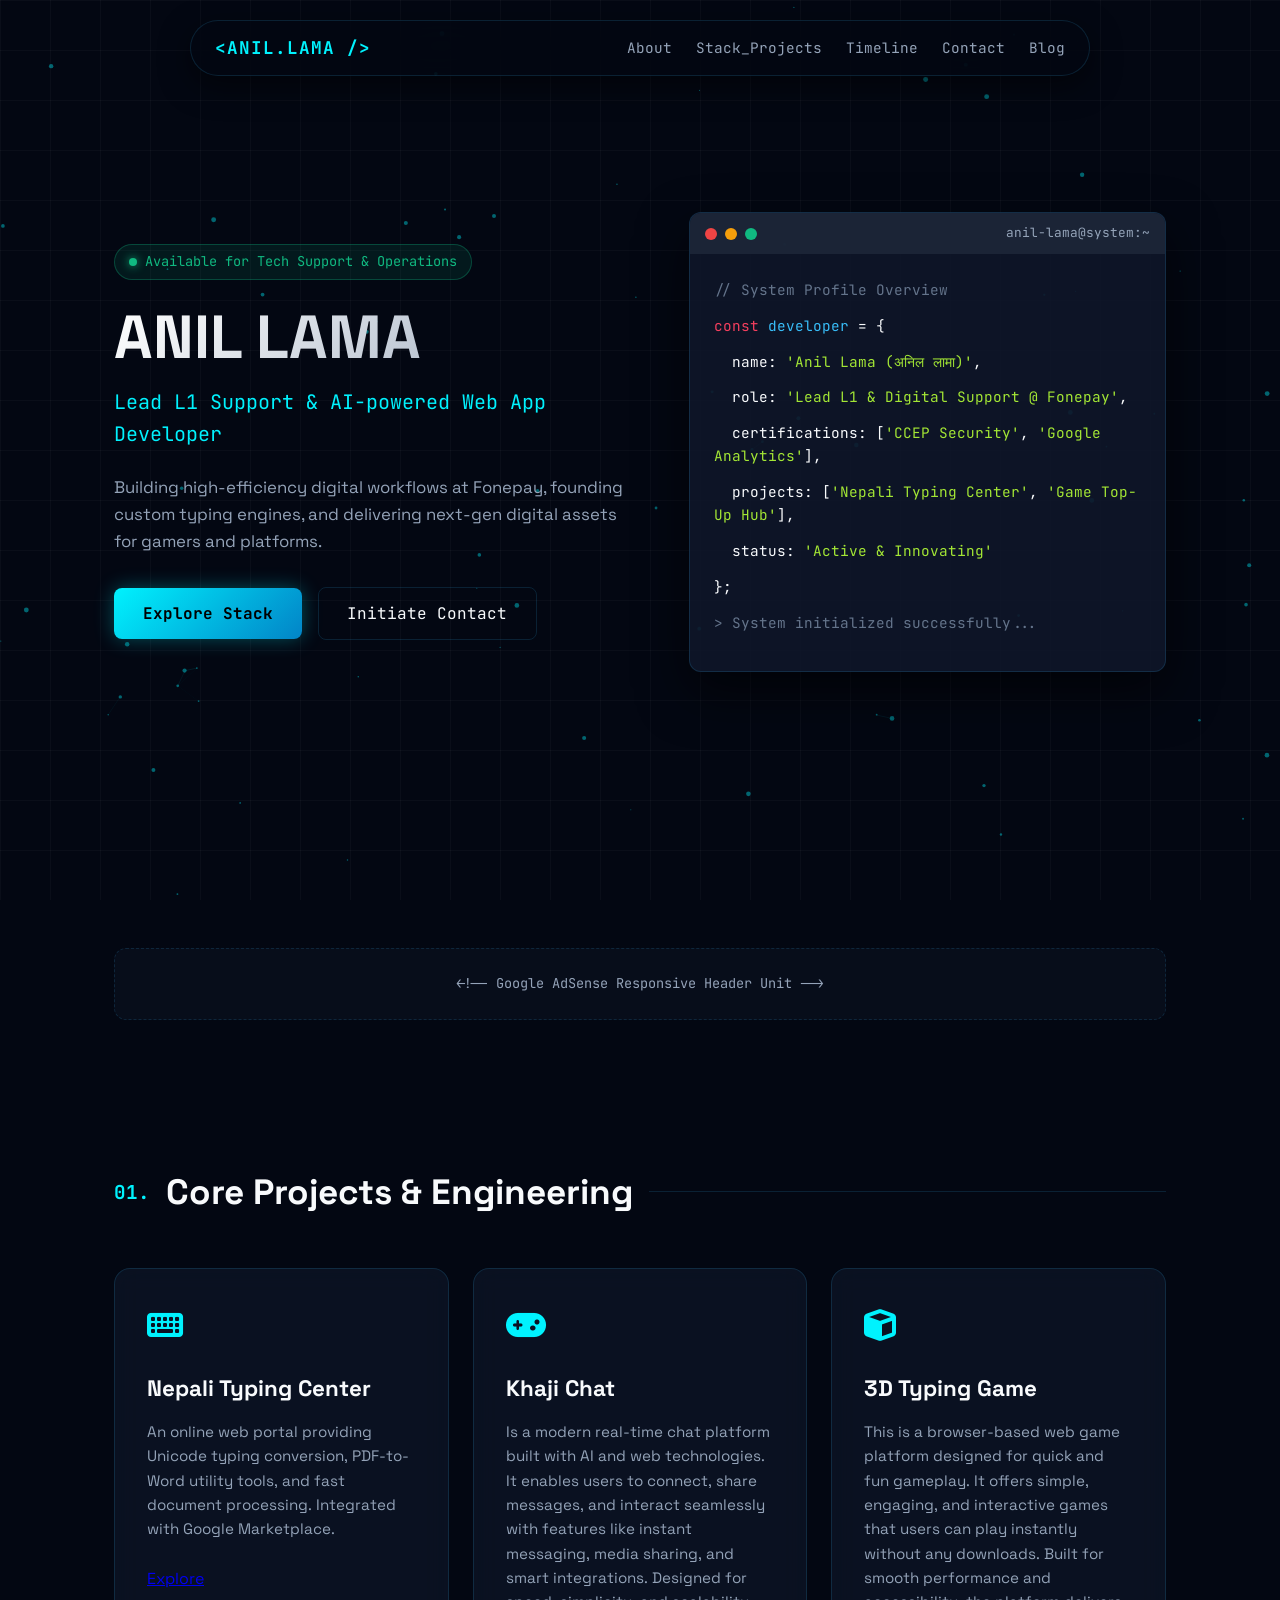
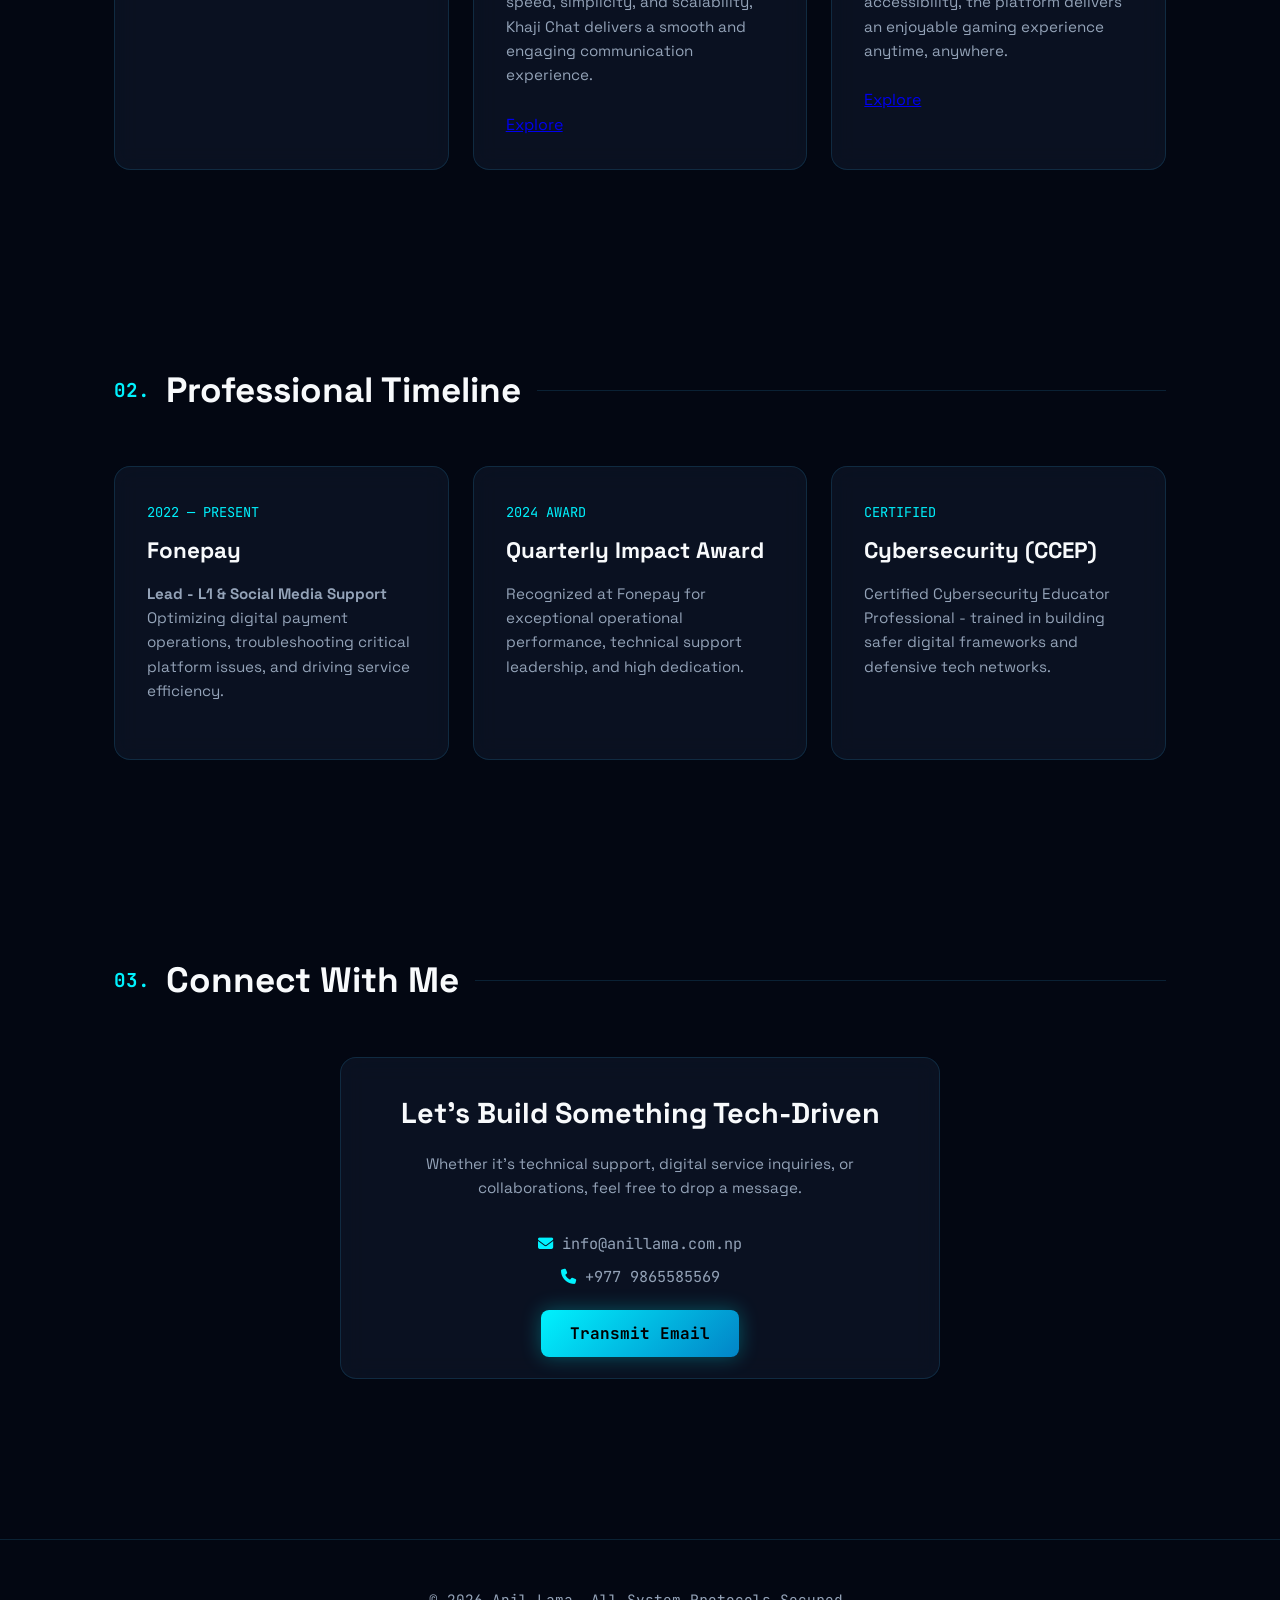
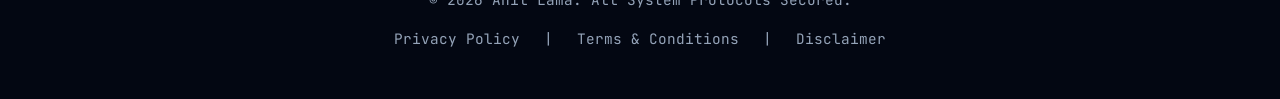
==== index.html @ 51dacae0 "Update index.html" ====
<!DOCTYPE html>
<html lang="en">
<head>
  <meta charset="UTF-8" />
  <meta name="viewport" content="width=device-width, initial-scale=1.0"/>
  <meta name="author" content="Anil Lama" />
  <meta name="google-adsense-account" content="ca-pub-7335396742183776">
  <meta name="description" content="Anil Lama (अनिल लामा) - Tech Portfolio | Lead Digital Support, Web Developer & Tech Creator from Nepal.">
  <title>Anil Lama // Tech & Digital Specialist</title>
  
  <!-- SEO & Canonical -->
  <link rel="canonical" href="https://anillama.com.np/">
  <meta name="robots" content="index, follow">

  <!-- Google Tag Manager -->
  <script async src="https://www.googletagmanager.com/gtag/js?id=G-N50CL3ZTT5"></script>
  <script>
    window.dataLayer = window.dataLayer || [];
    function gtag(){dataLayer.push(arguments);}
    gtag('js', new Date());
    gtag('config', 'G-N50CL3ZTT5');
  </script>

  <!-- Google Fonts & Font Awesome -->
  <link rel="preconnect" href="https://fonts.googleapis.com">
  <link rel="preconnect" href="https://fonts.gstatic.com" crossorigin>
  <link href="https://fonts.googleapis.com/css2?family=JetBrains+Mono:wght@400;500;700&family=Space+Grotesk:wght@400;600;700&display=swap" rel="stylesheet">
  <link rel="stylesheet" href="https://cdnjs.cloudflare.com/ajax/libs/font-awesome/6.4.0/css/all.min.css">

  <style>
    :root {
      --bg-dark: #030712;
      --card-bg: rgba(15, 23, 42, 0.65);
      --card-border: rgba(56, 189, 248, 0.15);
      --neon-cyan: #00f2fe;
      --neon-purple: #9333ea;
      --neon-green: #10b981;
      --text-main: #f8fafc;
      --text-muted: #94a3b8;
      --font-mono: 'JetBrains Mono', monospace;
      --font-heading: 'Space Grotesk', sans-serif;
    }

    * {
      margin: 0;
      padding: 0;
      box-sizing: border-box;
      scroll-behavior: smooth;
    }

    body {
      background-color: var(--bg-dark);
      color: var(--text-main);
      font-family: var(--font-heading);
      overflow-x: hidden;
      line-height: 1.6;
    }

    /* Background Interactive Canvas */
    #particle-canvas {
      position: fixed;
      top: 0;
      left: 0;
      width: 100vw;
      height: 100vh;
      z-index: 0;
      pointer-events: none;
    }

    /* Grid Overlay */
    .grid-overlay {
      position: fixed;
      top: 0; left: 0; width: 100vw; height: 100vh;
      background-image: linear-gradient(rgba(255, 255, 255, 0.03) 1px, transparent 1px),
                        linear-gradient(90deg, rgba(255, 255, 255, 0.03) 1px, transparent 1px);
      background-size: 50px 50px;
      z-index: 1;
      pointer-events: none;
    }

    /* Top Floating Cyber Nav */
    .navbar {
      position: fixed;
      top: 20px;
      left: 50%;
      transform: translateX(-50%);
      width: 90%;
      max-width: 900px;
      background: rgba(3, 7, 18, 0.75);
      backdrop-filter: blur(16px);
      border: 1px solid var(--card-border);
      border-radius: 99px;
      padding: 0.8rem 1.5rem;
      display: flex;
      justify-content: space-between;
      align-items: center;
      z-index: 1000;
      box-shadow: 0 10px 30px rgba(0, 0, 0, 0.5);
    }

    .nav-logo {
      font-family: var(--font-mono);
      font-weight: 700;
      color: var(--neon-cyan);
      text-decoration: none;
      font-size: 1.1rem;
      letter-spacing: 1px;
    }

    .nav-links {
      display: flex;
      gap: 1.5rem;
      list-style: none;
    }

    .nav-links a {
      color: var(--text-muted);
      text-decoration: none;
      font-size: 0.9rem;
      font-family: var(--font-mono);
      transition: all 0.3s ease;
    }

    .nav-links a:hover {
      color: var(--neon-cyan);
      text-shadow: 0 0 8px var(--neon-cyan);
    }

    /* Main Container */
    .container {
      position: relative;
      z-index: 2;
      max-width: 1100px;
      margin: 0 auto;
      padding: 0 1.5rem;
    }

    /* Hero Section */
    .hero {
      min-height: 100vh;
      display: flex;
      align-items: center;
      justify-content: space-between;
      padding-top: 80px;
      gap: 3rem;
    }

    .hero-content {
      flex: 1;
    }

    .status-badge {
      display: inline-flex;
      align-items: center;
      gap: 8px;
      padding: 6px 14px;
      background: rgba(16, 185, 129, 0.1);
      border: 1px solid rgba(16, 185, 129, 0.3);
      border-radius: 20px;
      color: var(--neon-green);
      font-family: var(--font-mono);
      font-size: 0.85rem;
      margin-bottom: 1.5rem;
    }

    .pulse-dot {
      width: 8px;
      height: 8px;
      background-color: var(--neon-green);
      border-radius: 50%;
      box-shadow: 0 0 10px var(--neon-green);
      animation: pulse 1.5s infinite;
    }

    @keyframes pulse {
      0% { opacity: 1; transform: scale(1); }
      50% { opacity: 0.4; transform: scale(1.2); }
      100% { opacity: 1; transform: scale(1); }
    }

    .hero-title {
      font-size: 3.8rem;
      font-weight: 700;
      line-height: 1.1;
      margin-bottom: 1rem;
      background: linear-gradient(135deg, #ffffff 0%, var(--text-muted) 100%);
      -webkit-background-clip: text;
      -webkit-text-fill-color: transparent;
    }

    .hero-subtitle {
      font-size: 1.25rem;
      color: var(--neon-cyan);
      font-family: var(--font-mono);
      margin-bottom: 1.5rem;
    }

    .hero-desc {
      color: var(--text-muted);
      font-size: 1.05rem;
      max-width: 550px;
      margin-bottom: 2rem;
    }

    .cta-group {
      display: flex;
      gap: 1rem;
      align-items: center;
    }

    .btn-cyber {
      position: relative;
      padding: 0.8rem 1.8rem;
      background: linear-gradient(135deg, var(--neon-cyan), #0284c7);
      color: #000;
      font-weight: 700;
      font-family: var(--font-mono);
      text-decoration: none;
      border-radius: 8px;
      transition: all 0.3s ease;
      box-shadow: 0 0 20px rgba(0, 242, 254, 0.3);
    }

    .btn-cyber:hover {
      transform: translateY(-3px);
      box-shadow: 0 0 30px rgba(0, 242, 254, 0.6);
    }

    .btn-outline {
      padding: 0.8rem 1.8rem;
      background: transparent;
      border: 1px solid var(--card-border);
      color: var(--text-main);
      font-family: var(--font-mono);
      text-decoration: none;
      border-radius: 8px;
      transition: all 0.3s ease;
    }

    .btn-outline:hover {
      border-color: var(--neon-cyan);
      color: var(--neon-cyan);
      background: rgba(0, 242, 254, 0.05);
    }

    /* Terminal Window Widget */
    .hero-terminal {
      flex: 0.9;
      background: rgba(15, 23, 42, 0.9);
      border: 1px solid var(--card-border);
      border-radius: 12px;
      overflow: hidden;
      box-shadow: 0 20px 50px rgba(0, 0, 0, 0.6);
      font-family: var(--font-mono);
    }

    .terminal-header {
      background: rgba(30, 41, 59, 0.8);
      padding: 10px 15px;
      display: flex;
      align-items: center;
      gap: 8px;
    }

    .term-dot {
      width: 12px;
      height: 12px;
      border-radius: 50%;
    }
    .red { background: #ef4444; }
    .yellow { background: #f59e0b; }
    .green { background: #10b981; }

    .term-title {
      color: var(--text-muted);
      font-size: 0.8rem;
      margin-left: auto;
    }

    .terminal-body {
      padding: 1.5rem;
      color: var(--text-main);
      font-size: 0.9rem;
      min-height: 250px;
    }

    .code-line {
      margin-bottom: 0.8rem;
    }
    .code-keyword { color: #f43f5e; }
    .code-func { color: #38bdf8; }
    .code-str { color: #a3e635; }
    .code-comment { color: #64748b; }

    /* Tech Cards & Section Styling */
    section {
      padding: 6rem 0;
    }

    .section-title {
      font-size: 2.2rem;
      margin-bottom: 3rem;
      display: flex;
      align-items: center;
      gap: 1rem;
    }

    .section-title::after {
      content: '';
      flex: 1;
      height: 1px;
      background: var(--card-border);
    }

    .section-num {
      color: var(--neon-cyan);
      font-family: var(--font-mono);
      font-size: 1.2rem;
    }

    .cards-grid {
      display: grid;
      grid-template-columns: repeat(auto-fit, minmax(320px, 1fr));
      gap: 1.5rem;
    }

    .tech-card {
      background: var(--card-bg);
      backdrop-filter: blur(12px);
      border: 1px solid var(--card-border);
      border-radius: 16px;
      padding: 2rem;
      position: relative;
      overflow: hidden;
      transition: all 0.4s cubic-bezier(0.175, 0.885, 0.32, 1.275);
    }

    .tech-card::before {
      content: '';
      position: absolute;
      top: 0; left: 0; width: 100%; height: 2px;
      background: linear-gradient(90deg, transparent, var(--neon-cyan), transparent);
      opacity: 0;
      transition: opacity 0.3s;
    }

    .tech-card:hover {
      transform: translateY(-8px);
      border-color: rgba(0, 242, 254, 0.4);
      box-shadow: 0 15px 35px rgba(0, 0, 0, 0.4);
    }

    .tech-card:hover::before {
      opacity: 1;
    }

    .card-icon {
      font-size: 2rem;
      color: var(--neon-cyan);
      margin-bottom: 1.2rem;
    }

    .tech-card h3 {
      font-size: 1.4rem;
      margin-bottom: 0.8rem;
    }

    .tech-card p {
      color: var(--text-muted);
      font-size: 0.95rem;
      margin-bottom: 1.5rem;
    }

    .tech-tags {
      display: flex;
      flex-wrap: wrap;
      gap: 8px;
    }

    .tag-badge {
      font-family: var(--font-mono);
      font-size: 0.75rem;
      padding: 4px 10px;
      background: rgba(56, 189, 248, 0.08);
      border: 1px solid rgba(56, 189, 248, 0.2);
      color: #38bdf8;
      border-radius: 6px;
    }

    /* AdSense Container */
    .adsense-wrapper {
      margin: 3rem 0;
      padding: 1.5rem;
      background: rgba(15, 23, 42, 0.4);
      border: 1px dashed var(--card-border);
      border-radius: 12px;
      text-align: center;
      color: var(--text-muted);
      font-family: var(--font-mono);
      font-size: 0.85rem;
    }

    /* Footer */
    footer {
      border-top: 1px solid var(--card-border);
      padding: 3rem 0;
      margin-top: 4rem;
      text-align: center;
      color: var(--text-muted);
      font-family: var(--font-mono);
      font-size: 0.9rem;
    }

    .footer-links {
      display: flex;
      justify-content: center;
      gap: 1.5rem;
      margin-top: 1rem;
    }

    .footer-links a {
      color: var(--text-muted);
      text-decoration: none;
    }

    .footer-links a:hover {
      color: var(--neon-cyan);
    }

    /* Responsive */
    @media (max-width: 900px) {
      .hero {
        flex-direction: column;
        text-align: center;
        padding-top: 120px;
      }
      .hero-title { font-size: 2.8rem; }
      .hero-desc { margin: 0 auto 2rem; }
      .cta-group { justify-content: center; }
      .hero-terminal { width: 100%; }
      .nav-links { display: none; }
    }
  </style>
</head>
<body>

  <!-- Background Particle Animation Canvas -->
  <canvas id="particle-canvas"></canvas>
  <div class="grid-overlay"></div>

  <!-- Top Cyber Floating Navbar -->
  <nav class="navbar">
    <a href="#" class="nav-logo">&lt;ANIL.LAMA /&gt;</a>
    <ul class="nav-links">
      <li><a href="#about">About</a></li>
      <li><a href="#projects">Stack_Projects</a></li>
      <li><a href="#experience">Timeline</a></li>
      <li><a href="#contact">Contact</a></li>
      <li><a href="#blog">Blog</a></li>
    </ul>
  </nav>

  <div class="container">
    
    <!-- Hero Section -->
    <section class="hero" id="about">
      <div class="hero-content">
        <div class="status-badge">
          <span class="pulse-dot"></span> Available for Tech Support & Operations
        </div>
        <h1 class="hero-title">ANIL LAMA</h1>
        <div class="hero-subtitle">Lead L1 Support & AI-powered Web App Developer</div>
        <p class="hero-desc">
          Building high-efficiency digital workflows at Fonepay, founding custom typing engines, and delivering next-gen digital assets for gamers and platforms.
        </p>
        <div class="cta-group">
          <a href="#projects" class="btn-cyber">Explore Stack</a>
          <a href="#contact" class="btn-outline">Initiate Contact</a>
        </div>
      </div>

      <!-- Live Interactive Terminal -->
      <div class="hero-terminal">
        <div class="terminal-header">
          <span class="term-dot red"></span>
          <span class="term-dot yellow"></span>
          <span class="term-dot green"></span>
          <span class="term-title">anil-lama@system:~</span>
        </div>
        <div class="terminal-body">
          <div class="code-line"><span class="code-comment">// System Profile Overview</span></div>
          <div class="code-line"><span class="code-keyword">const</span> <span class="code-func">developer</span> = {</div>
          <div class="code-line">&nbsp;&nbsp;name: <span class="code-str">'Anil Lama (अनिल लामा)'</span>,</div>
          <div class="code-line">&nbsp;&nbsp;role: <span class="code-str">'Lead L1 & Digital Support @ Fonepay'</span>,</div>
          <div class="code-line">&nbsp;&nbsp;certifications: [<span class="code-str">'CCEP Security'</span>, <span class="code-str">'Google Analytics'</span>],</div>
          <div class="code-line">&nbsp;&nbsp;projects: [<span class="code-str">'Nepali Typing Center'</span>, <span class="code-str">'Game Top-Up Hub'</span>],</div>
          <div class="code-line">&nbsp;&nbsp;status: <span class="code-str">'Active & Innovating'</span></div>
          <div class="code-line">};</div>
          <div class="code-line"><span class="code-comment">&gt; System initialized successfully...</span></div>
        </div>
      </div>
    </section>

    <!-- AdSense Slot 1 -->
    <div class="adsense-wrapper">
      &lt;!-- Google AdSense Responsive Header Unit --&gt;
      <ins class="adsbygoogle"
           style="display:block"
           data-ad-client="ca-pub-7335396742183776"
           data-ad-slot="1234567890"
           data-ad-format="auto"
           data-full-width-responsive="true"></ins>
      <script>(adsbygoogle = window.adsbygoogle || []).push({});</script>
    </div>

    <!-- Dynamic Projects Section -->
    <section id="projects">
      <h2 class="section-title"><span class="section-num">01.</span> Core Projects & Engineering</h2>
      <div class="cards-grid">
        
        <div class="tech-card">
          <div class="card-icon"><i class="fas fa-keyboard"></i></div>
          <h3>Nepali Typing Center</h3>
          <p>An online web portal providing Unicode typing conversion, PDF-to-Word utility tools, and fast document processing. Integrated with Google Marketplace.</p>
          <div class="tech-tags">
          <a href="https://anillama.com.np/nepali-typing/" target="_blank" class="btn">Explore</a>
          </div>
        </div>

        <div class="tech-card">
          <div class="card-icon"><i class="fas fa-gamepad"></i></div>
          <h3>Khaji Chat</h3>
          <p>Is a modern real-time chat platform built with AI and web technologies. It enables users to connect, share messages, and interact seamlessly with features like instant messaging, media sharing, and smart integrations. Designed for speed, simplicity, and scalability, Khaji Chat delivers a smooth and engaging communication experience.</p>
          <div class="tech-tags">
          <a href="https://khaji.anillama.com.np" target="_blank" class="btn">Explore</a>
          </div>
        </div>

        <div class="tech-card">
          <div class="card-icon"><i class="fas fa-cube"></i></div>
          <h3>3D Typing Game</h3>
          <p>This is a browser-based web game platform designed for quick and fun gameplay. It offers simple, engaging, and interactive games that users can play instantly without any downloads. Built for smooth performance and accessibility, the platform delivers an enjoyable gaming experience anytime, anywhere.</p>
          <div class="tech-tags">
          <a href="https://game.anillama.com.np" target="_blank" class="btn">Explore</a>
          </div>
        </div>

      </div>
    </section>

    <!-- Experience & Timeline -->
    <section id="experience">
      <h2 class="section-title"><span class="section-num">02.</span> Professional Timeline</h2>
      <div class="cards-grid">
        
        <div class="tech-card">
          <span style="color: var(--neon-cyan); font-family: var(--font-mono); font-size: 0.85rem;">2022 — PRESENT</span>
          <h3 style="margin-top: 0.5rem;">Fonepay</h3>
          <p><strong>Lead - L1 & Social Media Support</strong><br>Optimizing digital payment operations, troubleshooting critical platform issues, and driving service efficiency.</p>
        </div>

        <div class="tech-card">
          <span style="color: var(--neon-cyan); font-family: var(--font-mono); font-size: 0.85rem;">2024 AWARD</span>
          <h3 style="margin-top: 0.5rem;">Quarterly Impact Award</h3>
          <p>Recognized at Fonepay for exceptional operational performance, technical support leadership, and high dedication.</p>
        </div>

        <div class="tech-card">
          <span style="color: var(--neon-cyan); font-family: var(--font-mono); font-size: 0.85rem;">CERTIFIED</span>
          <h3 style="margin-top: 0.5rem;">Cybersecurity (CCEP)</h3>
          <p>Certified Cybersecurity Educator Professional - trained in building safer digital frameworks and defensive tech networks.</p>
        </div>

      </div>
    </section>

    <!-- Contact Section -->
    <section id="contact" style="text-align: center;">
      <h2 class="section-title" style="justify-content: center;"><span class="section-num">03.</span> Connect With Me</h2>
      <div class="tech-card" style="max-width: 600px; margin: 0 auto;">
        <h3 style="font-size: 1.8rem; margin-bottom: 1rem;">Let's Build Something Tech-Driven</h3>
        <p>Whether it's technical support, digital service inquiries, or collaborations, feel free to drop a message.</p>
        <div style="margin: 2rem 0; font-family: var(--font-mono);">
          <p style="margin-bottom: 0.5rem;"><i class="fas fa-envelope" style="color: var(--neon-cyan);"></i> info@anillama.com.np</p>
          <p><i class="fas fa-phone" style="color: var(--neon-cyan);"></i> +977 9865585569</p>
        </div>
        <a href="mailto:info@anillama.com.np" class="btn-cyber">Transmit Email</a>
      </div>
    </section>

  </div>

  <!-- Footer -->
  <footer>
    <p>&copy; 2026 Anil Lama. All System Protocols Secured.</p>
    <div class="footer-links">
      <a href="Pages/privacy-policy" target="_blank">Privacy Policy</a> | 
      <a href="Pages/terms-and-conditions" target="_blank">Terms & Conditions</a> | 
      <a href="Pages/disclaimer" target="_blank">Disclaimer</a>
    </div>
  </footer>

  <!-- Interactive Particles Canvas JS Script -->
  <script>
    const canvas = document.getElementById('particle-canvas');
    const ctx = canvas.getContext('2d');
    let particlesArray = [];

    function resizeCanvas() {
      canvas.width = window.innerWidth;
      canvas.height = window.innerHeight;
    }
    resizeCanvas();
    window.addEventListener('resize', resizeCanvas);

    class Particle {
      constructor() {
        this.x = Math.random() * canvas.width;
        this.y = Math.random() * canvas.height;
        this.size = Math.random() * 2 + 0.5;
        this.speedX = Math.random() * 1 - 0.5;
        this.speedY = Math.random() * 1 - 0.5;
      }
      update() {
        this.x += this.speedX;
        this.y += this.speedY;
        if (this.x > canvas.width) this.x = 0;
        if (this.x < 0) this.x = canvas.width;
        if (this.y > canvas.height) this.y = 0;
        if (this.y < 0) this.y = canvas.height;
      }
      draw() {
        ctx.fillStyle = 'rgba(0, 242, 254, 0.4)';
        ctx.beginPath();
        ctx.arc(this.x, this.y, this.size, 0, Math.PI * 2);
        ctx.fill();
      }
    }

    function initParticles() {
      particlesArray = [];
      const numberOfParticles = Math.floor((canvas.width * canvas.height) / 15000);
      for (let i = 0; i < numberOfParticles; i++) {
        particlesArray.push(new Particle());
      }
    }
    initParticles();

    function animateParticles() {
      ctx.clearRect(0, 0, canvas.width, canvas.height);
      for (let i = 0; i < particlesArray.length; i++) {
        particlesArray[i].update();
        particlesArray[i].draw();
        
        // Connect nearby particles with glowing lines
        for (let j = i; j < particlesArray.length; j++) {
          const dx = particlesArray[i].x - particlesArray[j].x;
          const dy = particlesArray[i].y - particlesArray[j].y;
          const distance = Math.sqrt(dx * dx + dy * dy);
          if (distance < 100) {
            ctx.beginPath();
            ctx.strokeStyle = `rgba(0, 242, 254, ${1 - distance / 100 - 0.7})`;
            ctx.lineWidth = 0.5;
            ctx.moveTo(particlesArray[i].x, particlesArray[i].y);
            ctx.lineTo(particlesArray[j].x, particlesArray[j].y);
            ctx.stroke();
          }
        }
      }
      requestAnimationFrame(animateParticles);
    }
    animateParticles();
  </script>
</body>
</html>
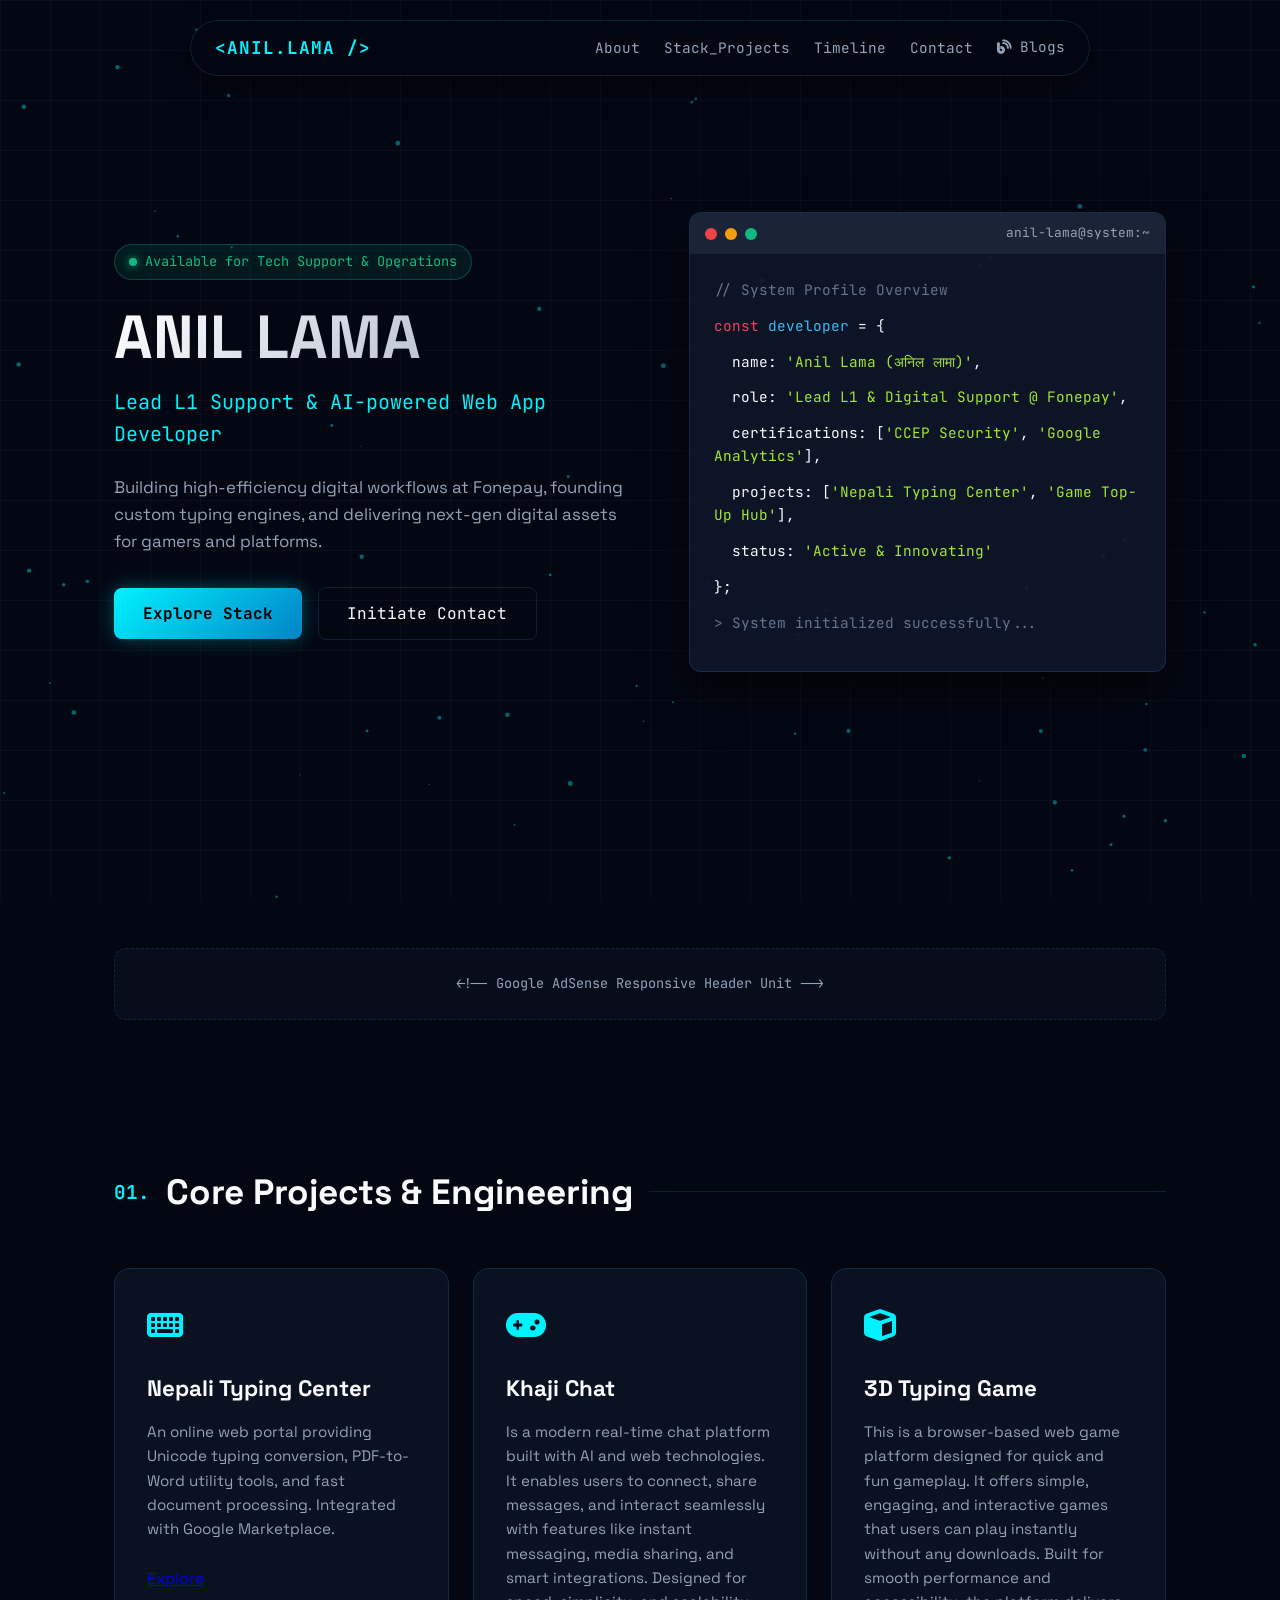
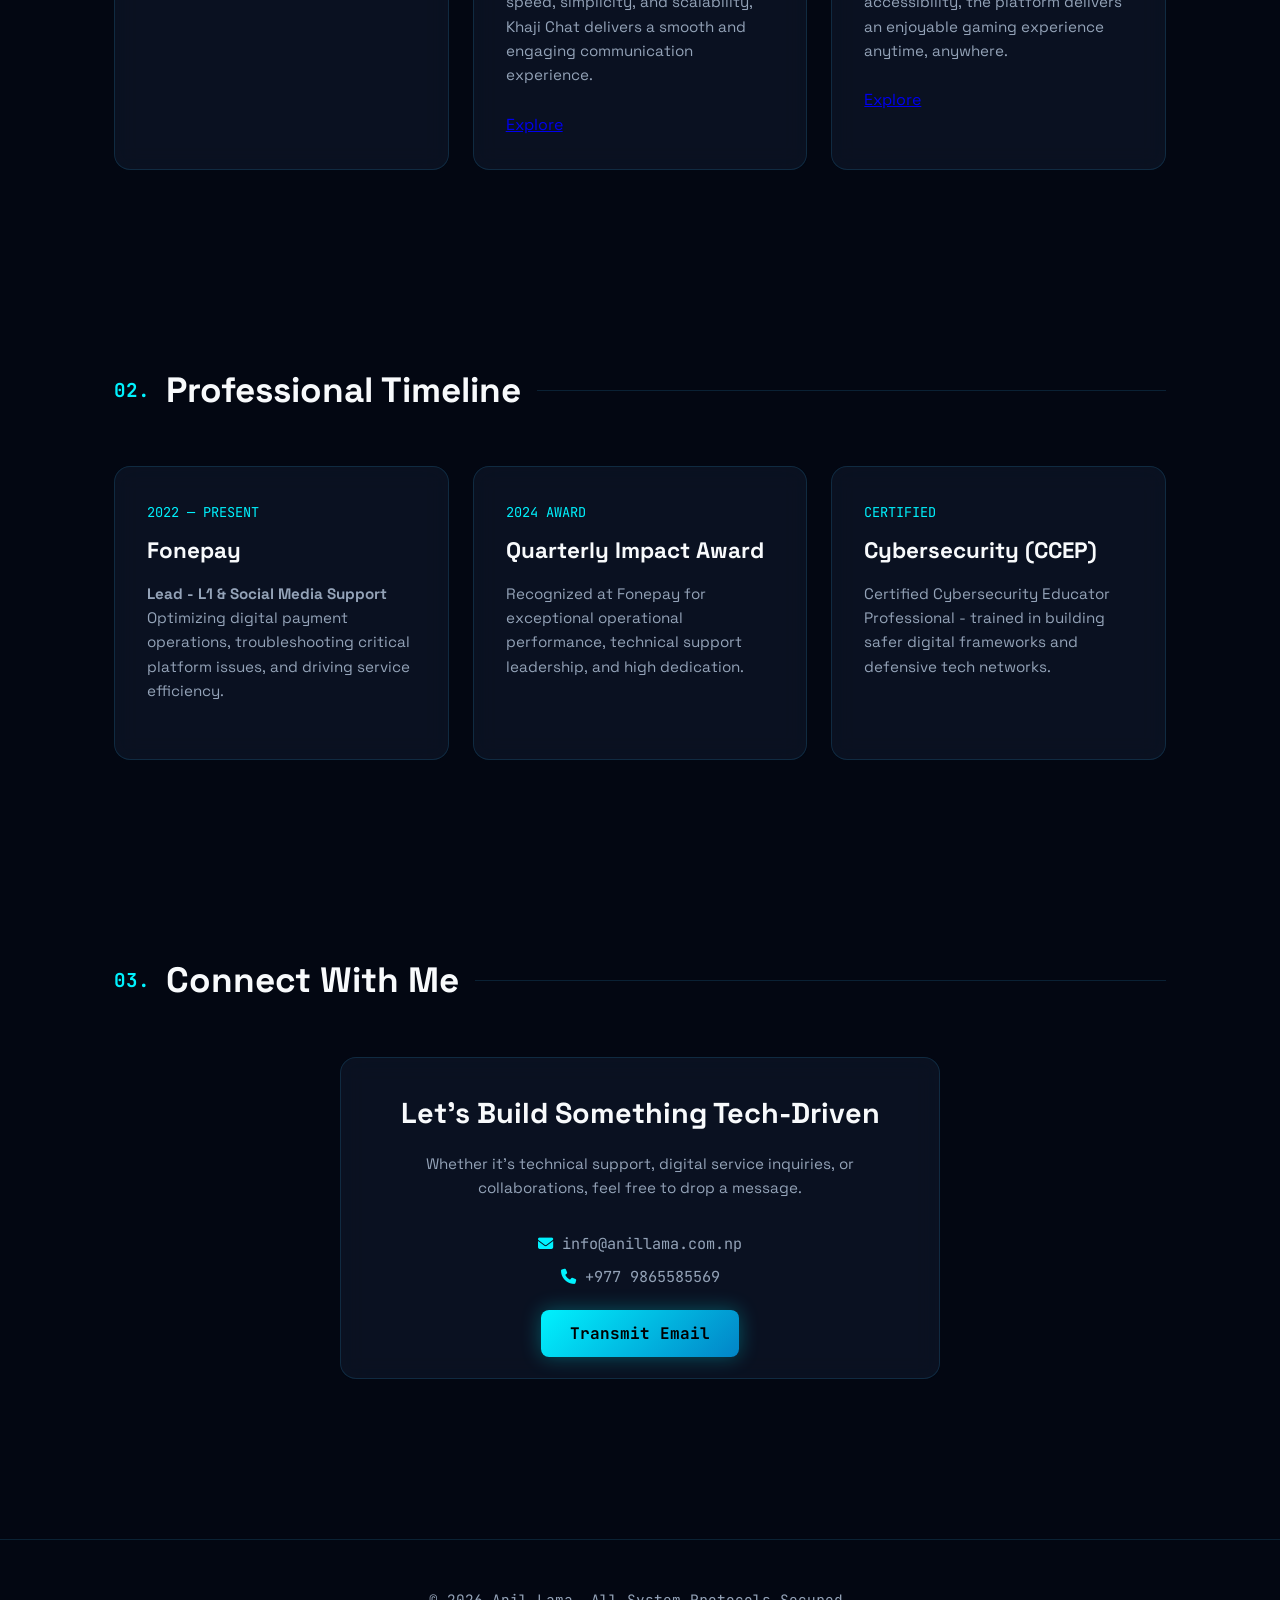
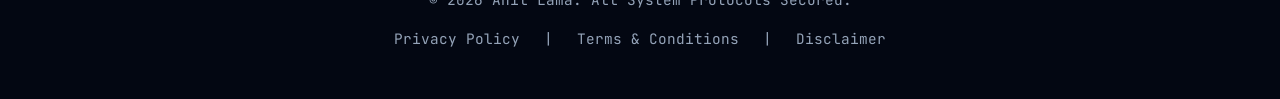
==== commit 0406807c: "Update index.html" ====
--- a/index.html
+++ b/index.html
@@ -456,7 +456,7 @@
       <li><a href="#projects">Stack_Projects</a></li>
       <li><a href="#experience">Timeline</a></li>
       <li><a href="#contact">Contact</a></li>
-      <li><a href="#blog">Blog</a></li>
+      <a href="Blogs/blogs" target="_blank" class="nav-link"><i class="fas fa-blog"></i> <span>Blogs</span></a>
     </ul>
   </nav>
 
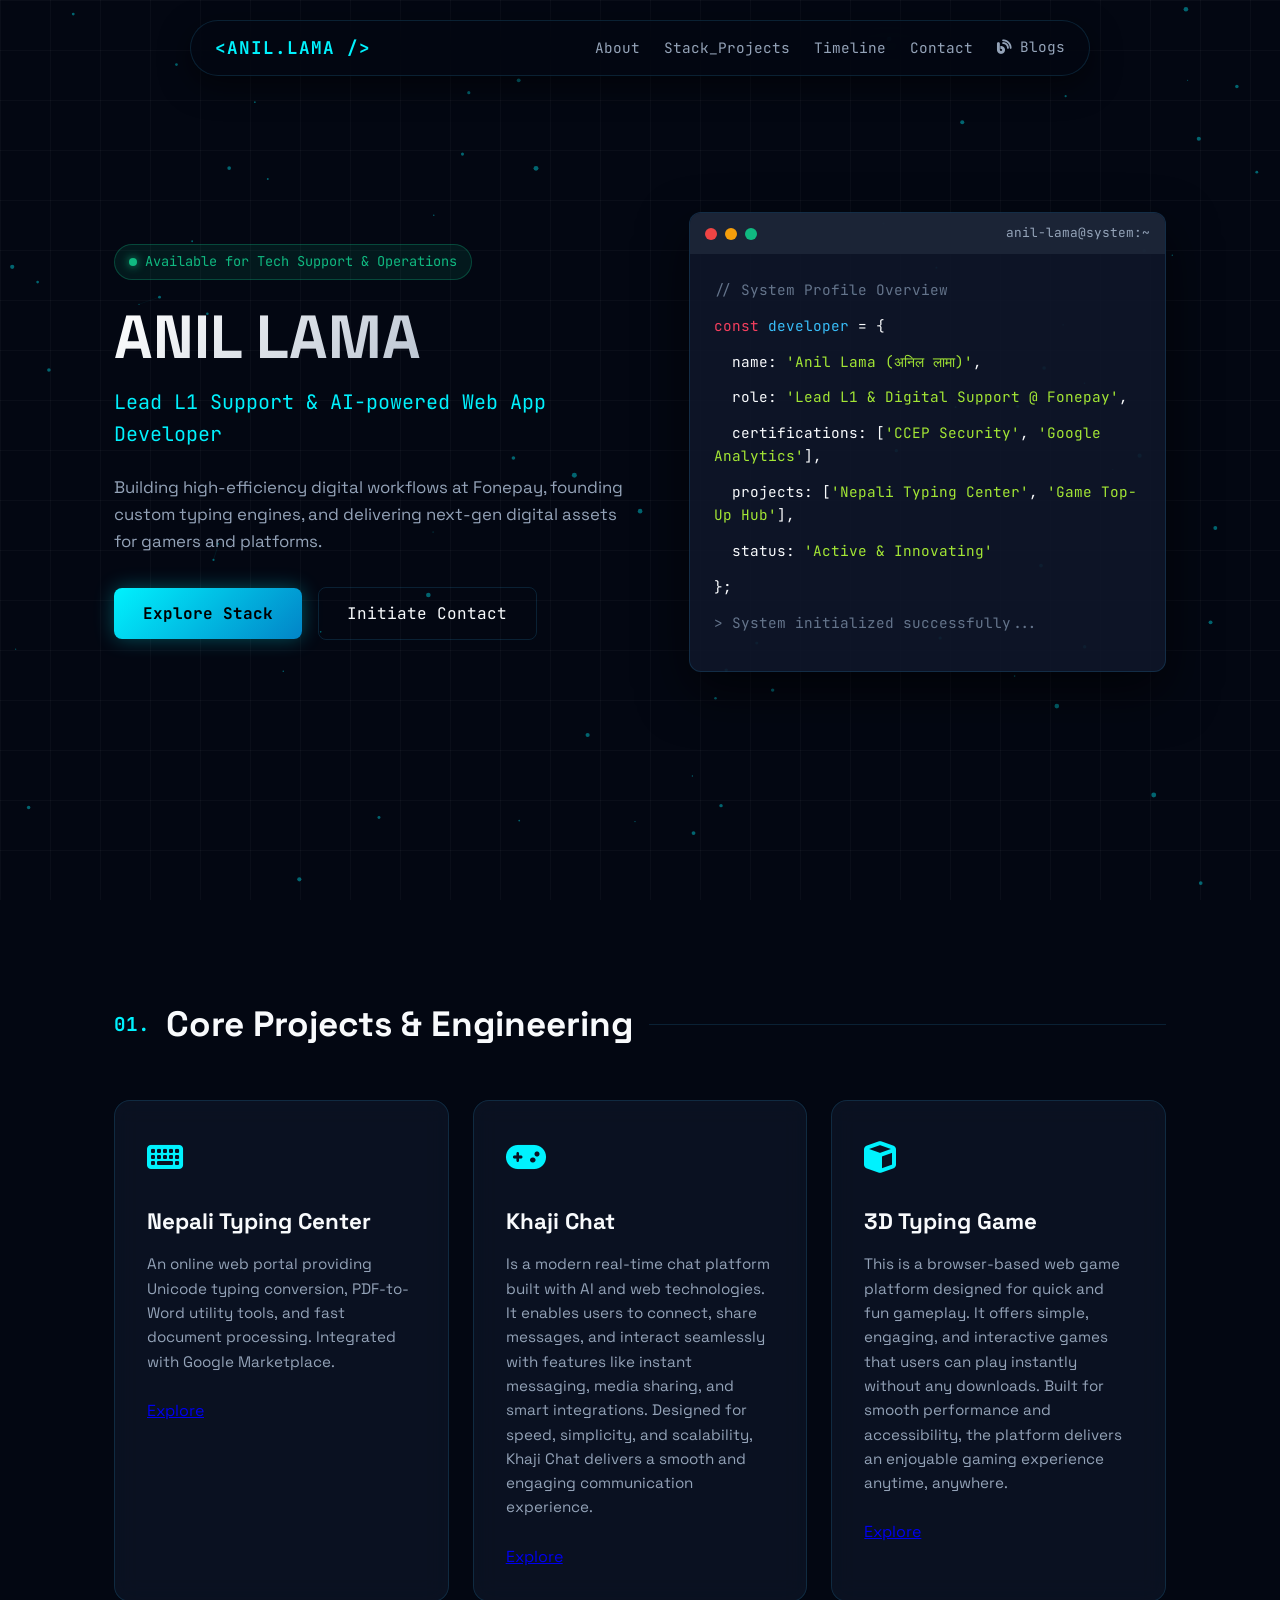
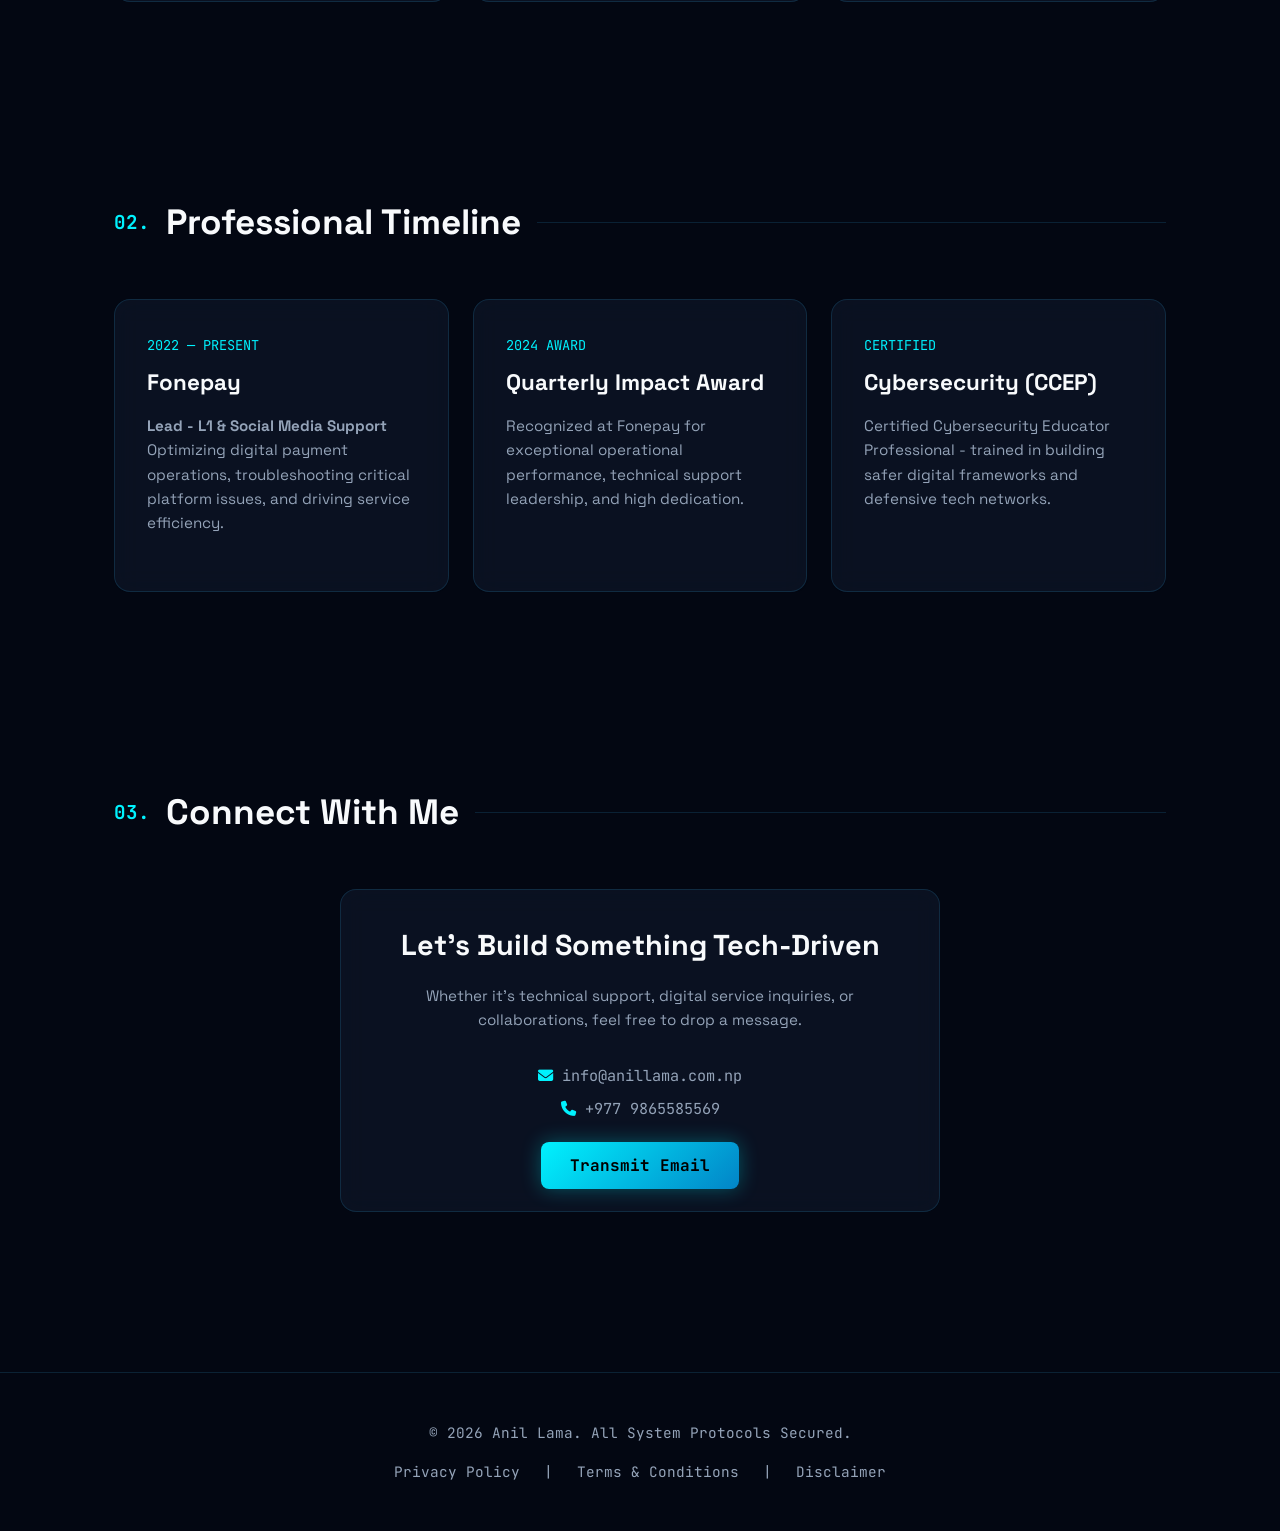
==== commit caef2c02: "Update index.html" ====
--- a/index.html
+++ b/index.html
@@ -500,19 +500,7 @@
         </div>
       </div>
     </section>
-
-    <!-- AdSense Slot 1 -->
-    <div class="adsense-wrapper">
-      &lt;!-- Google AdSense Responsive Header Unit --&gt;
-      <ins class="adsbygoogle"
-           style="display:block"
-           data-ad-client="ca-pub-7335396742183776"
-           data-ad-slot="1234567890"
-           data-ad-format="auto"
-           data-full-width-responsive="true"></ins>
-      <script>(adsbygoogle = window.adsbygoogle || []).push({});</script>
-    </div>
-
+    
     <!-- Dynamic Projects Section -->
     <section id="projects">
       <h2 class="section-title"><span class="section-num">01.</span> Core Projects & Engineering</h2>
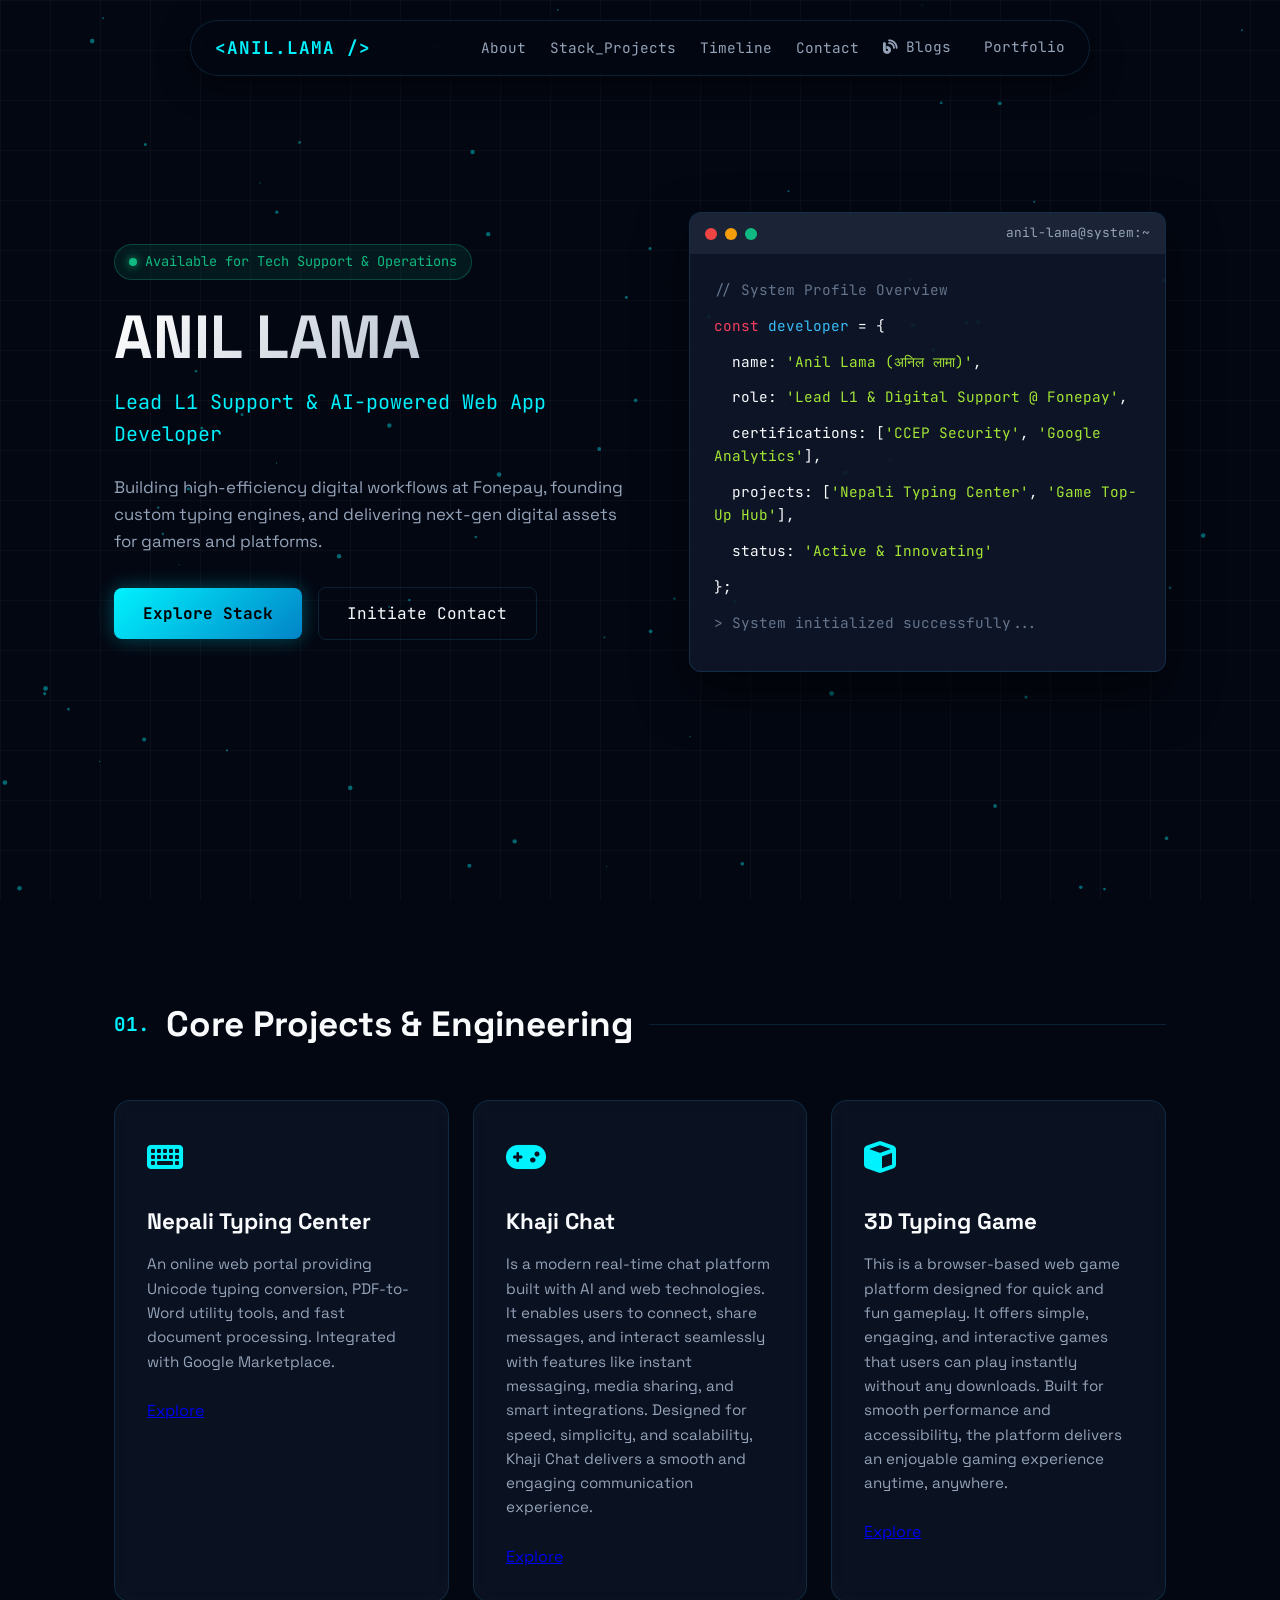
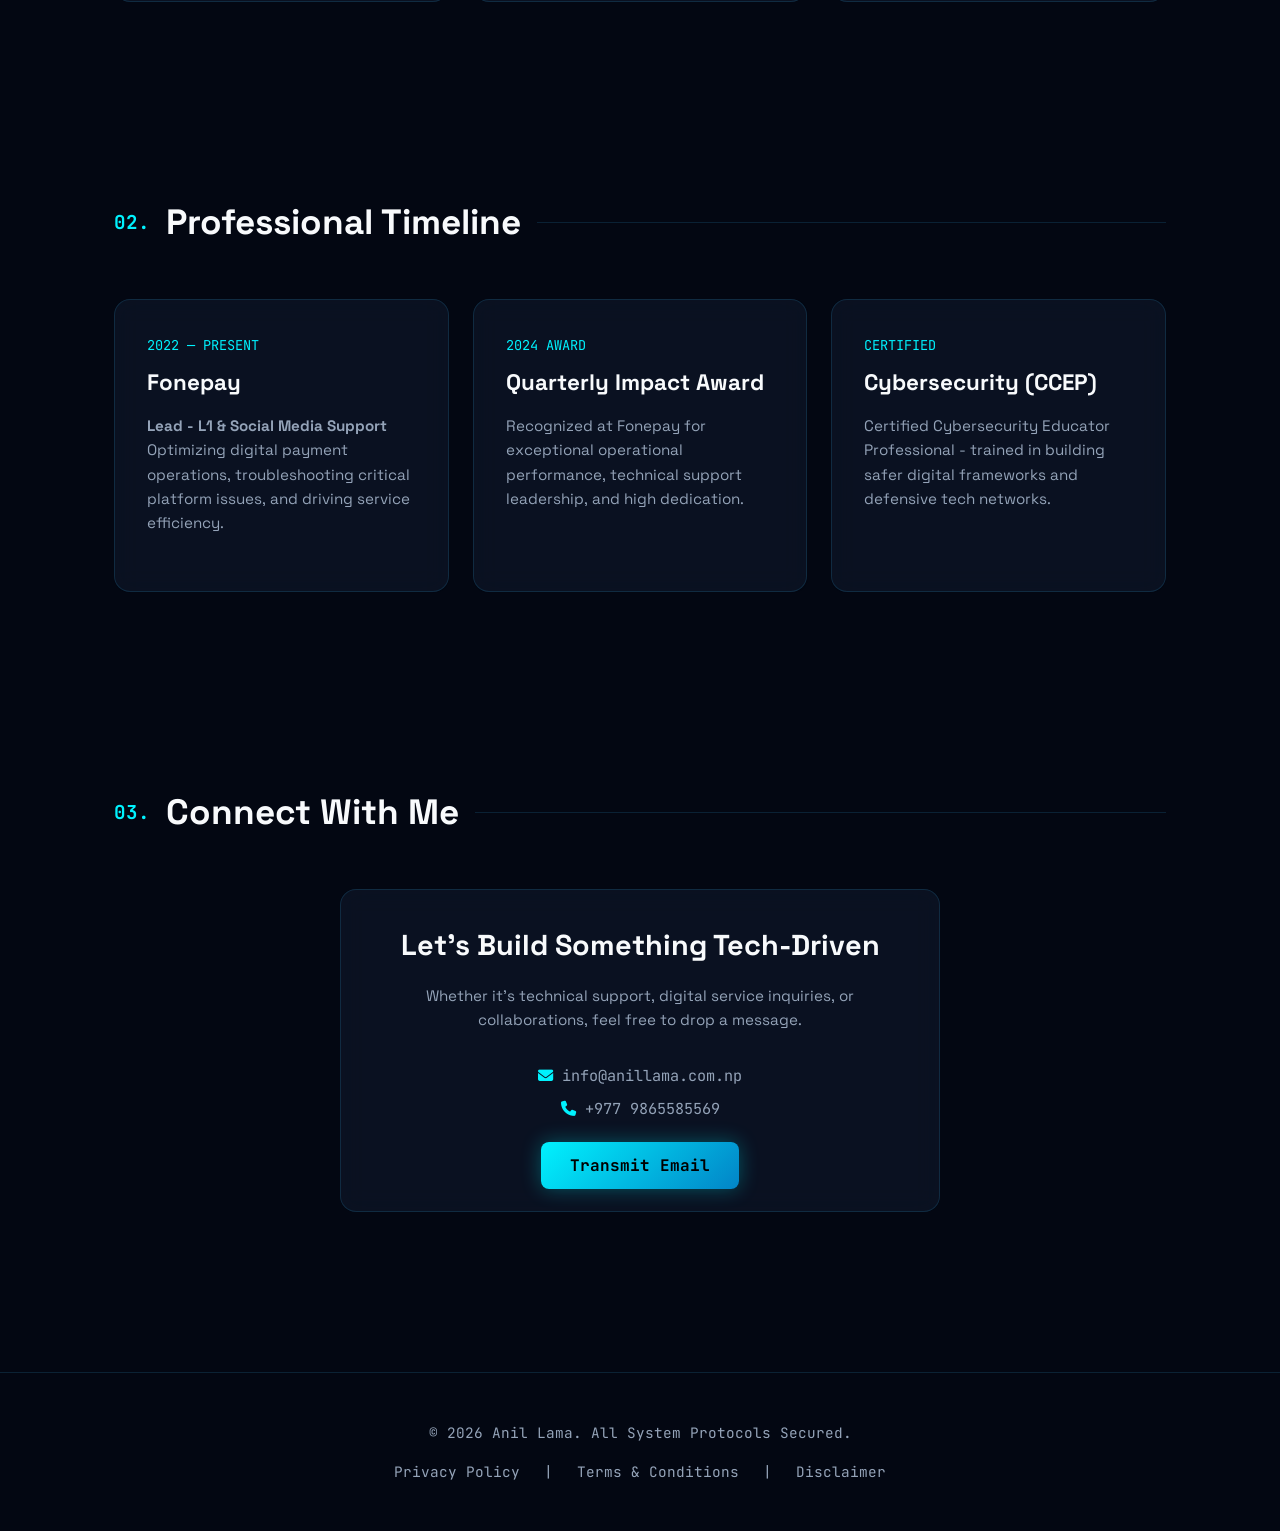
==== commit fa9924ef: "Update index.html" ====
--- a/index.html
+++ b/index.html
@@ -457,6 +457,7 @@
       <li><a href="#experience">Timeline</a></li>
       <li><a href="#contact">Contact</a></li>
       <a href="Blogs/blogs" target="_blank" class="nav-link"><i class="fas fa-blog"></i> <span>Blogs</span></a>
+      <a href="portfolio/index" target="_blank" class="nav-link"><i class="fas fa-portfolio"></i> <span>Portfolio</span></a>
     </ul>
   </nav>
 
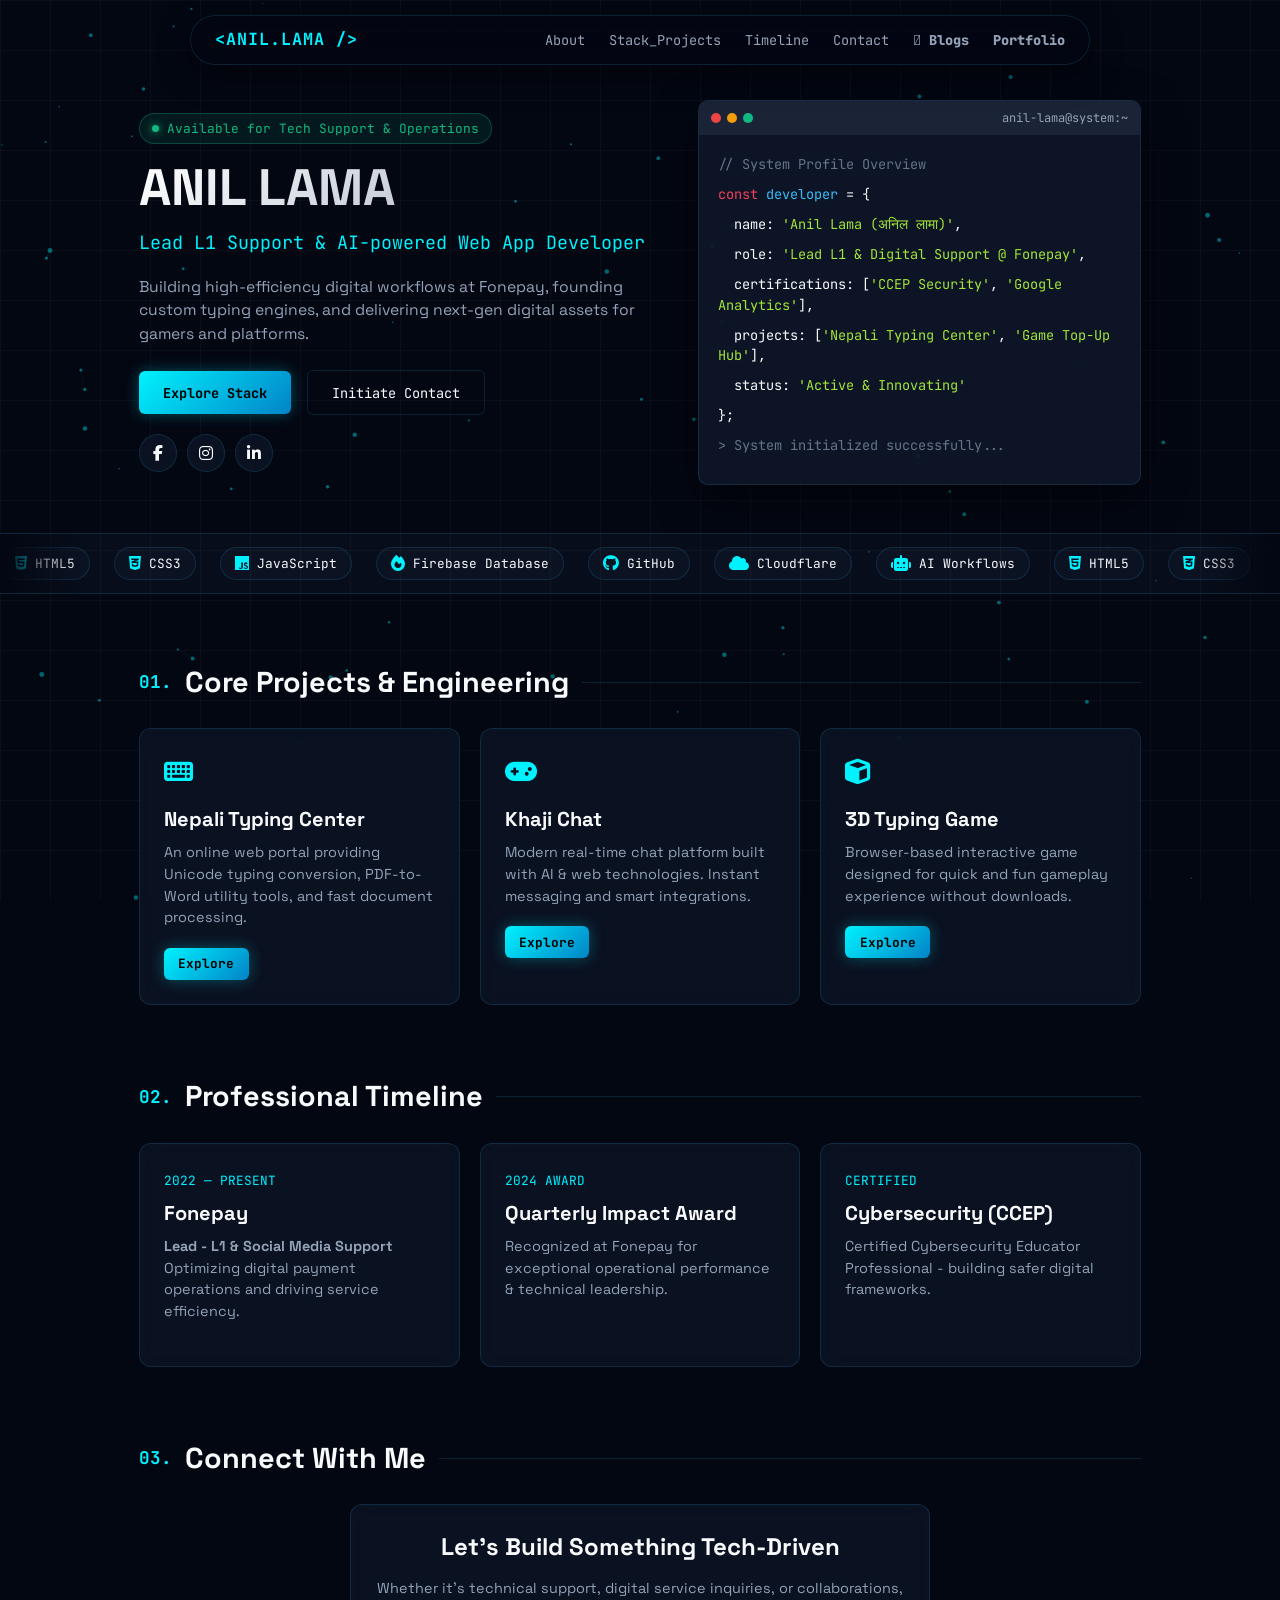
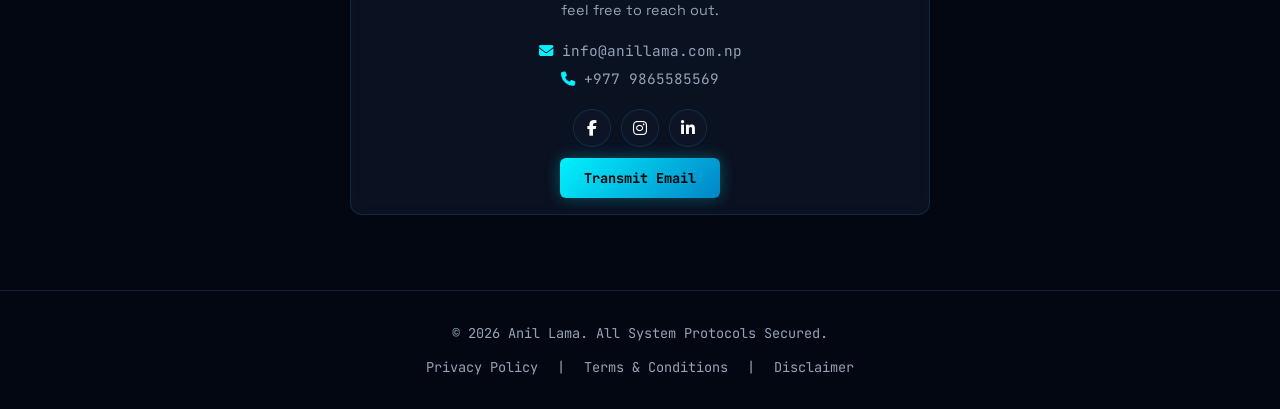
==== commit 1ee1aa95: "Update index.html" ====
--- a/index.html
+++ b/index.html
@@ -53,7 +53,7 @@
       color: var(--text-main);
       font-family: var(--font-heading);
       overflow-x: hidden;
-      line-height: 1.6;
+      line-height: 1.5;
     }
 
     /* Background Interactive Canvas */
@@ -81,16 +81,16 @@
     /* Top Floating Cyber Nav */
     .navbar {
       position: fixed;
-      top: 20px;
+      top: 15px;
       left: 50%;
       transform: translateX(-50%);
       width: 90%;
       max-width: 900px;
-      background: rgba(3, 7, 18, 0.75);
+      background: rgba(3, 7, 18, 0.85);
       backdrop-filter: blur(16px);
       border: 1px solid var(--card-border);
       border-radius: 99px;
-      padding: 0.8rem 1.5rem;
+      padding: 0.7rem 1.5rem;
       display: flex;
       justify-content: space-between;
       align-items: center;
@@ -103,7 +103,7 @@
       font-weight: 700;
       color: var(--neon-cyan);
       text-decoration: none;
-      font-size: 1.1rem;
+      font-size: 1.05rem;
       letter-spacing: 1px;
     }
 
@@ -111,12 +111,13 @@
       display: flex;
       gap: 1.5rem;
       list-style: none;
+      align-items: center;
     }
 
     .nav-links a {
       color: var(--text-muted);
       text-decoration: none;
-      font-size: 0.9rem;
+      font-size: 0.85rem;
       font-family: var(--font-mono);
       transition: all 0.3s ease;
     }
@@ -130,19 +131,19 @@
     .container {
       position: relative;
       z-index: 2;
-      max-width: 1100px;
+      max-width: 1050px;
       margin: 0 auto;
       padding: 0 1.5rem;
     }
 
-    /* Hero Section */
+    /* Hero Section - Tightened */
     .hero {
-      min-height: 100vh;
+      padding-top: 100px;
+      padding-bottom: 1.5rem;
       display: flex;
       align-items: center;
       justify-content: space-between;
-      padding-top: 80px;
-      gap: 3rem;
+      gap: 2.5rem;
     }
 
     .hero-content {
@@ -153,19 +154,19 @@
       display: inline-flex;
       align-items: center;
       gap: 8px;
-      padding: 6px 14px;
+      padding: 5px 12px;
       background: rgba(16, 185, 129, 0.1);
       border: 1px solid rgba(16, 185, 129, 0.3);
       border-radius: 20px;
       color: var(--neon-green);
       font-family: var(--font-mono);
-      font-size: 0.85rem;
-      margin-bottom: 1.5rem;
+      font-size: 0.8rem;
+      margin-bottom: 1rem;
     }
 
     .pulse-dot {
-      width: 8px;
-      height: 8px;
+      width: 7px;
+      height: 7px;
       background-color: var(--neon-green);
       border-radius: 50%;
       box-shadow: 0 0 10px var(--neon-green);
@@ -179,61 +180,64 @@
     }
 
     .hero-title {
-      font-size: 3.8rem;
+      font-size: 3.2rem;
       font-weight: 700;
       line-height: 1.1;
-      margin-bottom: 1rem;
+      margin-bottom: 0.8rem;
       background: linear-gradient(135deg, #ffffff 0%, var(--text-muted) 100%);
       -webkit-background-clip: text;
       -webkit-text-fill-color: transparent;
     }
 
     .hero-subtitle {
-      font-size: 1.25rem;
-      color: var(--neon-cyan);
-      font-family: var(--font-mono);
-      margin-bottom: 1.5rem;
+      font-size: 1.15rem;
+      color: var(--neon-cyan);
+      font-family: var(--font-mono);
+      margin-bottom: 1.2rem;
     }
 
     .hero-desc {
       color: var(--text-muted);
-      font-size: 1.05rem;
-      max-width: 550px;
-      margin-bottom: 2rem;
+      font-size: 0.98rem;
+      max-width: 520px;
+      margin-bottom: 1.5rem;
     }
 
     .cta-group {
       display: flex;
       gap: 1rem;
       align-items: center;
+      flex-wrap: wrap;
     }
 
     .btn-cyber {
       position: relative;
-      padding: 0.8rem 1.8rem;
+      padding: 0.7rem 1.5rem;
       background: linear-gradient(135deg, var(--neon-cyan), #0284c7);
       color: #000;
       font-weight: 700;
       font-family: var(--font-mono);
+      font-size: 0.85rem;
       text-decoration: none;
-      border-radius: 8px;
+      border-radius: 6px;
       transition: all 0.3s ease;
-      box-shadow: 0 0 20px rgba(0, 242, 254, 0.3);
+      box-shadow: 0 0 15px rgba(0, 242, 254, 0.3);
     }
 
     .btn-cyber:hover {
-      transform: translateY(-3px);
-      box-shadow: 0 0 30px rgba(0, 242, 254, 0.6);
+      transform: translateY(-2px);
+      box-shadow: 0 0 25px rgba(0, 242, 254, 0.6);
     }
 
     .btn-outline {
-      padding: 0.8rem 1.8rem;
+      padding: 0.7rem 1.5rem;
       background: transparent;
       border: 1px solid var(--card-border);
       color: var(--text-main);
       font-family: var(--font-mono);
+      font-size: 0.85rem;
       text-decoration: none;
-      border-radius: 8px;
+      border-radius: 6px;
       transition: all 0.3s ease;
     }
 
@@ -243,28 +247,57 @@
       background: rgba(0, 242, 254, 0.05);
     }
 
+    /* Social Media Icons Styling */
+    .social-links {
+      display: flex;
+      gap: 10px;
+      margin-top: 1.2rem;
+    }
+
+    .social-btn {
+      width: 38px;
+      height: 38px;
+      border-radius: 50%;
+      background: var(--card-bg);
+      border: 1px solid var(--card-border);
+      color: var(--text-main);
+      display: flex;
+      align-items: center;
+      justify-content: center;
+      text-decoration: none;
+      font-size: 1rem;
+      transition: all 0.3s ease;
+    }
+
+    .social-btn:hover {
+      color: var(--neon-cyan);
+      border-color: var(--neon-cyan);
+      box-shadow: 0 0 12px rgba(0, 242, 254, 0.4);
+      transform: translateY(-2px);
+    }
+
     /* Terminal Window Widget */
     .hero-terminal {
-      flex: 0.9;
+      flex: 0.85;
       background: rgba(15, 23, 42, 0.9);
       border: 1px solid var(--card-border);
-      border-radius: 12px;
+      border-radius: 10px;
       overflow: hidden;
-      box-shadow: 0 20px 50px rgba(0, 0, 0, 0.6);
+      box-shadow: 0 15px 40px rgba(0, 0, 0, 0.6);
       font-family: var(--font-mono);
     }
 
     .terminal-header {
       background: rgba(30, 41, 59, 0.8);
-      padding: 10px 15px;
-      display: flex;
-      align-items: center;
-      gap: 8px;
+      padding: 8px 12px;
+      display: flex;
+      align-items: center;
+      gap: 6px;
     }
 
     .term-dot {
-      width: 12px;
-      height: 12px;
+      width: 10px;
+      height: 10px;
       border-radius: 50%;
     }
     .red { background: #ef4444; }
@@ -273,36 +306,107 @@
 
     .term-title {
       color: var(--text-muted);
-      font-size: 0.8rem;
+      font-size: 0.75rem;
       margin-left: auto;
     }
 
     .terminal-body {
-      padding: 1.5rem;
+      padding: 1.2rem;
       color: var(--text-main);
-      font-size: 0.9rem;
-      min-height: 250px;
+      font-size: 0.85rem;
     }
 
     .code-line {
-      margin-bottom: 0.8rem;
+      margin-bottom: 0.6rem;
     }
     .code-keyword { color: #f43f5e; }
     .code-func { color: #38bdf8; }
     .code-str { color: #a3e635; }
     .code-comment { color: #64748b; }
 
-    /* Tech Cards & Section Styling */
+    /* Infinite Rotating Tools Slider - Compact */
+    .ticker-section {
+      width: 100%;
+      overflow: hidden;
+      padding: 0.8rem 0;
+      margin: 1.5rem 0 2rem;
+      background: rgba(15, 23, 42, 0.4);
+      border-top: 1px solid var(--card-border);
+      border-bottom: 1px solid var(--card-border);
+      position: relative;
+    }
+
+    .ticker-section::before,
+    .ticker-section::after {
+      content: '';
+      position: absolute;
+      top: 0; width: 80px; height: 100%;
+      z-index: 2;
+      pointer-events: none;
+    }
+
+    .ticker-section::before {
+      left: 0;
+      background: linear-gradient(to right, var(--bg-dark), transparent);
+    }
+
+    .ticker-section::after {
+      right: 0;
+      background: linear-gradient(to left, var(--bg-dark), transparent);
+    }
+
+    .ticker-track {
+      display: flex;
+      gap: 1.5rem;
+      width: max-content;
+      animation: scrollTrack 25s linear infinite;
+    }
+
+    .ticker-track:hover {
+      animation-play-state: paused;
+    }
+
+    @keyframes scrollTrack {
+      0% { transform: translateX(0); }
+      100% { transform: translateX(-50%); }
+    }
+
+    .tool-badge {
+      display: flex;
+      align-items: center;
+      gap: 8px;
+      padding: 6px 14px;
+      background: var(--card-bg);
+      border: 1px solid var(--card-border);
+      border-radius: 30px;
+      font-family: var(--font-mono);
+      font-size: 0.8rem;
+      color: var(--text-main);
+      white-space: nowrap;
+      transition: all 0.3s ease;
+    }
+
+    .tool-badge i {
+      font-size: 1rem;
+      color: var(--neon-cyan);
+    }
+
+    .tool-badge:hover {
+      border-color: var(--neon-cyan);
+      box-shadow: 0 0 10px rgba(0, 242, 254, 0.3);
+    }
+
+    /* Optimized Sections Spacing */
     section {
-      padding: 6rem 0;
+      padding: 2.2rem 0; /* Reduced vertical padding */
     }
 
     .section-title {
-      font-size: 2.2rem;
-      margin-bottom: 3rem;
-      display: flex;
-      align-items: center;
-      gap: 1rem;
+      font-size: 1.8rem;
+      margin-bottom: 1.5rem; /* Reduced space below header */
+      display: flex;
+      align-items: center;
+      gap: 0.8rem;
     }
 
     .section-title::after {
@@ -315,24 +419,24 @@
     .section-num {
       color: var(--neon-cyan);
       font-family: var(--font-mono);
-      font-size: 1.2rem;
+      font-size: 1.1rem;
     }
 
     .cards-grid {
       display: grid;
-      grid-template-columns: repeat(auto-fit, minmax(320px, 1fr));
-      gap: 1.5rem;
+      grid-template-columns: repeat(auto-fit, minmax(290px, 1fr));
+      gap: 1.25rem;
     }
 
     .tech-card {
       background: var(--card-bg);
       backdrop-filter: blur(12px);
       border: 1px solid var(--card-border);
-      border-radius: 16px;
-      padding: 2rem;
+      border-radius: 12px;
+      padding: 1.5rem;
       position: relative;
       overflow: hidden;
-      transition: all 0.4s cubic-bezier(0.175, 0.885, 0.32, 1.275);
+      transition: all 0.3s cubic-bezier(0.175, 0.885, 0.32, 1.275);
     }
 
     .tech-card::before {
@@ -345,9 +449,9 @@
     }
 
     .tech-card:hover {
-      transform: translateY(-8px);
+      transform: translateY(-5px);
       border-color: rgba(0, 242, 254, 0.4);
-      box-shadow: 0 15px 35px rgba(0, 0, 0, 0.4);
+      box-shadow: 0 10px 25px rgba(0, 0, 0, 0.4);
     }
 
     .tech-card:hover::before {
@@ -355,20 +459,20 @@
     }
 
     .card-icon {
-      font-size: 2rem;
-      color: var(--neon-cyan);
-      margin-bottom: 1.2rem;
+      font-size: 1.6rem;
+      color: var(--neon-cyan);
+      margin-bottom: 0.8rem;
     }
 
     .tech-card h3 {
-      font-size: 1.4rem;
-      margin-bottom: 0.8rem;
+      font-size: 1.25rem;
+      margin-bottom: 0.5rem;
     }
 
     .tech-card p {
       color: var(--text-muted);
-      font-size: 0.95rem;
-      margin-bottom: 1.5rem;
+      font-size: 0.9rem;
+      margin-bottom: 1.2rem;
     }
 
     .tech-tags {
@@ -377,45 +481,22 @@
       gap: 8px;
     }
 
-    .tag-badge {
-      font-family: var(--font-mono);
-      font-size: 0.75rem;
-      padding: 4px 10px;
-      background: rgba(56, 189, 248, 0.08);
-      border: 1px solid rgba(56, 189, 248, 0.2);
-      color: #38bdf8;
-      border-radius: 6px;
-    }
-
-    /* AdSense Container */
-    .adsense-wrapper {
-      margin: 3rem 0;
-      padding: 1.5rem;
-      background: rgba(15, 23, 42, 0.4);
-      border: 1px dashed var(--card-border);
-      border-radius: 12px;
+    /* Footer - Tightened */
+    footer {
+      border-top: 1px solid var(--card-border);
+      padding: 2rem 0;
+      margin-top: 2.5rem;
       text-align: center;
       color: var(--text-muted);
       font-family: var(--font-mono);
       font-size: 0.85rem;
     }
 
-    /* Footer */
-    footer {
-      border-top: 1px solid var(--card-border);
-      padding: 3rem 0;
-      margin-top: 4rem;
-      text-align: center;
-      color: var(--text-muted);
-      font-family: var(--font-mono);
-      font-size: 0.9rem;
-    }
-
     .footer-links {
       display: flex;
       justify-content: center;
-      gap: 1.5rem;
-      margin-top: 1rem;
+      gap: 1.2rem;
+      margin-top: 0.8rem;
     }
 
     .footer-links a {
@@ -432,11 +513,12 @@
       .hero {
         flex-direction: column;
         text-align: center;
-        padding-top: 120px;
+        padding-top: 100px;
       }
-      .hero-title { font-size: 2.8rem; }
-      .hero-desc { margin: 0 auto 2rem; }
+      .hero-title { font-size: 2.5rem; }
+      .hero-desc { margin: 0 auto 1.5rem; }
       .cta-group { justify-content: center; }
+      .social-links { justify-content: center; }
       .hero-terminal { width: 100%; }
       .nav-links { display: none; }
     }
@@ -456,8 +538,8 @@
       <li><a href="#projects">Stack_Projects</a></li>
       <li><a href="#experience">Timeline</a></li>
       <li><a href="#contact">Contact</a></li>
-      <a href="Blogs/blogs" target="_blank" class="nav-link"><i class="fas fa-blog"></i> <span>Blogs</span></a>
-      <a href="portfolio/index" target="_blank" class="nav-link"><i class="fas fa-portfolio"></i> <span>Portfolio</span></a>
+      <li><a href="Blogs/blogs" target="_blank"<i class="fas fa-blog"></i> <span>Blogs</span></a></li>
+      <li><a href="portfolio/a-n-i-l" target="_blank"<i class="fas fa-portfolio"></i> <span>Portfolio</span></a></li>
     </ul>
   </nav>
 
@@ -477,6 +559,13 @@
         <div class="cta-group">
           <a href="#projects" class="btn-cyber">Explore Stack</a>
           <a href="#contact" class="btn-outline">Initiate Contact</a>
+        </div>
+
+        <!-- Social Media Buttons -->
+        <div class="social-links">
+          <a href="https://facebook.com/your-profile" target="_blank" class="social-btn" aria-label="Facebook"><i class="fab fa-facebook-f"></i></a>
+          <a href="https://instagram.com/your-profile" target="_blank" class="social-btn" aria-label="Instagram"><i class="fab fa-instagram"></i></a>
+          <a href="https://linkedin.com/in/your-profile" target="_blank" class="social-btn" aria-label="LinkedIn"><i class="fab fa-linkedin-in"></i></a>
         </div>
       </div>
 
@@ -501,8 +590,35 @@
         </div>
       </div>
     </section>
-    
-    <!-- Dynamic Projects Section -->
+
+  </div>
+
+  <!-- Continuous Infinite Rotating Tech Stack Slider -->
+  <div class="ticker-section">
+    <div class="ticker-track">
+      <!-- Set 1 -->
+      <div class="tool-badge"><i class="fab fa-html5"></i> HTML5</div>
+      <div class="tool-badge"><i class="fab fa-css3-alt"></i> CSS3</div>
+      <div class="tool-badge"><i class="fab fa-js"></i> JavaScript</div>
+      <div class="tool-badge"><i class="fas fa-fire"></i> Firebase Database</div>
+      <div class="tool-badge"><i class="fab fa-github"></i> GitHub</div>
+      <div class="tool-badge"><i class="fas fa-cloud"></i> Cloudflare</div>
+      <div class="tool-badge"><i class="fas fa-robot"></i> AI Workflows</div>
+
+      <!-- Set 2 (Duplicated) -->
+      <div class="tool-badge"><i class="fab fa-html5"></i> HTML5</div>
+      <div class="tool-badge"><i class="fab fa-css3-alt"></i> CSS3</div>
+      <div class="tool-badge"><i class="fab fa-js"></i> JavaScript</div>
+      <div class="tool-badge"><i class="fas fa-fire"></i> Firebase Database</div>
+      <div class="tool-badge"><i class="fab fa-github"></i> GitHub</div>
+      <div class="tool-badge"><i class="fas fa-cloud"></i> Cloudflare</div>
+      <div class="tool-badge"><i class="fas fa-robot"></i> AI Workflows</div>
+    </div>
+  </div>
+
+  <div class="container">
+
+    <!-- Projects Section -->
     <section id="projects">
       <h2 class="section-title"><span class="section-num">01.</span> Core Projects & Engineering</h2>
       <div class="cards-grid">
@@ -510,27 +626,27 @@
         <div class="tech-card">
           <div class="card-icon"><i class="fas fa-keyboard"></i></div>
           <h3>Nepali Typing Center</h3>
-          <p>An online web portal providing Unicode typing conversion, PDF-to-Word utility tools, and fast document processing. Integrated with Google Marketplace.</p>
+          <p>An online web portal providing Unicode typing conversion, PDF-to-Word utility tools, and fast document processing.</p>
           <div class="tech-tags">
-          <a href="https://anillama.com.np/nepali-typing/" target="_blank" class="btn">Explore</a>
+            <a href="https://anillama.com.np/nepali-typing/" target="_blank" class="btn-cyber" style="padding: 0.4rem 0.9rem; font-size: 0.8rem;">Explore</a>
           </div>
         </div>
 
         <div class="tech-card">
           <div class="card-icon"><i class="fas fa-gamepad"></i></div>
           <h3>Khaji Chat</h3>
-          <p>Is a modern real-time chat platform built with AI and web technologies. It enables users to connect, share messages, and interact seamlessly with features like instant messaging, media sharing, and smart integrations. Designed for speed, simplicity, and scalability, Khaji Chat delivers a smooth and engaging communication experience.</p>
+          <p>Modern real-time chat platform built with AI & web technologies. Instant messaging and smart integrations.</p>
           <div class="tech-tags">
-          <a href="https://khaji.anillama.com.np" target="_blank" class="btn">Explore</a>
+            <a href="https://khaji.anillama.com.np" target="_blank" class="btn-cyber" style="padding: 0.4rem 0.9rem; font-size: 0.8rem;">Explore</a>
           </div>
         </div>
 
         <div class="tech-card">
           <div class="card-icon"><i class="fas fa-cube"></i></div>
           <h3>3D Typing Game</h3>
-          <p>This is a browser-based web game platform designed for quick and fun gameplay. It offers simple, engaging, and interactive games that users can play instantly without any downloads. Built for smooth performance and accessibility, the platform delivers an enjoyable gaming experience anytime, anywhere.</p>
+          <p>Browser-based interactive game designed for quick and fun gameplay experience without downloads.</p>
           <div class="tech-tags">
-          <a href="https://game.anillama.com.np" target="_blank" class="btn">Explore</a>
+            <a href="https://game.anillama.com.np" target="_blank" class="btn-cyber" style="padding: 0.4rem 0.9rem; font-size: 0.8rem;">Explore</a>
           </div>
         </div>
 
@@ -543,21 +659,21 @@
       <div class="cards-grid">
         
         <div class="tech-card">
-          <span style="color: var(--neon-cyan); font-family: var(--font-mono); font-size: 0.85rem;">2022 — PRESENT</span>
-          <h3 style="margin-top: 0.5rem;">Fonepay</h3>
-          <p><strong>Lead - L1 & Social Media Support</strong><br>Optimizing digital payment operations, troubleshooting critical platform issues, and driving service efficiency.</p>
+          <span style="color: var(--neon-cyan); font-family: var(--font-mono); font-size: 0.8rem;">2022 — PRESENT</span>
+          <h3 style="margin-top: 0.4rem;">Fonepay</h3>
+          <p><strong>Lead - L1 & Social Media Support</strong><br>Optimizing digital payment operations and driving service efficiency.</p>
         </div>
 
         <div class="tech-card">
-          <span style="color: var(--neon-cyan); font-family: var(--font-mono); font-size: 0.85rem;">2024 AWARD</span>
-          <h3 style="margin-top: 0.5rem;">Quarterly Impact Award</h3>
-          <p>Recognized at Fonepay for exceptional operational performance, technical support leadership, and high dedication.</p>
+          <span style="color: var(--neon-cyan); font-family: var(--font-mono); font-size: 0.8rem;">2024 AWARD</span>
+          <h3 style="margin-top: 0.4rem;">Quarterly Impact Award</h3>
+          <p>Recognized at Fonepay for exceptional operational performance & technical leadership.</p>
         </div>
 
         <div class="tech-card">
-          <span style="color: var(--neon-cyan); font-family: var(--font-mono); font-size: 0.85rem;">CERTIFIED</span>
-          <h3 style="margin-top: 0.5rem;">Cybersecurity (CCEP)</h3>
-          <p>Certified Cybersecurity Educator Professional - trained in building safer digital frameworks and defensive tech networks.</p>
+          <span style="color: var(--neon-cyan); font-family: var(--font-mono); font-size: 0.8rem;">CERTIFIED</span>
+          <h3 style="margin-top: 0.4rem;">Cybersecurity (CCEP)</h3>
+          <p>Certified Cybersecurity Educator Professional - building safer digital frameworks.</p>
         </div>
 
       </div>
@@ -566,13 +682,22 @@
     <!-- Contact Section -->
     <section id="contact" style="text-align: center;">
       <h2 class="section-title" style="justify-content: center;"><span class="section-num">03.</span> Connect With Me</h2>
-      <div class="tech-card" style="max-width: 600px; margin: 0 auto;">
-        <h3 style="font-size: 1.8rem; margin-bottom: 1rem;">Let's Build Something Tech-Driven</h3>
-        <p>Whether it's technical support, digital service inquiries, or collaborations, feel free to drop a message.</p>
-        <div style="margin: 2rem 0; font-family: var(--font-mono);">
-          <p style="margin-bottom: 0.5rem;"><i class="fas fa-envelope" style="color: var(--neon-cyan);"></i> info@anillama.com.np</p>
+      <div class="tech-card" style="max-width: 580px; margin: 0 auto;">
+        <h3 style="font-size: 1.5rem; margin-bottom: 0.8rem;">Let's Build Something Tech-Driven</h3>
+        <p>Whether it's technical support, digital service inquiries, or collaborations, feel free to reach out.</p>
+        
+        <div style="margin: 1.2rem 0; font-family: var(--font-mono); font-size: 0.9rem;">
+          <p style="margin-bottom: 0.4rem;"><i class="fas fa-envelope" style="color: var(--neon-cyan);"></i> info@anillama.com.np</p>
           <p><i class="fas fa-phone" style="color: var(--neon-cyan);"></i> +977 9865585569</p>
         </div>
+
+        <!-- Social Links in Contact -->
+        <div class="social-links" style="justify-content: center; margin-bottom: 1.2rem;">
+          <a href="https://facebook.com/your-profile" target="_blank" class="social-btn" aria-label="Facebook"><i class="fab fa-facebook-f"></i></a>
+          <a href="https://instagram.com/your-profile" target="_blank" class="social-btn" aria-label="Instagram"><i class="fab fa-instagram"></i></a>
+          <a href="https://linkedin.com/in/your-profile" target="_blank" class="social-btn" aria-label="LinkedIn"><i class="fab fa-linkedin-in"></i></a>
+        </div>
+
         <a href="mailto:info@anillama.com.np" class="btn-cyber">Transmit Email</a>
       </div>
     </section>
@@ -582,6 +707,7 @@
   <!-- Footer -->
   <footer>
     <p>&copy; 2026 Anil Lama. All System Protocols Secured.</p>
+    
     <div class="footer-links">
       <a href="Pages/privacy-policy" target="_blank">Privacy Policy</a> | 
       <a href="Pages/terms-and-conditions" target="_blank">Terms & Conditions</a> | 
@@ -589,7 +715,7 @@
     </div>
   </footer>
 
-  <!-- Interactive Particles Canvas JS Script -->
+  <!-- Canvas Script -->
   <script>
     const canvas = document.getElementById('particle-canvas');
     const ctx = canvas.getContext('2d');
@@ -641,7 +767,6 @@
         particlesArray[i].update();
         particlesArray[i].draw();
         
-        // Connect nearby particles with glowing lines
         for (let j = i; j < particlesArray.length; j++) {
           const dx = particlesArray[i].x - particlesArray[j].x;
           const dy = particlesArray[i].y - particlesArray[j].y;
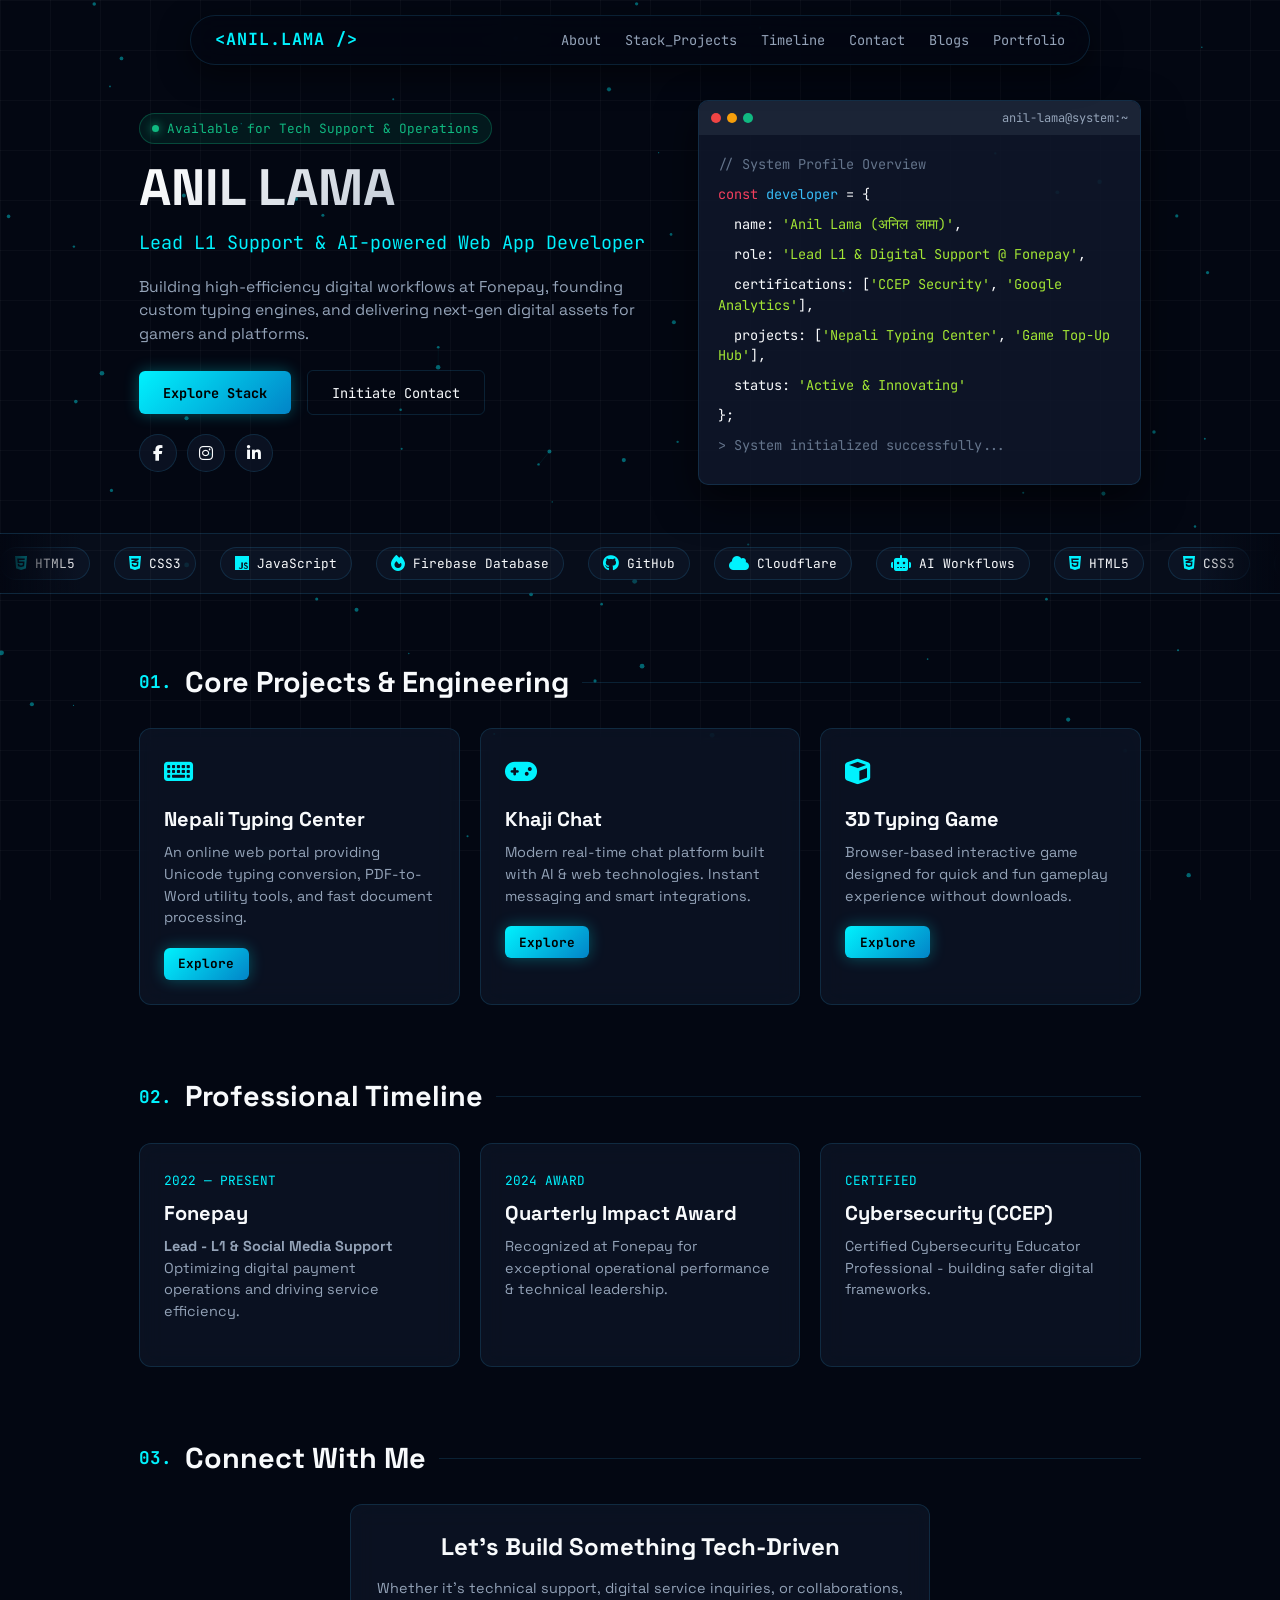
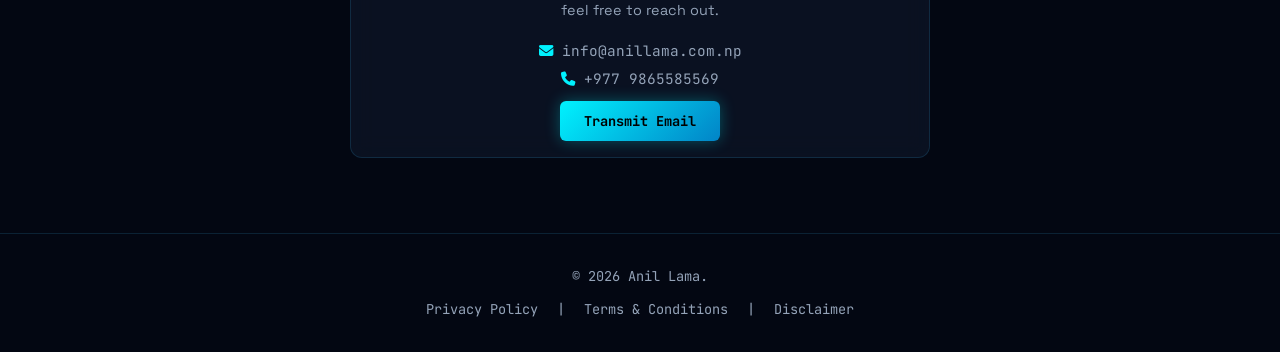
==== commit 92eeec9d: "Update index.html" ====
--- a/index.html
+++ b/index.html
@@ -538,8 +538,8 @@
       <li><a href="#projects">Stack_Projects</a></li>
       <li><a href="#experience">Timeline</a></li>
       <li><a href="#contact">Contact</a></li>
-      <li><a href="Blogs/blogs" target="_blank"<i class="fas fa-blog"></i> <span>Blogs</span></a></li>
-      <li><a href="portfolio/a-n-i-l" target="_blank"<i class="fas fa-portfolio"></i> <span>Portfolio</span></a></li>
+      <li><a href="Blogs/blogs" class="nav-link"<i class="fas fa-blog"></i> <span>Blogs</span></a></li>
+      <li><a href="portfolio/a-n-i-l" class="nav-link"<i class="fas fa-portfolio"></i> <span>Portfolio</span></a></li>
     </ul>
   </nav>
 
@@ -690,14 +690,6 @@
           <p style="margin-bottom: 0.4rem;"><i class="fas fa-envelope" style="color: var(--neon-cyan);"></i> info@anillama.com.np</p>
           <p><i class="fas fa-phone" style="color: var(--neon-cyan);"></i> +977 9865585569</p>
         </div>
-
-        <!-- Social Links in Contact -->
-        <div class="social-links" style="justify-content: center; margin-bottom: 1.2rem;">
-          <a href="https://facebook.com/your-profile" target="_blank" class="social-btn" aria-label="Facebook"><i class="fab fa-facebook-f"></i></a>
-          <a href="https://instagram.com/your-profile" target="_blank" class="social-btn" aria-label="Instagram"><i class="fab fa-instagram"></i></a>
-          <a href="https://linkedin.com/in/your-profile" target="_blank" class="social-btn" aria-label="LinkedIn"><i class="fab fa-linkedin-in"></i></a>
-        </div>
-
         <a href="mailto:info@anillama.com.np" class="btn-cyber">Transmit Email</a>
       </div>
     </section>
@@ -706,7 +698,7 @@
 
   <!-- Footer -->
   <footer>
-    <p>&copy; 2026 Anil Lama. All System Protocols Secured.</p>
+    <p>&copy; 2026 Anil Lama.</p>
     
     <div class="footer-links">
       <a href="Pages/privacy-policy" target="_blank">Privacy Policy</a> | 
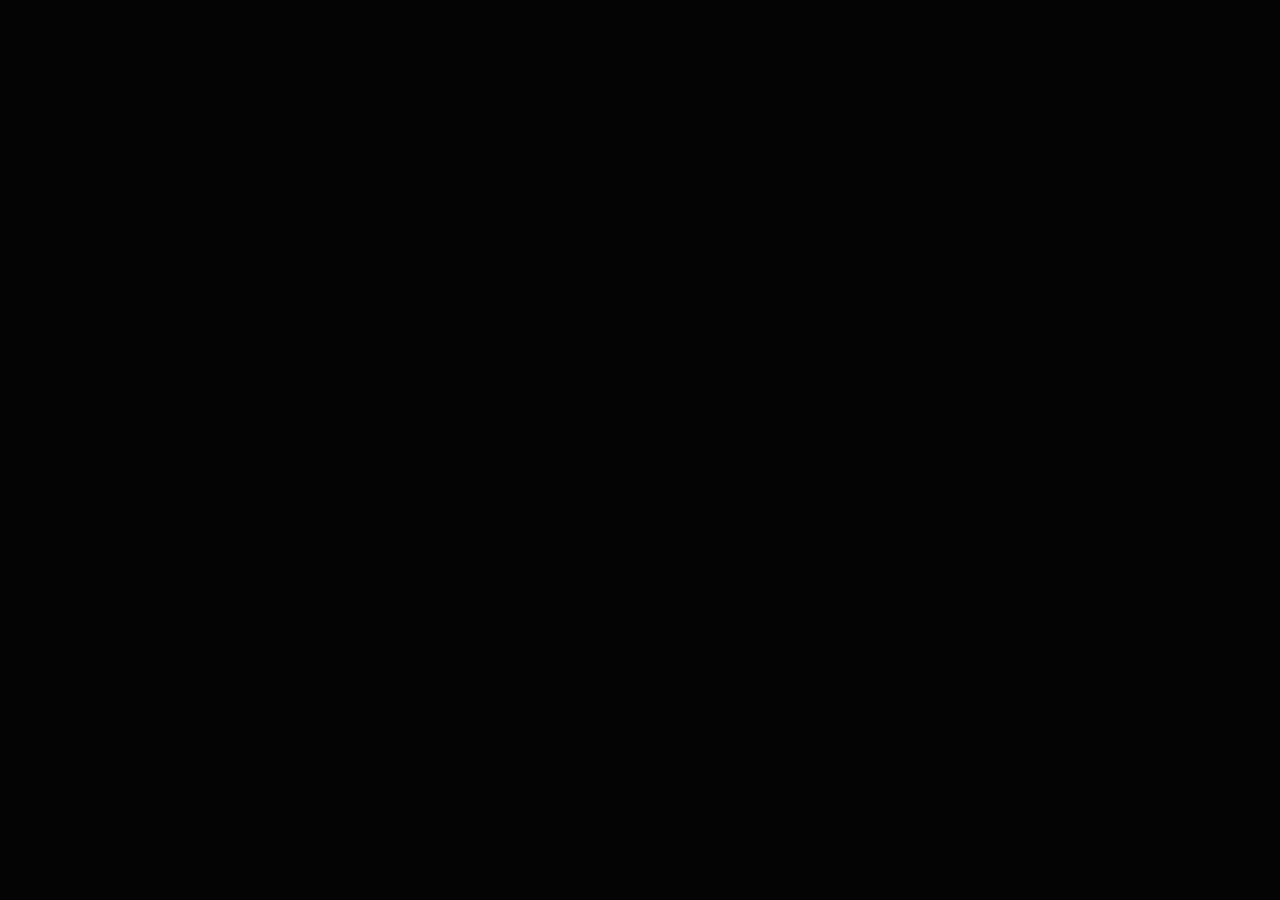
==== commit 8a55a44e: "Update index.html" ====
--- a/index.html
+++ b/index.html
@@ -12,6 +12,9 @@
   <link rel="canonical" href="https://anillama.com.np/">
   <meta name="robots" content="index, follow">
 
+  <!-- Tab Logo -->
+  <link rel="icon" type="image/png" href="favicon.png">
+
   <!-- Google Tag Manager -->
   <script async src="https://www.googletagmanager.com/gtag/js?id=G-N50CL3ZTT5"></script>
   <script>
@@ -27,502 +30,8 @@
   <link href="https://fonts.googleapis.com/css2?family=JetBrains+Mono:wght@400;500;700&family=Space+Grotesk:wght@400;600;700&display=swap" rel="stylesheet">
   <link rel="stylesheet" href="https://cdnjs.cloudflare.com/ajax/libs/font-awesome/6.4.0/css/all.min.css">
 
-  <style>
-    :root {
-      --bg-dark: #030712;
-      --card-bg: rgba(15, 23, 42, 0.65);
-      --card-border: rgba(56, 189, 248, 0.15);
-      --neon-cyan: #00f2fe;
-      --neon-purple: #9333ea;
-      --neon-green: #10b981;
-      --text-main: #f8fafc;
-      --text-muted: #94a3b8;
-      --font-mono: 'JetBrains Mono', monospace;
-      --font-heading: 'Space Grotesk', sans-serif;
-    }
-
-    * {
-      margin: 0;
-      padding: 0;
-      box-sizing: border-box;
-      scroll-behavior: smooth;
-    }
-
-    body {
-      background-color: var(--bg-dark);
-      color: var(--text-main);
-      font-family: var(--font-heading);
-      overflow-x: hidden;
-      line-height: 1.5;
-    }
-
-    /* Background Interactive Canvas */
-    #particle-canvas {
-      position: fixed;
-      top: 0;
-      left: 0;
-      width: 100vw;
-      height: 100vh;
-      z-index: 0;
-      pointer-events: none;
-    }
-
-    /* Grid Overlay */
-    .grid-overlay {
-      position: fixed;
-      top: 0; left: 0; width: 100vw; height: 100vh;
-      background-image: linear-gradient(rgba(255, 255, 255, 0.03) 1px, transparent 1px),
-                        linear-gradient(90deg, rgba(255, 255, 255, 0.03) 1px, transparent 1px);
-      background-size: 50px 50px;
-      z-index: 1;
-      pointer-events: none;
-    }
-
-    /* Top Floating Cyber Nav */
-    .navbar {
-      position: fixed;
-      top: 15px;
-      left: 50%;
-      transform: translateX(-50%);
-      width: 90%;
-      max-width: 900px;
-      background: rgba(3, 7, 18, 0.85);
-      backdrop-filter: blur(16px);
-      border: 1px solid var(--card-border);
-      border-radius: 99px;
-      padding: 0.7rem 1.5rem;
-      display: flex;
-      justify-content: space-between;
-      align-items: center;
-      z-index: 1000;
-      box-shadow: 0 10px 30px rgba(0, 0, 0, 0.5);
-    }
-
-    .nav-logo {
-      font-family: var(--font-mono);
-      font-weight: 700;
-      color: var(--neon-cyan);
-      text-decoration: none;
-      font-size: 1.05rem;
-      letter-spacing: 1px;
-    }
-
-    .nav-links {
-      display: flex;
-      gap: 1.5rem;
-      list-style: none;
-      align-items: center;
-    }
-
-    .nav-links a {
-      color: var(--text-muted);
-      text-decoration: none;
-      font-size: 0.85rem;
-      font-family: var(--font-mono);
-      transition: all 0.3s ease;
-    }
-
-    .nav-links a:hover {
-      color: var(--neon-cyan);
-      text-shadow: 0 0 8px var(--neon-cyan);
-    }
-
-    /* Main Container */
-    .container {
-      position: relative;
-      z-index: 2;
-      max-width: 1050px;
-      margin: 0 auto;
-      padding: 0 1.5rem;
-    }
-
-    /* Hero Section - Tightened */
-    .hero {
-      padding-top: 100px;
-      padding-bottom: 1.5rem;
-      display: flex;
-      align-items: center;
-      justify-content: space-between;
-      gap: 2.5rem;
-    }
-
-    .hero-content {
-      flex: 1;
-    }
-
-    .status-badge {
-      display: inline-flex;
-      align-items: center;
-      gap: 8px;
-      padding: 5px 12px;
-      background: rgba(16, 185, 129, 0.1);
-      border: 1px solid rgba(16, 185, 129, 0.3);
-      border-radius: 20px;
-      color: var(--neon-green);
-      font-family: var(--font-mono);
-      font-size: 0.8rem;
-      margin-bottom: 1rem;
-    }
-
-    .pulse-dot {
-      width: 7px;
-      height: 7px;
-      background-color: var(--neon-green);
-      border-radius: 50%;
-      box-shadow: 0 0 10px var(--neon-green);
-      animation: pulse 1.5s infinite;
-    }
-
-    @keyframes pulse {
-      0% { opacity: 1; transform: scale(1); }
-      50% { opacity: 0.4; transform: scale(1.2); }
-      100% { opacity: 1; transform: scale(1); }
-    }
-
-    .hero-title {
-      font-size: 3.2rem;
-      font-weight: 700;
-      line-height: 1.1;
-      margin-bottom: 0.8rem;
-      background: linear-gradient(135deg, #ffffff 0%, var(--text-muted) 100%);
-      -webkit-background-clip: text;
-      -webkit-text-fill-color: transparent;
-    }
-
-    .hero-subtitle {
-      font-size: 1.15rem;
-      color: var(--neon-cyan);
-      font-family: var(--font-mono);
-      margin-bottom: 1.2rem;
-    }
-
-    .hero-desc {
-      color: var(--text-muted);
-      font-size: 0.98rem;
-      max-width: 520px;
-      margin-bottom: 1.5rem;
-    }
-
-    .cta-group {
-      display: flex;
-      gap: 1rem;
-      align-items: center;
-      flex-wrap: wrap;
-    }
-
-    .btn-cyber {
-      position: relative;
-      padding: 0.7rem 1.5rem;
-      background: linear-gradient(135deg, var(--neon-cyan), #0284c7);
-      color: #000;
-      font-weight: 700;
-      font-family: var(--font-mono);
-      font-size: 0.85rem;
-      text-decoration: none;
-      border-radius: 6px;
-      transition: all 0.3s ease;
-      box-shadow: 0 0 15px rgba(0, 242, 254, 0.3);
-    }
-
-    .btn-cyber:hover {
-      transform: translateY(-2px);
-      box-shadow: 0 0 25px rgba(0, 242, 254, 0.6);
-    }
-
-    .btn-outline {
-      padding: 0.7rem 1.5rem;
-      background: transparent;
-      border: 1px solid var(--card-border);
-      color: var(--text-main);
-      font-family: var(--font-mono);
-      font-size: 0.85rem;
-      text-decoration: none;
-      border-radius: 6px;
-      transition: all 0.3s ease;
-    }
-
-    .btn-outline:hover {
-      border-color: var(--neon-cyan);
-      color: var(--neon-cyan);
-      background: rgba(0, 242, 254, 0.05);
-    }
-
-    /* Social Media Icons Styling */
-    .social-links {
-      display: flex;
-      gap: 10px;
-      margin-top: 1.2rem;
-    }
-
-    .social-btn {
-      width: 38px;
-      height: 38px;
-      border-radius: 50%;
-      background: var(--card-bg);
-      border: 1px solid var(--card-border);
-      color: var(--text-main);
-      display: flex;
-      align-items: center;
-      justify-content: center;
-      text-decoration: none;
-      font-size: 1rem;
-      transition: all 0.3s ease;
-    }
-
-    .social-btn:hover {
-      color: var(--neon-cyan);
-      border-color: var(--neon-cyan);
-      box-shadow: 0 0 12px rgba(0, 242, 254, 0.4);
-      transform: translateY(-2px);
-    }
-
-    /* Terminal Window Widget */
-    .hero-terminal {
-      flex: 0.85;
-      background: rgba(15, 23, 42, 0.9);
-      border: 1px solid var(--card-border);
-      border-radius: 10px;
-      overflow: hidden;
-      box-shadow: 0 15px 40px rgba(0, 0, 0, 0.6);
-      font-family: var(--font-mono);
-    }
-
-    .terminal-header {
-      background: rgba(30, 41, 59, 0.8);
-      padding: 8px 12px;
-      display: flex;
-      align-items: center;
-      gap: 6px;
-    }
-
-    .term-dot {
-      width: 10px;
-      height: 10px;
-      border-radius: 50%;
-    }
-    .red { background: #ef4444; }
-    .yellow { background: #f59e0b; }
-    .green { background: #10b981; }
-
-    .term-title {
-      color: var(--text-muted);
-      font-size: 0.75rem;
-      margin-left: auto;
-    }
-
-    .terminal-body {
-      padding: 1.2rem;
-      color: var(--text-main);
-      font-size: 0.85rem;
-    }
-
-    .code-line {
-      margin-bottom: 0.6rem;
-    }
-    .code-keyword { color: #f43f5e; }
-    .code-func { color: #38bdf8; }
-    .code-str { color: #a3e635; }
-    .code-comment { color: #64748b; }
-
-    /* Infinite Rotating Tools Slider - Compact */
-    .ticker-section {
-      width: 100%;
-      overflow: hidden;
-      padding: 0.8rem 0;
-      margin: 1.5rem 0 2rem;
-      background: rgba(15, 23, 42, 0.4);
-      border-top: 1px solid var(--card-border);
-      border-bottom: 1px solid var(--card-border);
-      position: relative;
-    }
-
-    .ticker-section::before,
-    .ticker-section::after {
-      content: '';
-      position: absolute;
-      top: 0; width: 80px; height: 100%;
-      z-index: 2;
-      pointer-events: none;
-    }
-
-    .ticker-section::before {
-      left: 0;
-      background: linear-gradient(to right, var(--bg-dark), transparent);
-    }
-
-    .ticker-section::after {
-      right: 0;
-      background: linear-gradient(to left, var(--bg-dark), transparent);
-    }
-
-    .ticker-track {
-      display: flex;
-      gap: 1.5rem;
-      width: max-content;
-      animation: scrollTrack 25s linear infinite;
-    }
-
-    .ticker-track:hover {
-      animation-play-state: paused;
-    }
-
-    @keyframes scrollTrack {
-      0% { transform: translateX(0); }
-      100% { transform: translateX(-50%); }
-    }
-
-    .tool-badge {
-      display: flex;
-      align-items: center;
-      gap: 8px;
-      padding: 6px 14px;
-      background: var(--card-bg);
-      border: 1px solid var(--card-border);
-      border-radius: 30px;
-      font-family: var(--font-mono);
-      font-size: 0.8rem;
-      color: var(--text-main);
-      white-space: nowrap;
-      transition: all 0.3s ease;
-    }
-
-    .tool-badge i {
-      font-size: 1rem;
-      color: var(--neon-cyan);
-    }
-
-    .tool-badge:hover {
-      border-color: var(--neon-cyan);
-      box-shadow: 0 0 10px rgba(0, 242, 254, 0.3);
-    }
-
-    /* Optimized Sections Spacing */
-    section {
-      padding: 2.2rem 0; /* Reduced vertical padding */
-    }
-
-    .section-title {
-      font-size: 1.8rem;
-      margin-bottom: 1.5rem; /* Reduced space below header */
-      display: flex;
-      align-items: center;
-      gap: 0.8rem;
-    }
-
-    .section-title::after {
-      content: '';
-      flex: 1;
-      height: 1px;
-      background: var(--card-border);
-    }
-
-    .section-num {
-      color: var(--neon-cyan);
-      font-family: var(--font-mono);
-      font-size: 1.1rem;
-    }
-
-    .cards-grid {
-      display: grid;
-      grid-template-columns: repeat(auto-fit, minmax(290px, 1fr));
-      gap: 1.25rem;
-    }
-
-    .tech-card {
-      background: var(--card-bg);
-      backdrop-filter: blur(12px);
-      border: 1px solid var(--card-border);
-      border-radius: 12px;
-      padding: 1.5rem;
-      position: relative;
-      overflow: hidden;
-      transition: all 0.3s cubic-bezier(0.175, 0.885, 0.32, 1.275);
-    }
-
-    .tech-card::before {
-      content: '';
-      position: absolute;
-      top: 0; left: 0; width: 100%; height: 2px;
-      background: linear-gradient(90deg, transparent, var(--neon-cyan), transparent);
-      opacity: 0;
-      transition: opacity 0.3s;
-    }
-
-    .tech-card:hover {
-      transform: translateY(-5px);
-      border-color: rgba(0, 242, 254, 0.4);
-      box-shadow: 0 10px 25px rgba(0, 0, 0, 0.4);
-    }
-
-    .tech-card:hover::before {
-      opacity: 1;
-    }
-
-    .card-icon {
-      font-size: 1.6rem;
-      color: var(--neon-cyan);
-      margin-bottom: 0.8rem;
-    }
-
-    .tech-card h3 {
-      font-size: 1.25rem;
-      margin-bottom: 0.5rem;
-    }
-
-    .tech-card p {
-      color: var(--text-muted);
-      font-size: 0.9rem;
-      margin-bottom: 1.2rem;
-    }
-
-    .tech-tags {
-      display: flex;
-      flex-wrap: wrap;
-      gap: 8px;
-    }
-
-    /* Footer - Tightened */
-    footer {
-      border-top: 1px solid var(--card-border);
-      padding: 2rem 0;
-      margin-top: 2.5rem;
-      text-align: center;
-      color: var(--text-muted);
-      font-family: var(--font-mono);
-      font-size: 0.85rem;
-    }
-
-    .footer-links {
-      display: flex;
-      justify-content: center;
-      gap: 1.2rem;
-      margin-top: 0.8rem;
-    }
-
-    .footer-links a {
-      color: var(--text-muted);
-      text-decoration: none;
-    }
-
-    .footer-links a:hover {
-      color: var(--neon-cyan);
-    }
-
-    /* Responsive */
-    @media (max-width: 900px) {
-      .hero {
-        flex-direction: column;
-        text-align: center;
-        padding-top: 100px;
-      }
-      .hero-title { font-size: 2.5rem; }
-      .hero-desc { margin: 0 auto 1.5rem; }
-      .cta-group { justify-content: center; }
-      .social-links { justify-content: center; }
-      .hero-terminal { width: 100%; }
-      .nav-links { display: none; }
-    }
-  </style>
+  <!-- External CSS Link -->
+  <link rel="stylesheet" href="style.css">
 </head>
 <body>
 
@@ -538,8 +47,8 @@
       <li><a href="#projects">Stack_Projects</a></li>
       <li><a href="#experience">Timeline</a></li>
       <li><a href="#contact">Contact</a></li>
-      <li><a href="Blogs/blogs" class="nav-link"<i class="fas fa-blog"></i> <span>Blogs</span></a></li>
-      <li><a href="portfolio/a-n-i-l" class="nav-link"<i class="fas fa-portfolio"></i> <span>Portfolio</span></a></li>
+      <li><a href="Blogs/blogs" class="nav-link"><i class="fas fa-blog"></i> <span>Blogs</span></a></li>
+      <li><a href="portfolio/a-n-i-l" class="nav-link"><i class="fas fa-portfolio"></i> <span>Portfolio</span></a></li>
     </ul>
   </nav>
 
@@ -707,75 +216,7 @@
     </div>
   </footer>
 
-  <!-- Canvas Script -->
-  <script>
-    const canvas = document.getElementById('particle-canvas');
-    const ctx = canvas.getContext('2d');
-    let particlesArray = [];
-
-    function resizeCanvas() {
-      canvas.width = window.innerWidth;
-      canvas.height = window.innerHeight;
-    }
-    resizeCanvas();
-    window.addEventListener('resize', resizeCanvas);
-
-    class Particle {
-      constructor() {
-        this.x = Math.random() * canvas.width;
-        this.y = Math.random() * canvas.height;
-        this.size = Math.random() * 2 + 0.5;
-        this.speedX = Math.random() * 1 - 0.5;
-        this.speedY = Math.random() * 1 - 0.5;
-      }
-      update() {
-        this.x += this.speedX;
-        this.y += this.speedY;
-        if (this.x > canvas.width) this.x = 0;
-        if (this.x < 0) this.x = canvas.width;
-        if (this.y > canvas.height) this.y = 0;
-        if (this.y < 0) this.y = canvas.height;
-      }
-      draw() {
-        ctx.fillStyle = 'rgba(0, 242, 254, 0.4)';
-        ctx.beginPath();
-        ctx.arc(this.x, this.y, this.size, 0, Math.PI * 2);
-        ctx.fill();
-      }
-    }
-
-    function initParticles() {
-      particlesArray = [];
-      const numberOfParticles = Math.floor((canvas.width * canvas.height) / 15000);
-      for (let i = 0; i < numberOfParticles; i++) {
-        particlesArray.push(new Particle());
-      }
-    }
-    initParticles();
-
-    function animateParticles() {
-      ctx.clearRect(0, 0, canvas.width, canvas.height);
-      for (let i = 0; i < particlesArray.length; i++) {
-        particlesArray[i].update();
-        particlesArray[i].draw();
-        
-        for (let j = i; j < particlesArray.length; j++) {
-          const dx = particlesArray[i].x - particlesArray[j].x;
-          const dy = particlesArray[i].y - particlesArray[j].y;
-          const distance = Math.sqrt(dx * dx + dy * dy);
-          if (distance < 100) {
-            ctx.beginPath();
-            ctx.strokeStyle = `rgba(0, 242, 254, ${1 - distance / 100 - 0.7})`;
-            ctx.lineWidth = 0.5;
-            ctx.moveTo(particlesArray[i].x, particlesArray[i].y);
-            ctx.lineTo(particlesArray[j].x, particlesArray[j].y);
-            ctx.stroke();
-          }
-        }
-      }
-      requestAnimationFrame(animateParticles);
-    }
-    animateParticles();
-  </script>
+  <!--External JS Link -->
+  <script src="script.js" defer></script>
 </body>
 </html>
--- a/style.css
+++ b/style.css
@@ -0,0 +1,1522 @@
+/*--------------------------------------------------------------
+# General
+--------------------------------------------------------------*/
+body {
+  font-family: "Open Sans", sans-serif;
+  color: #fff;
+  position: relative;
+  background: transparent;
+}
+
+body::before {
+  content: "";
+  position: fixed;
+  background: #040404 url("../img/background/bg-3.jpg") top left no-repeat;
+  background-size: cover;
+  left: 0;
+  right: 0;
+  top: 0;
+  height: 100vh;
+}
+
+@media (min-width: 1024px) {
+  body::before {
+    background-attachment: fixed;
+  }
+}
+
+a {
+  color: #18d26e;
+}
+
+a:hover {
+  color: #35e888;
+  text-decoration: none;
+}
+
+h1,
+h2,
+h3,
+h4,
+h5,
+h6 {
+  font-family: "Raleway", sans-serif;
+}
+.loader {
+  width: 100%;
+  height: 100%;
+  position: absolute;
+  top: 0;
+  left: 0;
+  background-color: black;
+}
+h1.ml8 {
+  font-weight: 900;
+  font-size: 4.5em;
+  color: #fff;
+  width: 3em;
+  height: 3em;
+}
+
+.ml8 .letters-container {
+  position: absolute;
+  left: 0;
+  right: 0;
+  margin: auto;
+  top: 0;
+  bottom: 0;
+  height: 1em;
+}
+
+.ml8 .letters {
+  position: relative;
+  z-index: 2;
+  display: inline-block;
+  line-height: 0.7em;
+  right: -0.12em;
+  top: -0.2em;
+}
+
+.ml8 .bang {
+  font-size: 1.4em;
+  top: auto;
+  left: -0.06em;
+}
+
+.ml8 .circle {
+  position: absolute;
+  left: 0;
+  right: 0;
+  margin: auto;
+  top: 0;
+  bottom: 0;
+}
+
+.ml8 .circle-white {
+  width: 3em;
+  height: 3em;
+  border: 2px dashed white;
+  border-radius: 2em;
+}
+
+.ml8 .circle-dark {
+  width: 2.2em;
+  height: 2.2em;
+  background-color: #4f7b86;
+  border-radius: 3em;
+  z-index: 1;
+}
+
+.ml8 .circle-dark-dashed {
+  border-radius: 2.4em;
+  background-color: transparent;
+  border: 2px dashed #4f7b86;
+  width: 2.3em;
+  height: 2.3em;
+}
+/*--------------------------------------------------------------
+# Header
+--------------------------------------------------------------*/
+#header {
+  transition: ease-in-out 0.3s;
+  position: relative;
+  height: 100vh;
+  display: flex;
+  align-items: center;
+  z-index: 997;
+  overflow-y: auto;
+}
+
+.testimonial-img {
+  width: 90px;
+  border-radius: 50%;
+  margin: -40px 0 0 40px;
+  position: relative;
+  z-index: 2;
+  border: 6px solid rgba(255, 255, 255, 0.12);
+}
+
+#header * {
+  transition: ease-in-out 0.3s;
+}
+
+#header h1 {
+  font-size: 48px;
+  margin: 0;
+  padding: 0;
+  line-height: 1;
+  font-weight: 700;
+  font-family: "Poppins", sans-serif;
+}
+
+#header h1 a,
+#header h1 a:hover {
+  color: #fff;
+  line-height: 1;
+  display: inline-block;
+}
+
+#header h2 {
+  font-size: 24px;
+  margin-top: 20px;
+  color: rgba(255, 255, 255, 0.8);
+}
+
+#header h2 span {
+  color: #fff;
+  /* border-bottom: 2px solid #18d26e; */
+  padding-bottom: 6px;
+}
+
+.cd-words-wrapper {
+  display: inline-block;
+  position: relative;
+  text-align: left;
+}
+.cd-words-wrapper b {
+  display: inline-block;
+  position: absolute;
+  white-space: nowrap;
+  left: 0;
+  top: 0;
+}
+.cd-words-wrapper b.is-visible {
+  position: relative;
+}
+.no-js .cd-words-wrapper b {
+  opacity: 0;
+}
+.no-js .cd-words-wrapper b.is-visible {
+  opacity: 1;
+}
+
+@media screen and (max-width: 600px) {
+  .cd-words-wrapper {
+  width: 130px !important;
+  }
+ }
+
+/* -------------------------------- 
+
+xrotate-1 
+
+-------------------------------- */
+.cd-headline.rotate-1 .cd-words-wrapper {
+  -webkit-perspective: 300px;
+  -moz-perspective: 300px;
+  perspective: 300px;
+}
+.cd-headline.rotate-1 b {
+  opacity: 0;
+  -webkit-transform-origin: 50% 100%;
+  -moz-transform-origin: 50% 100%;
+  -ms-transform-origin: 50% 100%;
+  -o-transform-origin: 50% 100%;
+  transform-origin: 50% 100%;
+  -webkit-transform: rotateX(180deg);
+  -moz-transform: rotateX(180deg);
+  -ms-transform: rotateX(180deg);
+  -o-transform: rotateX(180deg);
+  transform: rotateX(180deg);
+}
+.cd-headline.rotate-1 b.is-visible {
+  opacity: 1;
+  -webkit-transform: rotateX(0deg);
+  -moz-transform: rotateX(0deg);
+  -ms-transform: rotateX(0deg);
+  -o-transform: rotateX(0deg);
+  transform: rotateX(0deg);
+  -webkit-animation: cd-rotate-1-in 1.2s;
+  -moz-animation: cd-rotate-1-in 1.2s;
+  animation: cd-rotate-1-in 1.2s;
+}
+.cd-headline.rotate-1 b.is-hidden {
+  -webkit-transform: rotateX(180deg);
+  -moz-transform: rotateX(180deg);
+  -ms-transform: rotateX(180deg);
+  -o-transform: rotateX(180deg);
+  transform: rotateX(180deg);
+  -webkit-animation: cd-rotate-1-out 1.2s;
+  -moz-animation: cd-rotate-1-out 1.2s;
+  animation: cd-rotate-1-out 1.2s;
+}
+
+@-webkit-keyframes cd-rotate-1-in {
+  0% {
+    -webkit-transform: rotateX(180deg);
+    opacity: 0;
+  }
+  35% {
+    -webkit-transform: rotateX(120deg);
+    opacity: 0;
+  }
+  65% {
+    opacity: 0;
+  }
+  100% {
+    -webkit-transform: rotateX(360deg);
+    opacity: 1;
+  }
+}
+@-moz-keyframes cd-rotate-1-in {
+  0% {
+    -moz-transform: rotateX(180deg);
+    opacity: 0;
+  }
+  35% {
+    -moz-transform: rotateX(120deg);
+    opacity: 0;
+  }
+  65% {
+    opacity: 0;
+  }
+  100% {
+    -moz-transform: rotateX(360deg);
+    opacity: 1;
+  }
+}
+@keyframes cd-rotate-1-in {
+  0% {
+    -webkit-transform: rotateX(180deg);
+    -moz-transform: rotateX(180deg);
+    -ms-transform: rotateX(180deg);
+    -o-transform: rotateX(180deg);
+    transform: rotateX(180deg);
+    opacity: 0;
+  }
+  35% {
+    -webkit-transform: rotateX(120deg);
+    -moz-transform: rotateX(120deg);
+    -ms-transform: rotateX(120deg);
+    -o-transform: rotateX(120deg);
+    transform: rotateX(120deg);
+    opacity: 0;
+  }
+  65% {
+    opacity: 0;
+  }
+  100% {
+    -webkit-transform: rotateX(360deg);
+    -moz-transform: rotateX(360deg);
+    -ms-transform: rotateX(360deg);
+    -o-transform: rotateX(360deg);
+    transform: rotateX(360deg);
+    opacity: 1;
+  }
+}
+@-webkit-keyframes cd-rotate-1-out {
+  0% {
+    -webkit-transform: rotateX(0deg);
+    opacity: 1;
+  }
+  35% {
+    -webkit-transform: rotateX(-40deg);
+    opacity: 1;
+  }
+  65% {
+    opacity: 0;
+  }
+  100% {
+    -webkit-transform: rotateX(180deg);
+    opacity: 0;
+  }
+}
+@-moz-keyframes cd-rotate-1-out {
+  0% {
+    -moz-transform: rotateX(0deg);
+    opacity: 1;
+  }
+  35% {
+    -moz-transform: rotateX(-40deg);
+    opacity: 1;
+  }
+  65% {
+    opacity: 0;
+  }
+  100% {
+    -moz-transform: rotateX(180deg);
+    opacity: 0;
+  }
+}
+@keyframes cd-rotate-1-out {
+  0% {
+    -webkit-transform: rotateX(0deg);
+    -moz-transform: rotateX(0deg);
+    -ms-transform: rotateX(0deg);
+    -o-transform: rotateX(0deg);
+    transform: rotateX(0deg);
+    opacity: 1;
+  }
+  35% {
+    -webkit-transform: rotateX(-40deg);
+    -moz-transform: rotateX(-40deg);
+    -ms-transform: rotateX(-40deg);
+    -o-transform: rotateX(-40deg);
+    transform: rotateX(-40deg);
+    opacity: 1;
+  }
+  65% {
+    opacity: 0;
+  }
+  100% {
+    -webkit-transform: rotateX(180deg);
+    -moz-transform: rotateX(180deg);
+    -ms-transform: rotateX(180deg);
+    -o-transform: rotateX(180deg);
+    transform: rotateX(180deg);
+    opacity: 0;
+  }
+}
+
+#header img {
+  padding: 0;
+  margin: 0;
+}
+
+#header .social-links {
+  margin-top: 40px;
+  display: flex;
+}
+
+#header .social-links a {
+  font-size: 16px;
+  display: flex;
+  justify-content: center;
+  align-items: center;
+  background: rgba(255, 255, 255, 0.1);
+  color: #fff;
+  line-height: 1;
+  margin-right: 8px;
+  border-radius: 50%;
+  width: 40px;
+  height: 40px;
+}
+
+#header .social-links a:hover {
+  background: #18d26e;
+}
+
+@media (max-width: 992px) {
+  #header h1 {
+    font-size: 36px;
+  }
+  #header h2 {
+    font-size: 20px;
+    line-height: 30px;
+  }
+  #header .social-links {
+    margin-top: 15px;
+  }
+  #header .container {
+    display: flex;
+    flex-direction: column;
+    align-items: center;
+  }
+}
+
+/*--------------------------------------------------------------
+# Navigation Menu
+--------------------------------------------------------------*/
+/* Desktop Navigation */
+.nav-menu {
+  margin-top: 35px;
+}
+
+.nav-menu ul {
+  display: flex;
+  margin: 0;
+  padding: 0;
+  list-style: none;
+}
+
+.nav-menu li + li {
+  margin-left: 30px;
+}
+
+.nav-menu a {
+  display: block;
+  position: relative;
+  color: rgba(255, 255, 255, 0.7);
+  font-size: 16px;
+  font-family: "Poppins", sans-serif;
+  font-weight: 400;
+}
+
+.nav-menu a:before {
+  content: "";
+  position: absolute;
+  width: 0;
+  height: 2px;
+  bottom: -4px;
+  left: 0;
+  background-color: #18d26e;
+  visibility: hidden;
+  width: 0px;
+  transition: all 0.3s ease-in-out 0s;
+}
+
+.nav-menu a:hover:before,
+.nav-menu li:hover > a:before,
+.nav-menu .active > a:before {
+  visibility: visible;
+  width: 25px;
+}
+
+.nav-menu a:hover,
+.nav-menu .active > a,
+.nav-menu li:hover > a {
+  color: #fff;
+  text-decoration: none;
+}
+
+/* Mobile Navigation */
+.mobile-nav-toggle {
+  position: fixed;
+  right: 15px;
+  top: 15px;
+  z-index: 9998;
+  border: 0;
+  background: none;
+  font-size: 24px;
+  transition: all 0.4s;
+  outline: none !important;
+  line-height: 1;
+  cursor: pointer;
+  text-align: right;
+}
+
+.mobile-nav-toggle i {
+  color: #fff;
+}
+
+.mobile-nav {
+  position: fixed;
+  top: 55px;
+  right: 15px;
+  bottom: 15px;
+  left: 15px;
+  z-index: 9999;
+  overflow-y: auto;
+  background: rgba(0, 0, 0, 0.7);
+  transition: ease-in-out 0.2s;
+  opacity: 0;
+  visibility: hidden;
+  border-radius: 10px;
+  padding: 10px 0;
+  border: 2px solid rgba(255, 255, 255, 0.12);
+  text-align: center;
+}
+
+.mobile-nav * {
+  margin: 0;
+  padding: 0;
+  list-style: none;
+}
+
+.mobile-nav a {
+  display: block;
+  position: relative;
+  color: #fff;
+  padding: 10px 20px;
+  font-weight: 500;
+  outline: none;
+}
+
+.mobile-nav a:hover,
+.mobile-nav .active > a,
+.mobile-nav li:hover > a {
+  color: #18d26e;
+  text-decoration: none;
+}
+
+.mobile-nav-overly {
+  width: 100%;
+  height: 100%;
+  z-index: 9997;
+  top: 0;
+  left: 0;
+  position: fixed;
+  background: rgba(9, 9, 9, 0.6);
+  overflow: hidden;
+  display: none;
+  transition: ease-in-out 0.2s;
+}
+
+.mobile-nav-active {
+  overflow: hidden;
+}
+
+.mobile-nav-active .mobile-nav {
+  opacity: 1;
+  visibility: visible;
+}
+
+.mobile-nav-active .mobile-nav-toggle i {
+  color: #fff;
+}
+
+/* Header Top */
+#header.header-top {
+  height: 80px;
+  position: fixed;
+  left: 0;
+  top: 0;
+  right: 0;
+  background: rgba(0, 0, 0, 0.9);
+}
+
+#header.header-top .social-links,
+#header.header-top h2 {
+  display: none;
+}
+
+#header.header-top h1 {
+  margin-right: auto;
+  font-size: 36px;
+}
+
+#header.header-top .container {
+  display: flex;
+  align-items: center;
+}
+
+#header.header-top .nav-menu {
+  margin: 0;
+}
+
+@media (max-width: 768px) {
+  #header.header-top {
+    height: 60px;
+  }
+  #header.header-top h1 {
+    font-size: 26px;
+  }
+}
+
+/*--------------------------------------------------------------
+# Sections General
+--------------------------------------------------------------*/
+section {
+  overflow: hidden;
+  position: absolute;
+  width: 100%;
+  top: 140px;
+  bottom: 100%;
+  opacity: 0;
+  transition: ease-in-out 0.4s;
+  z-index: 2;
+}
+
+section.section-show {
+  top: 100px;
+  bottom: auto;
+  opacity: 1;
+  padding-bottom: 45px;
+}
+
+section .container {
+  background: rgba(0, 0, 0, 0.9);
+  padding: 30px;
+}
+
+@media (max-width: 768px) {
+  section {
+    top: 120px;
+  }
+  section.section-show {
+    top: 80px;
+  }
+}
+
+.section-title h2 {
+  font-size: 14px;
+  font-weight: 500;
+  padding: 0;
+  line-height: 1px;
+  margin: 0 0 20px 0;
+  letter-spacing: 2px;
+  text-transform: uppercase;
+  color: #aaaaaa;
+  font-family: "Poppins", sans-serif;
+}
+
+.section-title h2::after {
+  content: "";
+  width: 120px;
+  height: 1px;
+  display: inline-block;
+  background: #4ceb95;
+  margin: 4px 10px;
+}
+
+.section-title p {
+  margin: 0;
+  margin: -15px 0 15px 0;
+  font-size: 36px;
+  font-weight: 700;
+  text-transform: uppercase;
+  font-family: "Poppins", sans-serif;
+  color: #fff;
+}
+
+/*--------------------------------------------------------------
+# About
+--------------------------------------------------------------*/
+.about-me .content h3 {
+  font-weight: 700;
+  font-size: 26px;
+  color: #18d26e;
+}
+
+.about-me .content ul {
+  list-style: none;
+  padding: 0;
+}
+
+.about-me .content ul li {
+  padding-bottom: 10px;
+}
+
+.about-me .content ul i {
+  font-size: 20px;
+  padding-right: 2px;
+  color: #18d26e;
+}
+
+.about-me .content p:last-child {
+  margin-bottom: 0;
+}
+
+/*--------------------------------------------------------------
+# Counts
+--------------------------------------------------------------*/
+.counts {
+  padding: 70px 0 60px;
+}
+
+.counts .count-box {
+  padding: 30px 30px 25px 30px;
+  width: 100%;
+  position: relative;
+  text-align: center;
+  background: rgba(255, 255, 255, 0.08);
+}
+
+.counts .count-box i {
+  position: absolute;
+  top: -25px;
+  left: 50%;
+  transform: translateX(-50%);
+  font-size: 24px;
+  background: rgba(255, 255, 255, 0.1);
+  padding: 12px;
+  color: #18d26e;
+  border-radius: 50px;
+}
+
+.counts .count-box span {
+  font-size: 36px;
+  display: block;
+  font-weight: 600;
+  color: #fff;
+}
+
+.counts .count-box p {
+  padding: 0;
+  margin: 0;
+  font-family: "Raleway", sans-serif;
+  font-size: 14px;
+}
+
+/*--------------------------------------------------------------
+# Skills
+--------------------------------------------------------------*/
+.skills .progress {
+  height: 50px;
+  display: block;
+  background: none;
+}
+
+.skills .progress .skill {
+  padding: 0;
+  margin: 0 0 6px 0;
+  text-transform: uppercase;
+  display: block;
+  font-weight: 600;
+  font-family: "Poppins", sans-serif;
+  color: #fff;
+}
+
+.skills .progress .skill .val {
+  float: right;
+  font-style: normal;
+}
+
+.skills .progress-bar-wrap {
+  background: rgba(255, 255, 255, 0.15);
+}
+
+.skills .progress-bar {
+  width: 1px;
+  height: 10px;
+  transition: 0.9s;
+  background-color: #18d26e;
+}
+
+/*--------------------------------------------------------------
+# Interests
+--------------------------------------------------------------*/
+.interests .icon-box {
+  display: flex;
+  align-items: center;
+  padding: 20px;
+  background: rgba(255, 255, 255, 0.08);
+  transition: ease-in-out 0.3s;
+}
+
+.interests .icon-box i {
+  font-size: 32px;
+  padding-right: 10px;
+  line-height: 1;
+}
+
+.interests .icon-box h3 {
+  font-weight: 700;
+  margin: 0;
+  padding: 0;
+  line-height: 1;
+  font-size: 16px;
+  color: #fff;
+}
+
+.interests .icon-box:hover {
+  background: rgba(255, 255, 255, 0.12);
+}
+
+/*--------------------------------------------------------------
+# Testimonials
+--------------------------------------------------------------*/
+.testimonials .testimonial-item {
+  box-sizing: content-box;
+  min-height: 320px;
+}
+
+.testimonials .testimonial-item .testimonial-img {
+  width: 90px;
+  border-radius: 50%;
+  margin: -40px 0 0 40px;
+  position: relative;
+  z-index: 2;
+  border: 6px solid rgba(255, 255, 255, 0.12);
+}
+
+.testimonials .testimonial-item h3 {
+  font-size: 18px;
+  font-weight: bold;
+  margin: 10px 0 5px 45px;
+  color: #fff;
+}
+
+.testimonials .testimonial-item h4 {
+  font-size: 14px;
+  color: #999;
+  margin: 0 0 0 45px;
+}
+
+.testimonials .testimonial-item .quote-icon-left,
+.testimonials .testimonial-item .quote-icon-right {
+  color: rgba(255, 255, 255, 0.25);
+  font-size: 26px;
+}
+
+.testimonials .testimonial-item .quote-icon-left {
+  display: inline-block;
+  left: -5px;
+  position: relative;
+}
+
+.testimonials .testimonial-item .quote-icon-right {
+  display: inline-block;
+  right: -5px;
+  position: relative;
+  top: 10px;
+}
+
+.testimonials .testimonial-item p {
+  font-style: italic;
+  margin: 0 15px 0 15px;
+  padding: 20px 20px 60px 20px;
+  background: rgba(255, 255, 255, 0.1);
+  position: relative;
+  border-radius: 6px;
+  position: relative;
+  z-index: 1;
+}
+
+.testimonials .owl-nav,
+.testimonials .owl-dots {
+  margin-top: 5px;
+  text-align: center;
+}
+
+.testimonials .owl-dot {
+  display: inline-block;
+  margin: 0 5px;
+  width: 12px;
+  height: 12px;
+  border-radius: 50%;
+  background-color: rgba(255, 255, 255, 0.3) !important;
+}
+
+.testimonials .owl-dot.active {
+  background-color: #18d26e !important;
+}
+
+@media (max-width: 767px) {
+  .testimonials {
+    margin: 30px 10px;
+  }
+}
+
+/*--------------------------------------------------------------
+# Resume
+--------------------------------------------------------------*/
+.resume .resume-title {
+  font-size: 26px;
+  font-weight: 700;
+  margin-top: 20px;
+  margin-bottom: 20px;
+  color: #fff;
+}
+
+.resume .resume-item {
+  padding: 0 0 20px 20px;
+  margin-top: -2px;
+  border-left: 2px solid rgba(255, 255, 255, 0.2);
+  position: relative;
+}
+
+.resume .resume-item h4 {
+  line-height: 18px;
+  font-size: 18px;
+  font-weight: 600;
+  text-transform: uppercase;
+  font-family: "Poppins", sans-serif;
+  color: #18d26e;
+  margin-bottom: 10px;
+}
+
+.resume .resume-item h5 {
+  font-size: 16px;
+  background: rgba(255, 255, 255, 0.15);
+  padding: 5px 15px;
+  display: inline-block;
+  font-weight: 600;
+  margin-bottom: 10px;
+}
+
+.resume .resume-item ul {
+  padding-left: 20px;
+}
+
+.resume .resume-item ul li {
+  padding-bottom: 10px;
+}
+
+.resume .resume-item:last-child {
+  padding-bottom: 0;
+}
+
+.resume .resume-item::before {
+  content: "";
+  position: absolute;
+  width: 16px;
+  height: 16px;
+  border-radius: 50px;
+  left: -9px;
+  top: 0;
+  background: #18d26e;
+  border: 2px solid #18d26e;
+}
+
+/*--------------------------------------------------------------
+# Quotes
+--------------------------------------------------------------*/
+.quotes .icon-box {
+  text-align: center;
+  background: rgba(204, 204, 204, 0.1);
+  padding: 80px 20px;
+  transition: all ease-in-out 0.3s;
+}
+
+.author-img-quotes {
+  width: 150px;
+  border-radius: 50%;
+  position: relative;
+  z-index: 2;
+  border: 6px solid rgba(255, 255, 255, 0.12);
+}
+
+.quotes .icon-box .icon {
+  margin: 0 auto;
+  width: 64px;
+  height: 64px;
+  background: #18d26e;
+  border-radius: 5px;
+  transition: all 0.3s ease-out 0s;
+  display: flex;
+  align-items: center;
+  justify-content: center;
+  margin-bottom: 20px;
+  transform-style: preserve-3d;
+}
+
+.quotes .icon-box .icon i {
+  color: #fff;
+  font-size: 28px;
+}
+
+.quotes .icon-box .icon::before {
+  position: absolute;
+  content: "";
+  left: -8px;
+  top: -8px;
+  height: 100%;
+  width: 100%;
+  background: rgba(255, 255, 255, 0.15);
+  border-radius: 5px;
+  transition: all 0.3s ease-out 0s;
+  transform: translateZ(-1px);
+}
+
+.quotes .icon-box h4 {
+  font-weight: 700;
+  margin-bottom: 15px;
+  font-size: 24px;
+}
+
+.quotes .icon-box h4 a {
+  color: #fff;
+}
+
+.quotes .icon-box p {
+  line-height: 24px;
+  font-size: 14px;
+  margin-bottom: 0;
+}
+
+.quotes .icon-box:hover {
+  background: #18d26e;
+  border-color: #18d26e;
+}
+
+.quotes .icon-box:hover .icon {
+  background: #fff;
+}
+
+.quotes .icon-box:hover .icon i {
+  color: #18d26e;
+}
+
+.quotes .icon-box:hover .icon::before {
+  background: #35e888;
+}
+
+.quotes .icon-box:hover h4 a,
+.quotes .icon-box:hover p {
+  color: #fff;
+}
+
+/*--------------------------------------------------------------
+# Portfolio
+--------------------------------------------------------------*/
+.portfolio .portfolio-item {
+  margin-bottom: 30px;
+}
+
+.portfolio #portfolio-flters {
+  padding: 0;
+  margin: 0 auto 15px auto;
+  list-style: none;
+  text-align: center;
+  border-radius: 50px;
+  padding: 2px 15px;
+}
+
+.portfolio #portfolio-flters li {
+  cursor: pointer;
+  display: inline-block;
+  padding: 8px 16px 10px 16px;
+  font-size: 14px;
+  font-weight: 600;
+  line-height: 1;
+  text-transform: uppercase;
+  color: #fff;
+  background: rgba(255, 255, 255, 0.1);
+  margin: 0 3px 10px 3px;
+  transition: all 0.3s ease-in-out;
+  border-radius: 4px;
+}
+
+.portfolio #portfolio-flters li:hover,
+.portfolio #portfolio-flters li.filter-active {
+  background: #18d26e;
+}
+
+.portfolio #portfolio-flters li:last-child {
+  margin-right: 0;
+}
+
+.portfolio .portfolio-wrap {
+  transition: 0.3s;
+  position: relative;
+  overflow: hidden;
+  z-index: 1;
+  background: rgba(0, 0, 0, 0.6);
+}
+
+.portfolio .portfolio-wrap::before {
+  content: "";
+  background: rgba(0, 0, 0, 0.6);
+  position: absolute;
+  left: 30px;
+  right: 30px;
+  top: 30px;
+  bottom: 30px;
+  transition: all ease-in-out 0.3s;
+  z-index: 2;
+  opacity: 0;
+}
+
+.portfolio .portfolio-wrap .portfolio-info {
+  opacity: 1;
+  background: rgba(0, 0, 0, 0.6);
+  position: absolute;
+  top: 0;
+  left: 0;
+  right: 0;
+  bottom: 0;
+  text-align: center;
+  z-index: 3;
+  transition: all ease-in-out 0.3s;
+  display: flex;
+  flex-direction: column;
+  justify-content: center;
+  align-items: center;
+}
+
+.portfolio .portfolio-wrap .portfolio-info::before {
+  display: block;
+  content: "";
+  width: 48px;
+  height: 48px;
+  position: absolute;
+  top: 35px;
+  left: 35px;
+  border-top: 3px solid #fff;
+  border-left: 3px solid #fff;
+  transition: all 0.5s ease 0s;
+  z-index: 9994;
+}
+
+.portfolio .portfolio-wrap .portfolio-info::after {
+  display: block;
+  content: "";
+  width: 48px;
+  height: 48px;
+  position: absolute;
+  bottom: 35px;
+  right: 35px;
+  border-bottom: 3px solid #fff;
+  border-right: 3px solid #fff;
+  transition: all 0.5s ease 0s;
+  z-index: 9994;
+}
+
+.portfolio .portfolio-wrap .portfolio-info h4 {
+  font-size: 20px;
+  color: #fff;
+  font-weight: 600;
+}
+
+.portfolio .portfolio-wrap .portfolio-info p {
+  color: #ffffff;
+  font-size: 14px;
+  text-transform: uppercase;
+  padding: 0;
+  margin: 0;
+}
+
+.portfolio .portfolio-wrap .portfolio-links {
+  text-align: center;
+  z-index: 4;
+}
+
+.portfolio .portfolio-wrap .portfolio-links a {
+  color: #fff;
+  margin: 0 2px;
+  font-size: 28px;
+  display: inline-block;
+  transition: 0.3s;
+}
+
+.portfolio .portfolio-wrap .portfolio-links a:hover {
+  color: #63eda3;
+}
+
+.portfolio .portfolio-wrap:hover::before {
+  top: 0;
+  left: 0;
+  right: 0;
+  bottom: 0;
+  opacity: 1;
+}
+
+.portfolio .portfolio-wrap:hover .portfolio-info {
+  opacity: 1;
+}
+
+.portfolio .portfolio-wrap:hover .portfolio-info::before {
+  top: 15px;
+  left: 15px;
+}
+
+.portfolio .portfolio-wrap:hover .portfolio-info::after {
+  bottom: 15px;
+  right: 15px;
+}
+
+.portfolio .portfolio-wrap .portfolio-info-worker {
+  position: absolute;
+  top: 200px;
+  left: 0;
+  right: 0;
+  bottom: 0;
+  text-align: center;
+  z-index: 3;
+  transition: all ease-in-out 0.3s;
+  display: flex;
+  flex-direction: column;
+  justify-content: center;
+  align-items: center;
+}
+.portfolio .portfolio-wrap .portfolio-info-worker h4 {
+  font-size: 20px;
+  color: #fff;
+  font-weight: 600;
+}
+
+@media (min-width: 1024px) {
+  .portfolio-info-worker-left {
+    left: 100%;
+  }
+}
+
+/*--------------------------------------------------------------
+# Contact
+--------------------------------------------------------------*/
+.contact .info-box {
+  color: #444444;
+  padding: 20px;
+  width: 100%;
+  background: rgba(255, 255, 255, 0.08);
+}
+
+.contact .info-box i.bx {
+  font-size: 24px;
+  color: #18d26e;
+  border-radius: 50%;
+  padding: 14px;
+  float: left;
+  background: rgba(255, 255, 255, 0.1);
+}
+
+.contact .info-box h3 {
+  font-size: 20px;
+  color: rgba(255, 255, 255, 0.5);
+  font-weight: 700;
+  margin: 10px 0 8px 68px;
+}
+
+.contact .info-box p {
+  padding: 0;
+  color: #fff;
+  line-height: 24px;
+  font-size: 14px;
+  margin: 0 0 0 68px;
+}
+
+.contact .info-box .social-links {
+  margin: 5px 0 0 68px;
+  display: flex;
+}
+
+.contact .info-box .social-links a {
+  font-size: 18px;
+  display: inline-block;
+  color: #fff;
+  line-height: 1;
+  margin-right: 12px;
+  transition: 0.3s;
+}
+
+.contact .info-box .social-links a:hover {
+  color: #18d26e;
+}
+
+.contact .contact-form {
+  padding: 30px;
+  background: rgba(255, 255, 255, 0.08);
+}
+
+.contact .contact-form .validate {
+  display: none;
+  color: red;
+  margin: 0 0 15px 0;
+  font-weight: 400;
+  font-size: 13px;
+}
+
+.contact .contact-form .error-message {
+  display: none;
+  background: rgba(255, 255, 255, 0.08);
+  background: #ed3c0d;
+  text-align: center;
+  padding: 15px;
+  font-weight: 600;
+}
+
+.contact .contact-form .sent-message {
+  display: none;
+  background: rgba(255, 255, 255, 0.08);
+  background: #18d26e;
+  text-align: center;
+  padding: 15px;
+  font-weight: 600;
+}
+
+.contact .contact-form .loading {
+  display: none;
+  background: rgba(255, 255, 255, 0.08);
+  text-align: center;
+  padding: 15px;
+}
+
+.contact .contact-form .loading:before {
+  content: "";
+  display: inline-block;
+  border-radius: 50%;
+  width: 24px;
+  height: 24px;
+  margin: 0 10px -6px 0;
+  border: 3px solid #18d26e;
+  border-top-color: #eee;
+  -webkit-animation: animate-loading 1s linear infinite;
+  animation: animate-loading 1s linear infinite;
+}
+
+.contact .contact-form input,
+.contact .contact-form textarea {
+  border-radius: 0;
+  box-shadow: none;
+  font-size: 14px;
+  background: rgba(255, 255, 255, 0.08);
+  border: 0;
+  transition: 0.3s;
+  color: #fff;
+}
+
+.contact .contact-form input:focus,
+.contact .contact-form textarea:focus {
+  background-color: rgba(255, 255, 255, 0.11);
+}
+
+.contact .contact-form input::-webkit-input-placeholder,
+.contact .contact-form textarea::-webkit-input-placeholder {
+  color: rgba(255, 255, 255, 0.3);
+  opacity: 1;
+}
+
+.contact .contact-form input::-moz-placeholder,
+.contact .contact-form textarea::-moz-placeholder {
+  color: rgba(255, 255, 255, 0.3);
+  opacity: 1;
+}
+
+.contact .contact-form input:-ms-input-placeholder,
+.contact .contact-form textarea:-ms-input-placeholder {
+  color: rgba(255, 255, 255, 0.3);
+  opacity: 1;
+}
+
+.contact .contact-form input::-ms-input-placeholder,
+.contact .contact-form textarea::-ms-input-placeholder {
+  color: rgba(255, 255, 255, 0.3);
+  opacity: 1;
+}
+
+.contact .contact-form input::placeholder,
+.contact .contact-form textarea::placeholder {
+  color: rgba(255, 255, 255, 0.3);
+  opacity: 1;
+}
+
+.contact .contact-form input {
+  padding: 20px 15px;
+}
+
+.contact .contact-form textarea {
+  padding: 12px 15px;
+}
+
+.contact .contact-form button[type="submit"] {
+  background: #18d26e;
+  border: 0;
+  padding: 10px 30px;
+  color: #fff;
+  transition: 0.4s;
+  border-radius: 4px;
+}
+
+.contact .contact-form button[type="submit"]:hover {
+  background: #15bb62;
+}
+
+@-webkit-keyframes animate-loading {
+  0% {
+    transform: rotate(0deg);
+  }
+  100% {
+    transform: rotate(360deg);
+  }
+}
+
+@keyframes animate-loading {
+  0% {
+    transform: rotate(0deg);
+  }
+  100% {
+    transform: rotate(360deg);
+  }
+}
+
+/*--------------------------------------------------------------
+# Credits
+--------------------------------------------------------------*/
+.credits {
+  position: fixed;
+  right: 15px;
+  bottom: 15px;
+  font-size: 13px;
+  color: #fff;
+  z-index: 1;
+  width: fit-content;
+}
+
+.credits span {
+  color: #18d26e;
+  transition: 0.3s;
+}
+
+@media (max-width: 992px) {
+  .credits {
+    left: 50%;
+    right: 0;
+    transform: translateX(-50%);
+  }
+}
+
+.bx-tada-hover {
+  animation-iteration-count: 1 !important;
+}
+
+@media screen and (min-width: 600px) {
+  #mobile-share {
+  visibility: hidden;
+  display: none;
+  }
+ }
+
+ /* Snackbar creation when click to copy button */
+
+ #snackbar {
+  visibility: hidden;
+  min-width: 200px;
+  margin-left: -100px;
+  background-color:#18d26e;
+  color: #fff;
+  text-align: center;
+  border-radius: 4px;
+  padding: 8px;
+  position: fixed;
+  z-index: 1;
+  left: 50%;
+  bottom: 25px;
+  font-size: 16px;
+}
+
+#snackbar.show {
+  visibility: visible;
+  -webkit-animation: fadein 0.5s, fadeout 0.5s 2.5s;
+  animation: fadein 0.5s, fadeout 0.5s 2.5s;
+}
+
+@-webkit-keyframes fadein {
+  from {bottom: 0; opacity: 0;} 
+  to {bottom: 25px; opacity: 1;}
+}
+
+@keyframes fadein {
+  from {bottom: 0; opacity: 0;}
+  to {bottom: 25px; opacity: 1;}
+}
+
+@-webkit-keyframes fadeout {
+  from {bottom: 25px; opacity: 1;} 
+  to {bottom: 0; opacity: 0;}
+}
+
+@keyframes fadeout {
+  from {bottom: 25px; opacity: 1;}
+  to {bottom: 0; opacity: 0;}
+}
+
+
+/* Scroll button css*/
+
+#back2Top {
+  width: 40px;
+  line-height: 40px;
+  overflow: hidden;
+  z-index: 999;
+  display: none;
+  cursor: pointer;
+  -moz-transform: rotate(270deg);
+  -webkit-transform: rotate(270deg);
+  -o-transform: rotate(270deg);
+  -ms-transform: rotate(270deg);
+  transform: rotate(270deg);
+  position: fixed;
+  bottom: 50px;
+  right: 0;
+  background-color: #ddd;
+  color: #555;
+  text-align: center;
+  font-size: 30px;
+  text-decoration: none;
+}
+
+#back2Top:hover {
+  background-color: #ddf;
+  color: #000;
+}
+
+#loading {
+  background: black url("../img/loader/tenor.gif") no-repeat center center;
+  position: absolute;
+  top: 0;
+  left: 0;
+  height: 100%;
+  width: 100%;
+  z-index: 9999999;
+}
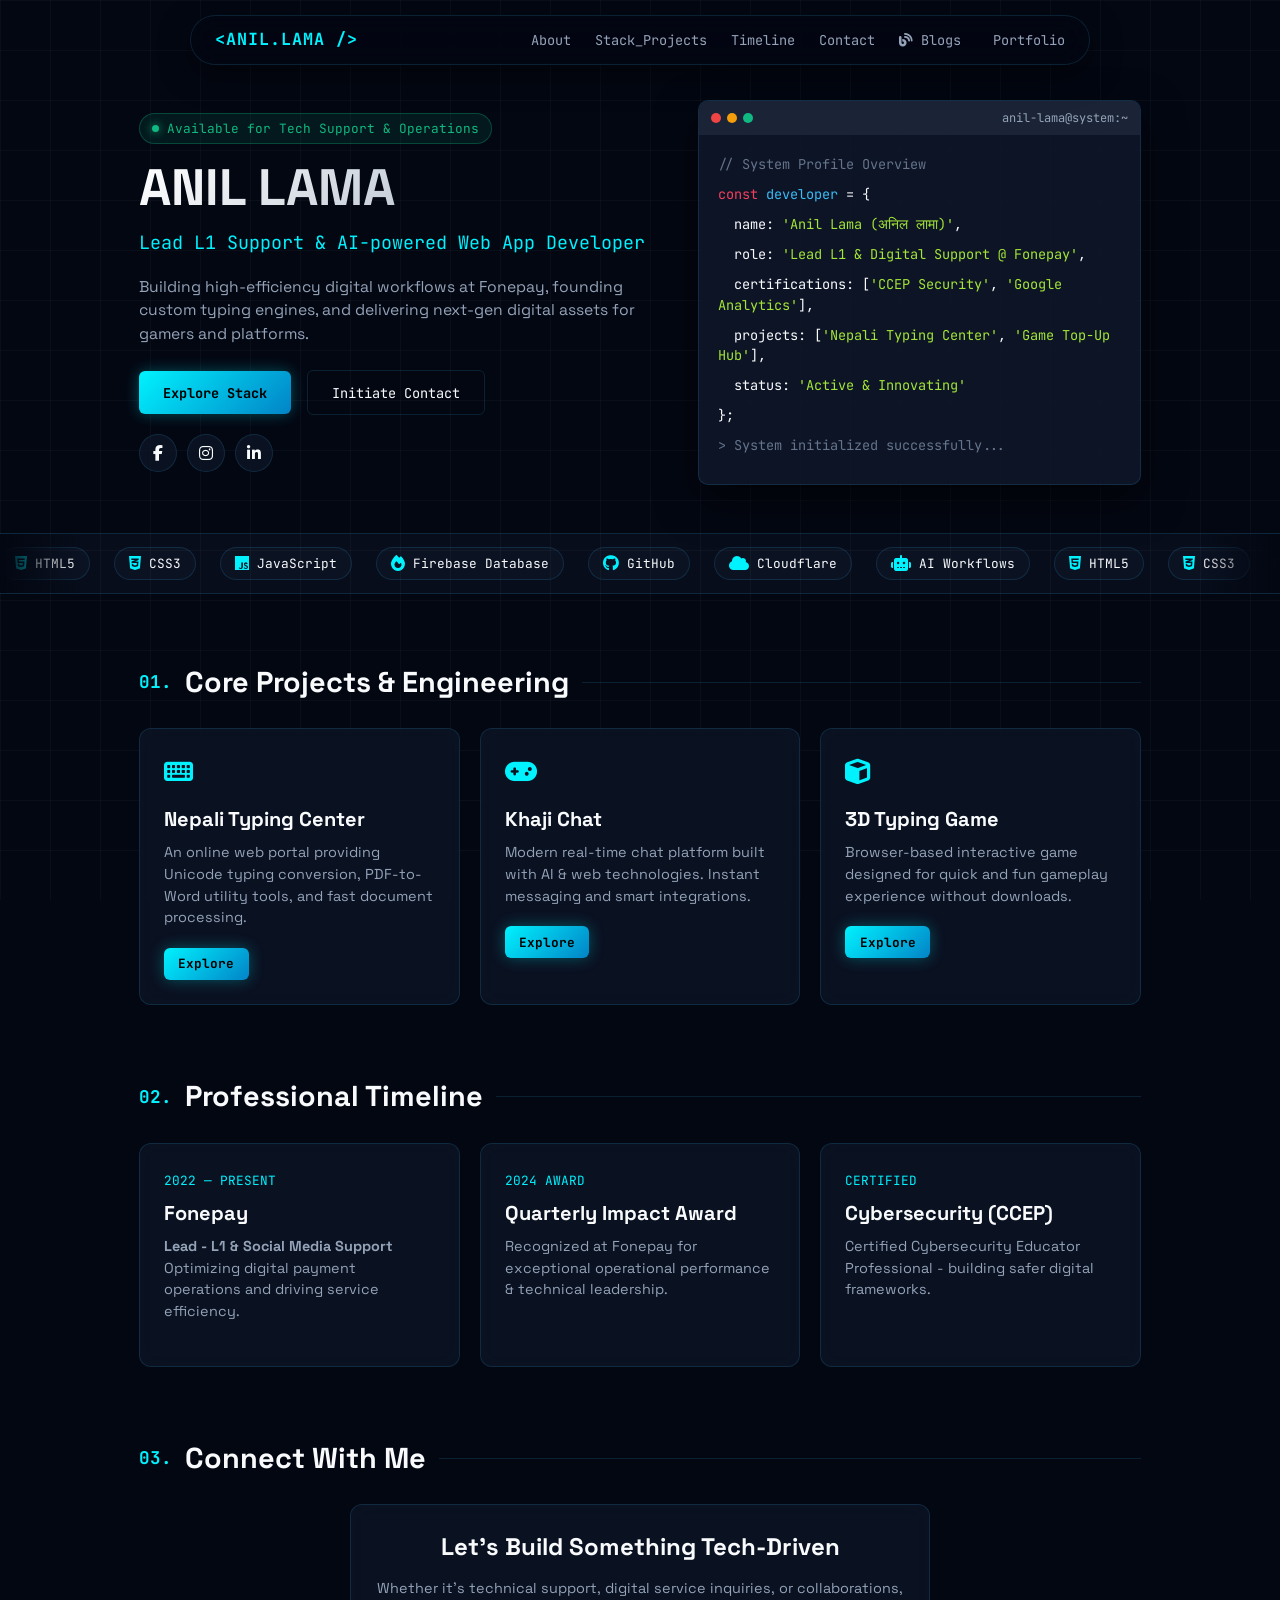
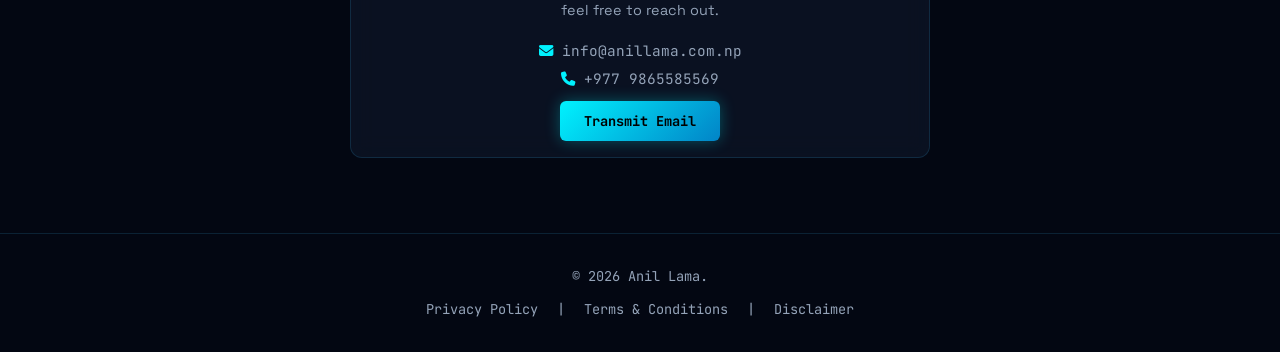
==== commit fb54e124: "Update index.html" ====
--- a/index.html
+++ b/index.html
@@ -13,7 +13,7 @@
   <meta name="robots" content="index, follow">
 
   <!-- Tab Logo -->
-  <link rel="icon" type="image/png" href="favicon.png">
+  <link rel="icon" type="image/png" href="../assets/img/tab.png">
 
   <!-- Google Tag Manager -->
   <script async src="https://www.googletagmanager.com/gtag/js?id=G-N50CL3ZTT5"></script>
--- a/style.css
+++ b/style.css
@@ -1,1522 +1,494 @@
-/*--------------------------------------------------------------
-# General
---------------------------------------------------------------*/
+:root {
+  --bg-dark: #030712;
+  --card-bg: rgba(15, 23, 42, 0.65);
+  --card-border: rgba(56, 189, 248, 0.15);
+  --neon-cyan: #00f2fe;
+  --neon-purple: #9333ea;
+  --neon-green: #10b981;
+  --text-main: #f8fafc;
+  --text-muted: #94a3b8;
+  --font-mono: 'JetBrains Mono', monospace;
+  --font-heading: 'Space Grotesk', sans-serif;
+}
+
+* {
+  margin: 0;
+  padding: 0;
+  box-sizing: border-box;
+  scroll-behavior: smooth;
+}
+
 body {
-  font-family: "Open Sans", sans-serif;
-  color: #fff;
-  position: relative;
-  background: transparent;
-}
-
-body::before {
-  content: "";
+  background-color: var(--bg-dark);
+  color: var(--text-main);
+  font-family: var(--font-heading);
+  overflow-x: hidden;
+  line-height: 1.5;
+}
+
+/* Background Interactive Canvas */
+#particle-canvas {
   position: fixed;
-  background: #040404 url("../img/background/bg-3.jpg") top left no-repeat;
-  background-size: cover;
-  left: 0;
-  right: 0;
-  top: 0;
-  height: 100vh;
-}
-
-@media (min-width: 1024px) {
-  body::before {
-    background-attachment: fixed;
-  }
-}
-
-a {
-  color: #18d26e;
-}
-
-a:hover {
-  color: #35e888;
-  text-decoration: none;
-}
-
-h1,
-h2,
-h3,
-h4,
-h5,
-h6 {
-  font-family: "Raleway", sans-serif;
-}
-.loader {
-  width: 100%;
-  height: 100%;
-  position: absolute;
   top: 0;
   left: 0;
-  background-color: black;
-}
-h1.ml8 {
-  font-weight: 900;
-  font-size: 4.5em;
-  color: #fff;
-  width: 3em;
-  height: 3em;
-}
-
-.ml8 .letters-container {
-  position: absolute;
-  left: 0;
-  right: 0;
-  margin: auto;
-  top: 0;
-  bottom: 0;
-  height: 1em;
-}
-
-.ml8 .letters {
+  width: 100vw;
+  height: 100vh;
+  z-index: 0;
+  pointer-events: none;
+}
+
+/* Grid Overlay */
+.grid-overlay {
+  position: fixed;
+  top: 0; left: 0; width: 100vw; height: 100vh;
+  background-image: linear-gradient(rgba(255, 255, 255, 0.03) 1px, transparent 1px),
+                    linear-gradient(90deg, rgba(255, 255, 255, 0.03) 1px, transparent 1px);
+  background-size: 50px 50px;
+  z-index: 1;
+  pointer-events: none;
+}
+
+/* Top Floating Cyber Nav */
+.navbar {
+  position: fixed;
+  top: 15px;
+  left: 50%;
+  transform: translateX(-50%);
+  width: 90%;
+  max-width: 900px;
+  background: rgba(3, 7, 18, 0.85);
+  backdrop-filter: blur(16px);
+  border: 1px solid var(--card-border);
+  border-radius: 99px;
+  padding: 0.7rem 1.5rem;
+  display: flex;
+  justify-content: space-between;
+  align-items: center;
+  z-index: 1000;
+  box-shadow: 0 10px 30px rgba(0, 0, 0, 0.5);
+}
+
+.nav-logo {
+  font-family: var(--font-mono);
+  font-weight: 700;
+  color: var(--neon-cyan);
+  text-decoration: none;
+  font-size: 1.05rem;
+  letter-spacing: 1px;
+}
+
+.nav-links {
+  display: flex;
+  gap: 1.5rem;
+  list-style: none;
+  align-items: center;
+}
+
+.nav-links a {
+  color: var(--text-muted);
+  text-decoration: none;
+  font-size: 0.85rem;
+  font-family: var(--font-mono);
+  transition: all 0.3s ease;
+}
+
+.nav-links a:hover {
+  color: var(--neon-cyan);
+  text-shadow: 0 0 8px var(--neon-cyan);
+}
+
+/* Main Container */
+.container {
   position: relative;
   z-index: 2;
-  display: inline-block;
-  line-height: 0.7em;
-  right: -0.12em;
-  top: -0.2em;
-}
-
-.ml8 .bang {
-  font-size: 1.4em;
-  top: auto;
-  left: -0.06em;
-}
-
-.ml8 .circle {
+  max-width: 1050px;
+  margin: 0 auto;
+  padding: 0 1.5rem;
+}
+
+/* Hero Section */
+.hero {
+  padding-top: 100px;
+  padding-bottom: 1.5rem;
+  display: flex;
+  align-items: center;
+  justify-content: space-between;
+  gap: 2.5rem;
+}
+
+.hero-content {
+  flex: 1;
+}
+
+.status-badge {
+  display: inline-flex;
+  align-items: center;
+  gap: 8px;
+  padding: 5px 12px;
+  background: rgba(16, 185, 129, 0.1);
+  border: 1px solid rgba(16, 185, 129, 0.3);
+  border-radius: 20px;
+  color: var(--neon-green);
+  font-family: var(--font-mono);
+  font-size: 0.8rem;
+  margin-bottom: 1rem;
+}
+
+.pulse-dot {
+  width: 7px;
+  height: 7px;
+  background-color: var(--neon-green);
+  border-radius: 50%;
+  box-shadow: 0 0 10px var(--neon-green);
+  animation: pulse 1.5s infinite;
+}
+
+@keyframes pulse {
+  0% { opacity: 1; transform: scale(1); }
+  50% { opacity: 0.4; transform: scale(1.2); }
+  100% { opacity: 1; transform: scale(1); }
+}
+
+.hero-title {
+  font-size: 3.2rem;
+  font-weight: 700;
+  line-height: 1.1;
+  margin-bottom: 0.8rem;
+  background: linear-gradient(135deg, #ffffff 0%, var(--text-muted) 100%);
+  -webkit-background-clip: text;
+  -webkit-text-fill-color: transparent;
+}
+
+.hero-subtitle {
+  font-size: 1.15rem;
+  color: var(--neon-cyan);
+  font-family: var(--font-mono);
+  margin-bottom: 1.2rem;
+}
+
+.hero-desc {
+  color: var(--text-muted);
+  font-size: 0.98rem;
+  max-width: 520px;
+  margin-bottom: 1.5rem;
+}
+
+.cta-group {
+  display: flex;
+  gap: 1rem;
+  align-items: center;
+  flex-wrap: wrap;
+}
+
+.btn-cyber {
+  position: relative;
+  padding: 0.7rem 1.5rem;
+  background: linear-gradient(135deg, var(--neon-cyan), #0284c7);
+  color: #000;
+  font-weight: 700;
+  font-family: var(--font-mono);
+  font-size: 0.85rem;
+  text-decoration: none;
+  border-radius: 6px;
+  transition: all 0.3s ease;
+  box-shadow: 0 0 15px rgba(0, 242, 254, 0.3);
+}
+
+.btn-cyber:hover {
+  transform: translateY(-2px);
+  box-shadow: 0 0 25px rgba(0, 242, 254, 0.6);
+}
+
+.btn-outline {
+  padding: 0.7rem 1.5rem;
+  background: transparent;
+  border: 1px solid var(--card-border);
+  color: var(--text-main);
+  font-family: var(--font-mono);
+  font-size: 0.85rem;
+  text-decoration: none;
+  border-radius: 6px;
+  transition: all 0.3s ease;
+}
+
+.btn-outline:hover {
+  border-color: var(--neon-cyan);
+  color: var(--neon-cyan);
+  background: rgba(0, 242, 254, 0.05);
+}
+
+/* Social Media Icons */
+.social-links {
+  display: flex;
+  gap: 10px;
+  margin-top: 1.2rem;
+}
+
+.social-btn {
+  width: 38px;
+  height: 38px;
+  border-radius: 50%;
+  background: var(--card-bg);
+  border: 1px solid var(--card-border);
+  color: var(--text-main);
+  display: flex;
+  align-items: center;
+  justify-content: center;
+  text-decoration: none;
+  font-size: 1rem;
+  transition: all 0.3s ease;
+}
+
+.social-btn:hover {
+  color: var(--neon-cyan);
+  border-color: var(--neon-cyan);
+  box-shadow: 0 0 12px rgba(0, 242, 254, 0.4);
+  transform: translateY(-2px);
+}
+
+/* Terminal Window Widget */
+.hero-terminal {
+  flex: 0.85;
+  background: rgba(15, 23, 42, 0.9);
+  border: 1px solid var(--card-border);
+  border-radius: 10px;
+  overflow: hidden;
+  box-shadow: 0 15px 40px rgba(0, 0, 0, 0.6);
+  font-family: var(--font-mono);
+}
+
+.terminal-header {
+  background: rgba(30, 41, 59, 0.8);
+  padding: 8px 12px;
+  display: flex;
+  align-items: center;
+  gap: 6px;
+}
+
+.term-dot {
+  width: 10px;
+  height: 10px;
+  border-radius: 50%;
+}
+.red { background: #ef4444; }
+.yellow { background: #f59e0b; }
+.green { background: #10b981; }
+
+.term-title {
+  color: var(--text-muted);
+  font-size: 0.75rem;
+  margin-left: auto;
+}
+
+.terminal-body {
+  padding: 1.2rem;
+  color: var(--text-main);
+  font-size: 0.85rem;
+}
+
+.code-line {
+  margin-bottom: 0.6rem;
+}
+.code-keyword { color: #f43f5e; }
+.code-func { color: #38bdf8; }
+.code-str { color: #a3e635; }
+.code-comment { color: #64748b; }
+
+/* Infinite Rotating Tools Slider */
+.ticker-section {
+  width: 100%;
+  overflow: hidden;
+  padding: 0.8rem 0;
+  margin: 1.5rem 0 2rem;
+  background: rgba(15, 23, 42, 0.4);
+  border-top: 1px solid var(--card-border);
+  border-bottom: 1px solid var(--card-border);
+  position: relative;
+}
+
+.ticker-section::before,
+.ticker-section::after {
+  content: '';
   position: absolute;
+  top: 0; width: 80px; height: 100%;
+  z-index: 2;
+  pointer-events: none;
+}
+
+.ticker-section::before {
   left: 0;
+  background: linear-gradient(to right, var(--bg-dark), transparent);
+}
+
+.ticker-section::after {
   right: 0;
-  margin: auto;
-  top: 0;
-  bottom: 0;
-}
-
-.ml8 .circle-white {
-  width: 3em;
-  height: 3em;
-  border: 2px dashed white;
-  border-radius: 2em;
-}
-
-.ml8 .circle-dark {
-  width: 2.2em;
-  height: 2.2em;
-  background-color: #4f7b86;
-  border-radius: 3em;
-  z-index: 1;
-}
-
-.ml8 .circle-dark-dashed {
-  border-radius: 2.4em;
-  background-color: transparent;
-  border: 2px dashed #4f7b86;
-  width: 2.3em;
-  height: 2.3em;
-}
-/*--------------------------------------------------------------
-# Header
---------------------------------------------------------------*/
-#header {
-  transition: ease-in-out 0.3s;
-  position: relative;
-  height: 100vh;
-  display: flex;
-  align-items: center;
-  z-index: 997;
-  overflow-y: auto;
-}
-
-.testimonial-img {
-  width: 90px;
-  border-radius: 50%;
-  margin: -40px 0 0 40px;
-  position: relative;
-  z-index: 2;
-  border: 6px solid rgba(255, 255, 255, 0.12);
-}
-
-#header * {
-  transition: ease-in-out 0.3s;
-}
-
-#header h1 {
-  font-size: 48px;
-  margin: 0;
-  padding: 0;
-  line-height: 1;
-  font-weight: 700;
-  font-family: "Poppins", sans-serif;
-}
-
-#header h1 a,
-#header h1 a:hover {
-  color: #fff;
-  line-height: 1;
-  display: inline-block;
-}
-
-#header h2 {
-  font-size: 24px;
-  margin-top: 20px;
-  color: rgba(255, 255, 255, 0.8);
-}
-
-#header h2 span {
-  color: #fff;
-  /* border-bottom: 2px solid #18d26e; */
-  padding-bottom: 6px;
-}
-
-.cd-words-wrapper {
-  display: inline-block;
-  position: relative;
-  text-align: left;
-}
-.cd-words-wrapper b {
-  display: inline-block;
-  position: absolute;
+  background: linear-gradient(to left, var(--bg-dark), transparent);
+}
+
+.ticker-track {
+  display: flex;
+  gap: 1.5rem;
+  width: max-content;
+  animation: scrollTrack 25s linear infinite;
+}
+
+.ticker-track:hover {
+  animation-play-state: paused;
+}
+
+@keyframes scrollTrack {
+  0% { transform: translateX(0); }
+  100% { transform: translateX(-50%); }
+}
+
+.tool-badge {
+  display: flex;
+  align-items: center;
+  gap: 8px;
+  padding: 6px 14px;
+  background: var(--card-bg);
+  border: 1px solid var(--card-border);
+  border-radius: 30px;
+  font-family: var(--font-mono);
+  font-size: 0.8rem;
+  color: var(--text-main);
   white-space: nowrap;
-  left: 0;
-  top: 0;
-}
-.cd-words-wrapper b.is-visible {
-  position: relative;
-}
-.no-js .cd-words-wrapper b {
-  opacity: 0;
-}
-.no-js .cd-words-wrapper b.is-visible {
-  opacity: 1;
-}
-
-@media screen and (max-width: 600px) {
-  .cd-words-wrapper {
-  width: 130px !important;
-  }
- }
-
-/* -------------------------------- 
-
-xrotate-1 
-
--------------------------------- */
-.cd-headline.rotate-1 .cd-words-wrapper {
-  -webkit-perspective: 300px;
-  -moz-perspective: 300px;
-  perspective: 300px;
-}
-.cd-headline.rotate-1 b {
-  opacity: 0;
-  -webkit-transform-origin: 50% 100%;
-  -moz-transform-origin: 50% 100%;
-  -ms-transform-origin: 50% 100%;
-  -o-transform-origin: 50% 100%;
-  transform-origin: 50% 100%;
-  -webkit-transform: rotateX(180deg);
-  -moz-transform: rotateX(180deg);
-  -ms-transform: rotateX(180deg);
-  -o-transform: rotateX(180deg);
-  transform: rotateX(180deg);
-}
-.cd-headline.rotate-1 b.is-visible {
-  opacity: 1;
-  -webkit-transform: rotateX(0deg);
-  -moz-transform: rotateX(0deg);
-  -ms-transform: rotateX(0deg);
-  -o-transform: rotateX(0deg);
-  transform: rotateX(0deg);
-  -webkit-animation: cd-rotate-1-in 1.2s;
-  -moz-animation: cd-rotate-1-in 1.2s;
-  animation: cd-rotate-1-in 1.2s;
-}
-.cd-headline.rotate-1 b.is-hidden {
-  -webkit-transform: rotateX(180deg);
-  -moz-transform: rotateX(180deg);
-  -ms-transform: rotateX(180deg);
-  -o-transform: rotateX(180deg);
-  transform: rotateX(180deg);
-  -webkit-animation: cd-rotate-1-out 1.2s;
-  -moz-animation: cd-rotate-1-out 1.2s;
-  animation: cd-rotate-1-out 1.2s;
-}
-
-@-webkit-keyframes cd-rotate-1-in {
-  0% {
-    -webkit-transform: rotateX(180deg);
-    opacity: 0;
-  }
-  35% {
-    -webkit-transform: rotateX(120deg);
-    opacity: 0;
-  }
-  65% {
-    opacity: 0;
-  }
-  100% {
-    -webkit-transform: rotateX(360deg);
-    opacity: 1;
-  }
-}
-@-moz-keyframes cd-rotate-1-in {
-  0% {
-    -moz-transform: rotateX(180deg);
-    opacity: 0;
-  }
-  35% {
-    -moz-transform: rotateX(120deg);
-    opacity: 0;
-  }
-  65% {
-    opacity: 0;
-  }
-  100% {
-    -moz-transform: rotateX(360deg);
-    opacity: 1;
-  }
-}
-@keyframes cd-rotate-1-in {
-  0% {
-    -webkit-transform: rotateX(180deg);
-    -moz-transform: rotateX(180deg);
-    -ms-transform: rotateX(180deg);
-    -o-transform: rotateX(180deg);
-    transform: rotateX(180deg);
-    opacity: 0;
-  }
-  35% {
-    -webkit-transform: rotateX(120deg);
-    -moz-transform: rotateX(120deg);
-    -ms-transform: rotateX(120deg);
-    -o-transform: rotateX(120deg);
-    transform: rotateX(120deg);
-    opacity: 0;
-  }
-  65% {
-    opacity: 0;
-  }
-  100% {
-    -webkit-transform: rotateX(360deg);
-    -moz-transform: rotateX(360deg);
-    -ms-transform: rotateX(360deg);
-    -o-transform: rotateX(360deg);
-    transform: rotateX(360deg);
-    opacity: 1;
-  }
-}
-@-webkit-keyframes cd-rotate-1-out {
-  0% {
-    -webkit-transform: rotateX(0deg);
-    opacity: 1;
-  }
-  35% {
-    -webkit-transform: rotateX(-40deg);
-    opacity: 1;
-  }
-  65% {
-    opacity: 0;
-  }
-  100% {
-    -webkit-transform: rotateX(180deg);
-    opacity: 0;
-  }
-}
-@-moz-keyframes cd-rotate-1-out {
-  0% {
-    -moz-transform: rotateX(0deg);
-    opacity: 1;
-  }
-  35% {
-    -moz-transform: rotateX(-40deg);
-    opacity: 1;
-  }
-  65% {
-    opacity: 0;
-  }
-  100% {
-    -moz-transform: rotateX(180deg);
-    opacity: 0;
-  }
-}
-@keyframes cd-rotate-1-out {
-  0% {
-    -webkit-transform: rotateX(0deg);
-    -moz-transform: rotateX(0deg);
-    -ms-transform: rotateX(0deg);
-    -o-transform: rotateX(0deg);
-    transform: rotateX(0deg);
-    opacity: 1;
-  }
-  35% {
-    -webkit-transform: rotateX(-40deg);
-    -moz-transform: rotateX(-40deg);
-    -ms-transform: rotateX(-40deg);
-    -o-transform: rotateX(-40deg);
-    transform: rotateX(-40deg);
-    opacity: 1;
-  }
-  65% {
-    opacity: 0;
-  }
-  100% {
-    -webkit-transform: rotateX(180deg);
-    -moz-transform: rotateX(180deg);
-    -ms-transform: rotateX(180deg);
-    -o-transform: rotateX(180deg);
-    transform: rotateX(180deg);
-    opacity: 0;
-  }
-}
-
-#header img {
-  padding: 0;
-  margin: 0;
-}
-
-#header .social-links {
-  margin-top: 40px;
-  display: flex;
-}
-
-#header .social-links a {
-  font-size: 16px;
-  display: flex;
-  justify-content: center;
-  align-items: center;
-  background: rgba(255, 255, 255, 0.1);
-  color: #fff;
-  line-height: 1;
-  margin-right: 8px;
-  border-radius: 50%;
-  width: 40px;
-  height: 40px;
-}
-
-#header .social-links a:hover {
-  background: #18d26e;
-}
-
-@media (max-width: 992px) {
-  #header h1 {
-    font-size: 36px;
-  }
-  #header h2 {
-    font-size: 20px;
-    line-height: 30px;
-  }
-  #header .social-links {
-    margin-top: 15px;
-  }
-  #header .container {
-    display: flex;
-    flex-direction: column;
-    align-items: center;
-  }
-}
-
-/*--------------------------------------------------------------
-# Navigation Menu
---------------------------------------------------------------*/
-/* Desktop Navigation */
-.nav-menu {
-  margin-top: 35px;
-}
-
-.nav-menu ul {
-  display: flex;
-  margin: 0;
-  padding: 0;
-  list-style: none;
-}
-
-.nav-menu li + li {
-  margin-left: 30px;
-}
-
-.nav-menu a {
-  display: block;
-  position: relative;
-  color: rgba(255, 255, 255, 0.7);
-  font-size: 16px;
-  font-family: "Poppins", sans-serif;
-  font-weight: 400;
-}
-
-.nav-menu a:before {
-  content: "";
-  position: absolute;
-  width: 0;
-  height: 2px;
-  bottom: -4px;
-  left: 0;
-  background-color: #18d26e;
-  visibility: hidden;
-  width: 0px;
-  transition: all 0.3s ease-in-out 0s;
-}
-
-.nav-menu a:hover:before,
-.nav-menu li:hover > a:before,
-.nav-menu .active > a:before {
-  visibility: visible;
-  width: 25px;
-}
-
-.nav-menu a:hover,
-.nav-menu .active > a,
-.nav-menu li:hover > a {
-  color: #fff;
-  text-decoration: none;
-}
-
-/* Mobile Navigation */
-.mobile-nav-toggle {
-  position: fixed;
-  right: 15px;
-  top: 15px;
-  z-index: 9998;
-  border: 0;
-  background: none;
-  font-size: 24px;
-  transition: all 0.4s;
-  outline: none !important;
-  line-height: 1;
-  cursor: pointer;
-  text-align: right;
-}
-
-.mobile-nav-toggle i {
-  color: #fff;
-}
-
-.mobile-nav {
-  position: fixed;
-  top: 55px;
-  right: 15px;
-  bottom: 15px;
-  left: 15px;
-  z-index: 9999;
-  overflow-y: auto;
-  background: rgba(0, 0, 0, 0.7);
-  transition: ease-in-out 0.2s;
-  opacity: 0;
-  visibility: hidden;
-  border-radius: 10px;
-  padding: 10px 0;
-  border: 2px solid rgba(255, 255, 255, 0.12);
-  text-align: center;
-}
-
-.mobile-nav * {
-  margin: 0;
-  padding: 0;
-  list-style: none;
-}
-
-.mobile-nav a {
-  display: block;
-  position: relative;
-  color: #fff;
-  padding: 10px 20px;
-  font-weight: 500;
-  outline: none;
-}
-
-.mobile-nav a:hover,
-.mobile-nav .active > a,
-.mobile-nav li:hover > a {
-  color: #18d26e;
-  text-decoration: none;
-}
-
-.mobile-nav-overly {
-  width: 100%;
-  height: 100%;
-  z-index: 9997;
-  top: 0;
-  left: 0;
-  position: fixed;
-  background: rgba(9, 9, 9, 0.6);
-  overflow: hidden;
-  display: none;
-  transition: ease-in-out 0.2s;
-}
-
-.mobile-nav-active {
-  overflow: hidden;
-}
-
-.mobile-nav-active .mobile-nav {
-  opacity: 1;
-  visibility: visible;
-}
-
-.mobile-nav-active .mobile-nav-toggle i {
-  color: #fff;
-}
-
-/* Header Top */
-#header.header-top {
-  height: 80px;
-  position: fixed;
-  left: 0;
-  top: 0;
-  right: 0;
-  background: rgba(0, 0, 0, 0.9);
-}
-
-#header.header-top .social-links,
-#header.header-top h2 {
-  display: none;
-}
-
-#header.header-top h1 {
-  margin-right: auto;
-  font-size: 36px;
-}
-
-#header.header-top .container {
-  display: flex;
-  align-items: center;
-}
-
-#header.header-top .nav-menu {
-  margin: 0;
-}
-
-@media (max-width: 768px) {
-  #header.header-top {
-    height: 60px;
-  }
-  #header.header-top h1 {
-    font-size: 26px;
-  }
-}
-
-/*--------------------------------------------------------------
-# Sections General
---------------------------------------------------------------*/
+  transition: all 0.3s ease;
+}
+
+.tool-badge i {
+  font-size: 1rem;
+  color: var(--neon-cyan);
+}
+
+.tool-badge:hover {
+  border-color: var(--neon-cyan);
+  box-shadow: 0 0 10px rgba(0, 242, 254, 0.3);
+}
+
+/* Sections & Grids */
 section {
-  overflow: hidden;
-  position: absolute;
-  width: 100%;
-  top: 140px;
-  bottom: 100%;
-  opacity: 0;
-  transition: ease-in-out 0.4s;
-  z-index: 2;
-}
-
-section.section-show {
-  top: 100px;
-  bottom: auto;
-  opacity: 1;
-  padding-bottom: 45px;
-}
-
-section .container {
-  background: rgba(0, 0, 0, 0.9);
-  padding: 30px;
-}
-
-@media (max-width: 768px) {
-  section {
-    top: 120px;
-  }
-  section.section-show {
-    top: 80px;
-  }
-}
-
-.section-title h2 {
-  font-size: 14px;
-  font-weight: 500;
-  padding: 0;
-  line-height: 1px;
-  margin: 0 0 20px 0;
-  letter-spacing: 2px;
-  text-transform: uppercase;
-  color: #aaaaaa;
-  font-family: "Poppins", sans-serif;
-}
-
-.section-title h2::after {
-  content: "";
-  width: 120px;
+  padding: 2.2rem 0;
+}
+
+.section-title {
+  font-size: 1.8rem;
+  margin-bottom: 1.5rem;
+  display: flex;
+  align-items: center;
+  gap: 0.8rem;
+}
+
+.section-title::after {
+  content: '';
+  flex: 1;
   height: 1px;
-  display: inline-block;
-  background: #4ceb95;
-  margin: 4px 10px;
-}
-
-.section-title p {
-  margin: 0;
-  margin: -15px 0 15px 0;
-  font-size: 36px;
-  font-weight: 700;
-  text-transform: uppercase;
-  font-family: "Poppins", sans-serif;
-  color: #fff;
-}
-
-/*--------------------------------------------------------------
-# About
---------------------------------------------------------------*/
-.about-me .content h3 {
-  font-weight: 700;
-  font-size: 26px;
-  color: #18d26e;
-}
-
-.about-me .content ul {
-  list-style: none;
-  padding: 0;
-}
-
-.about-me .content ul li {
-  padding-bottom: 10px;
-}
-
-.about-me .content ul i {
-  font-size: 20px;
-  padding-right: 2px;
-  color: #18d26e;
-}
-
-.about-me .content p:last-child {
-  margin-bottom: 0;
-}
-
-/*--------------------------------------------------------------
-# Counts
---------------------------------------------------------------*/
-.counts {
-  padding: 70px 0 60px;
-}
-
-.counts .count-box {
-  padding: 30px 30px 25px 30px;
-  width: 100%;
-  position: relative;
-  text-align: center;
-  background: rgba(255, 255, 255, 0.08);
-}
-
-.counts .count-box i {
-  position: absolute;
-  top: -25px;
-  left: 50%;
-  transform: translateX(-50%);
-  font-size: 24px;
-  background: rgba(255, 255, 255, 0.1);
-  padding: 12px;
-  color: #18d26e;
-  border-radius: 50px;
-}
-
-.counts .count-box span {
-  font-size: 36px;
-  display: block;
-  font-weight: 600;
-  color: #fff;
-}
-
-.counts .count-box p {
-  padding: 0;
-  margin: 0;
-  font-family: "Raleway", sans-serif;
-  font-size: 14px;
-}
-
-/*--------------------------------------------------------------
-# Skills
---------------------------------------------------------------*/
-.skills .progress {
-  height: 50px;
-  display: block;
-  background: none;
-}
-
-.skills .progress .skill {
-  padding: 0;
-  margin: 0 0 6px 0;
-  text-transform: uppercase;
-  display: block;
-  font-weight: 600;
-  font-family: "Poppins", sans-serif;
-  color: #fff;
-}
-
-.skills .progress .skill .val {
-  float: right;
-  font-style: normal;
-}
-
-.skills .progress-bar-wrap {
-  background: rgba(255, 255, 255, 0.15);
-}
-
-.skills .progress-bar {
-  width: 1px;
-  height: 10px;
-  transition: 0.9s;
-  background-color: #18d26e;
-}
-
-/*--------------------------------------------------------------
-# Interests
---------------------------------------------------------------*/
-.interests .icon-box {
-  display: flex;
-  align-items: center;
-  padding: 20px;
-  background: rgba(255, 255, 255, 0.08);
-  transition: ease-in-out 0.3s;
-}
-
-.interests .icon-box i {
-  font-size: 32px;
-  padding-right: 10px;
-  line-height: 1;
-}
-
-.interests .icon-box h3 {
-  font-weight: 700;
-  margin: 0;
-  padding: 0;
-  line-height: 1;
-  font-size: 16px;
-  color: #fff;
-}
-
-.interests .icon-box:hover {
-  background: rgba(255, 255, 255, 0.12);
-}
-
-/*--------------------------------------------------------------
-# Testimonials
---------------------------------------------------------------*/
-.testimonials .testimonial-item {
-  box-sizing: content-box;
-  min-height: 320px;
-}
-
-.testimonials .testimonial-item .testimonial-img {
-  width: 90px;
-  border-radius: 50%;
-  margin: -40px 0 0 40px;
-  position: relative;
-  z-index: 2;
-  border: 6px solid rgba(255, 255, 255, 0.12);
-}
-
-.testimonials .testimonial-item h3 {
-  font-size: 18px;
-  font-weight: bold;
-  margin: 10px 0 5px 45px;
-  color: #fff;
-}
-
-.testimonials .testimonial-item h4 {
-  font-size: 14px;
-  color: #999;
-  margin: 0 0 0 45px;
-}
-
-.testimonials .testimonial-item .quote-icon-left,
-.testimonials .testimonial-item .quote-icon-right {
-  color: rgba(255, 255, 255, 0.25);
-  font-size: 26px;
-}
-
-.testimonials .testimonial-item .quote-icon-left {
-  display: inline-block;
-  left: -5px;
-  position: relative;
-}
-
-.testimonials .testimonial-item .quote-icon-right {
-  display: inline-block;
-  right: -5px;
-  position: relative;
-  top: 10px;
-}
-
-.testimonials .testimonial-item p {
-  font-style: italic;
-  margin: 0 15px 0 15px;
-  padding: 20px 20px 60px 20px;
-  background: rgba(255, 255, 255, 0.1);
-  position: relative;
-  border-radius: 6px;
-  position: relative;
-  z-index: 1;
-}
-
-.testimonials .owl-nav,
-.testimonials .owl-dots {
-  margin-top: 5px;
-  text-align: center;
-}
-
-.testimonials .owl-dot {
-  display: inline-block;
-  margin: 0 5px;
-  width: 12px;
-  height: 12px;
-  border-radius: 50%;
-  background-color: rgba(255, 255, 255, 0.3) !important;
-}
-
-.testimonials .owl-dot.active {
-  background-color: #18d26e !important;
-}
-
-@media (max-width: 767px) {
-  .testimonials {
-    margin: 30px 10px;
-  }
-}
-
-/*--------------------------------------------------------------
-# Resume
---------------------------------------------------------------*/
-.resume .resume-title {
-  font-size: 26px;
-  font-weight: 700;
-  margin-top: 20px;
-  margin-bottom: 20px;
-  color: #fff;
-}
-
-.resume .resume-item {
-  padding: 0 0 20px 20px;
-  margin-top: -2px;
-  border-left: 2px solid rgba(255, 255, 255, 0.2);
-  position: relative;
-}
-
-.resume .resume-item h4 {
-  line-height: 18px;
-  font-size: 18px;
-  font-weight: 600;
-  text-transform: uppercase;
-  font-family: "Poppins", sans-serif;
-  color: #18d26e;
-  margin-bottom: 10px;
-}
-
-.resume .resume-item h5 {
-  font-size: 16px;
-  background: rgba(255, 255, 255, 0.15);
-  padding: 5px 15px;
-  display: inline-block;
-  font-weight: 600;
-  margin-bottom: 10px;
-}
-
-.resume .resume-item ul {
-  padding-left: 20px;
-}
-
-.resume .resume-item ul li {
-  padding-bottom: 10px;
-}
-
-.resume .resume-item:last-child {
-  padding-bottom: 0;
-}
-
-.resume .resume-item::before {
-  content: "";
-  position: absolute;
-  width: 16px;
-  height: 16px;
-  border-radius: 50px;
-  left: -9px;
-  top: 0;
-  background: #18d26e;
-  border: 2px solid #18d26e;
-}
-
-/*--------------------------------------------------------------
-# Quotes
---------------------------------------------------------------*/
-.quotes .icon-box {
-  text-align: center;
-  background: rgba(204, 204, 204, 0.1);
-  padding: 80px 20px;
-  transition: all ease-in-out 0.3s;
-}
-
-.author-img-quotes {
-  width: 150px;
-  border-radius: 50%;
-  position: relative;
-  z-index: 2;
-  border: 6px solid rgba(255, 255, 255, 0.12);
-}
-
-.quotes .icon-box .icon {
-  margin: 0 auto;
-  width: 64px;
-  height: 64px;
-  background: #18d26e;
-  border-radius: 5px;
-  transition: all 0.3s ease-out 0s;
-  display: flex;
-  align-items: center;
-  justify-content: center;
-  margin-bottom: 20px;
-  transform-style: preserve-3d;
-}
-
-.quotes .icon-box .icon i {
-  color: #fff;
-  font-size: 28px;
-}
-
-.quotes .icon-box .icon::before {
-  position: absolute;
-  content: "";
-  left: -8px;
-  top: -8px;
-  height: 100%;
-  width: 100%;
-  background: rgba(255, 255, 255, 0.15);
-  border-radius: 5px;
-  transition: all 0.3s ease-out 0s;
-  transform: translateZ(-1px);
-}
-
-.quotes .icon-box h4 {
-  font-weight: 700;
-  margin-bottom: 15px;
-  font-size: 24px;
-}
-
-.quotes .icon-box h4 a {
-  color: #fff;
-}
-
-.quotes .icon-box p {
-  line-height: 24px;
-  font-size: 14px;
-  margin-bottom: 0;
-}
-
-.quotes .icon-box:hover {
-  background: #18d26e;
-  border-color: #18d26e;
-}
-
-.quotes .icon-box:hover .icon {
-  background: #fff;
-}
-
-.quotes .icon-box:hover .icon i {
-  color: #18d26e;
-}
-
-.quotes .icon-box:hover .icon::before {
-  background: #35e888;
-}
-
-.quotes .icon-box:hover h4 a,
-.quotes .icon-box:hover p {
-  color: #fff;
-}
-
-/*--------------------------------------------------------------
-# Portfolio
---------------------------------------------------------------*/
-.portfolio .portfolio-item {
-  margin-bottom: 30px;
-}
-
-.portfolio #portfolio-flters {
-  padding: 0;
-  margin: 0 auto 15px auto;
-  list-style: none;
-  text-align: center;
-  border-radius: 50px;
-  padding: 2px 15px;
-}
-
-.portfolio #portfolio-flters li {
-  cursor: pointer;
-  display: inline-block;
-  padding: 8px 16px 10px 16px;
-  font-size: 14px;
-  font-weight: 600;
-  line-height: 1;
-  text-transform: uppercase;
-  color: #fff;
-  background: rgba(255, 255, 255, 0.1);
-  margin: 0 3px 10px 3px;
-  transition: all 0.3s ease-in-out;
-  border-radius: 4px;
-}
-
-.portfolio #portfolio-flters li:hover,
-.portfolio #portfolio-flters li.filter-active {
-  background: #18d26e;
-}
-
-.portfolio #portfolio-flters li:last-child {
-  margin-right: 0;
-}
-
-.portfolio .portfolio-wrap {
-  transition: 0.3s;
+  background: var(--card-border);
+}
+
+.section-num {
+  color: var(--neon-cyan);
+  font-family: var(--font-mono);
+  font-size: 1.1rem;
+}
+
+.cards-grid {
+  display: grid;
+  grid-template-columns: repeat(auto-fit, minmax(290px, 1fr));
+  gap: 1.25rem;
+}
+
+.tech-card {
+  background: var(--card-bg);
+  backdrop-filter: blur(12px);
+  border: 1px solid var(--card-border);
+  border-radius: 12px;
+  padding: 1.5rem;
   position: relative;
   overflow: hidden;
-  z-index: 1;
-  background: rgba(0, 0, 0, 0.6);
-}
-
-.portfolio .portfolio-wrap::before {
-  content: "";
-  background: rgba(0, 0, 0, 0.6);
+  transition: all 0.3s cubic-bezier(0.175, 0.885, 0.32, 1.275);
+}
+
+.tech-card::before {
+  content: '';
   position: absolute;
-  left: 30px;
-  right: 30px;
-  top: 30px;
-  bottom: 30px;
-  transition: all ease-in-out 0.3s;
-  z-index: 2;
+  top: 0; left: 0; width: 100%; height: 2px;
+  background: linear-gradient(90deg, transparent, var(--neon-cyan), transparent);
   opacity: 0;
-}
-
-.portfolio .portfolio-wrap .portfolio-info {
+  transition: opacity 0.3s;
+}
+
+.tech-card:hover {
+  transform: translateY(-5px);
+  border-color: rgba(0, 242, 254, 0.4);
+  box-shadow: 0 10px 25px rgba(0, 0, 0, 0.4);
+}
+
+.tech-card:hover::before {
   opacity: 1;
-  background: rgba(0, 0, 0, 0.6);
-  position: absolute;
-  top: 0;
-  left: 0;
-  right: 0;
-  bottom: 0;
+}
+
+.card-icon {
+  font-size: 1.6rem;
+  color: var(--neon-cyan);
+  margin-bottom: 0.8rem;
+}
+
+.tech-card h3 {
+  font-size: 1.25rem;
+  margin-bottom: 0.5rem;
+}
+
+.tech-card p {
+  color: var(--text-muted);
+  font-size: 0.9rem;
+  margin-bottom: 1.2rem;
+}
+
+.tech-tags {
+  display: flex;
+  flex-wrap: wrap;
+  gap: 8px;
+}
+
+/* Footer */
+footer {
+  border-top: 1px solid var(--card-border);
+  padding: 2rem 0;
+  margin-top: 2.5rem;
   text-align: center;
-  z-index: 3;
-  transition: all ease-in-out 0.3s;
-  display: flex;
-  flex-direction: column;
+  color: var(--text-muted);
+  font-family: var(--font-mono);
+  font-size: 0.85rem;
+}
+
+.footer-links {
+  display: flex;
   justify-content: center;
-  align-items: center;
-}
-
-.portfolio .portfolio-wrap .portfolio-info::before {
-  display: block;
-  content: "";
-  width: 48px;
-  height: 48px;
-  position: absolute;
-  top: 35px;
-  left: 35px;
-  border-top: 3px solid #fff;
-  border-left: 3px solid #fff;
-  transition: all 0.5s ease 0s;
-  z-index: 9994;
-}
-
-.portfolio .portfolio-wrap .portfolio-info::after {
-  display: block;
-  content: "";
-  width: 48px;
-  height: 48px;
-  position: absolute;
-  bottom: 35px;
-  right: 35px;
-  border-bottom: 3px solid #fff;
-  border-right: 3px solid #fff;
-  transition: all 0.5s ease 0s;
-  z-index: 9994;
-}
-
-.portfolio .portfolio-wrap .portfolio-info h4 {
-  font-size: 20px;
-  color: #fff;
-  font-weight: 600;
-}
-
-.portfolio .portfolio-wrap .portfolio-info p {
-  color: #ffffff;
-  font-size: 14px;
-  text-transform: uppercase;
-  padding: 0;
-  margin: 0;
-}
-
-.portfolio .portfolio-wrap .portfolio-links {
-  text-align: center;
-  z-index: 4;
-}
-
-.portfolio .portfolio-wrap .portfolio-links a {
-  color: #fff;
-  margin: 0 2px;
-  font-size: 28px;
-  display: inline-block;
-  transition: 0.3s;
-}
-
-.portfolio .portfolio-wrap .portfolio-links a:hover {
-  color: #63eda3;
-}
-
-.portfolio .portfolio-wrap:hover::before {
-  top: 0;
-  left: 0;
-  right: 0;
-  bottom: 0;
-  opacity: 1;
-}
-
-.portfolio .portfolio-wrap:hover .portfolio-info {
-  opacity: 1;
-}
-
-.portfolio .portfolio-wrap:hover .portfolio-info::before {
-  top: 15px;
-  left: 15px;
-}
-
-.portfolio .portfolio-wrap:hover .portfolio-info::after {
-  bottom: 15px;
-  right: 15px;
-}
-
-.portfolio .portfolio-wrap .portfolio-info-worker {
-  position: absolute;
-  top: 200px;
-  left: 0;
-  right: 0;
-  bottom: 0;
-  text-align: center;
-  z-index: 3;
-  transition: all ease-in-out 0.3s;
-  display: flex;
-  flex-direction: column;
-  justify-content: center;
-  align-items: center;
-}
-.portfolio .portfolio-wrap .portfolio-info-worker h4 {
-  font-size: 20px;
-  color: #fff;
-  font-weight: 600;
-}
-
-@media (min-width: 1024px) {
-  .portfolio-info-worker-left {
-    left: 100%;
+  gap: 1.2rem;
+  margin-top: 0.8rem;
+}
+
+.footer-links a {
+  color: var(--text-muted);
+  text-decoration: none;
+}
+
+.footer-links a:hover {
+  color: var(--neon-cyan);
+}
+
+/* Responsive */
+@media (max-width: 900px) {
+  .hero {
+    flex-direction: column;
+    text-align: center;
+    padding-top: 100px;
   }
-}
-
-/*--------------------------------------------------------------
-# Contact
---------------------------------------------------------------*/
-.contact .info-box {
-  color: #444444;
-  padding: 20px;
-  width: 100%;
-  background: rgba(255, 255, 255, 0.08);
-}
-
-.contact .info-box i.bx {
-  font-size: 24px;
-  color: #18d26e;
-  border-radius: 50%;
-  padding: 14px;
-  float: left;
-  background: rgba(255, 255, 255, 0.1);
-}
-
-.contact .info-box h3 {
-  font-size: 20px;
-  color: rgba(255, 255, 255, 0.5);
-  font-weight: 700;
-  margin: 10px 0 8px 68px;
-}
-
-.contact .info-box p {
-  padding: 0;
-  color: #fff;
-  line-height: 24px;
-  font-size: 14px;
-  margin: 0 0 0 68px;
-}
-
-.contact .info-box .social-links {
-  margin: 5px 0 0 68px;
-  display: flex;
-}
-
-.contact .info-box .social-links a {
-  font-size: 18px;
-  display: inline-block;
-  color: #fff;
-  line-height: 1;
-  margin-right: 12px;
-  transition: 0.3s;
-}
-
-.contact .info-box .social-links a:hover {
-  color: #18d26e;
-}
-
-.contact .contact-form {
-  padding: 30px;
-  background: rgba(255, 255, 255, 0.08);
-}
-
-.contact .contact-form .validate {
-  display: none;
-  color: red;
-  margin: 0 0 15px 0;
-  font-weight: 400;
-  font-size: 13px;
-}
-
-.contact .contact-form .error-message {
-  display: none;
-  background: rgba(255, 255, 255, 0.08);
-  background: #ed3c0d;
-  text-align: center;
-  padding: 15px;
-  font-weight: 600;
-}
-
-.contact .contact-form .sent-message {
-  display: none;
-  background: rgba(255, 255, 255, 0.08);
-  background: #18d26e;
-  text-align: center;
-  padding: 15px;
-  font-weight: 600;
-}
-
-.contact .contact-form .loading {
-  display: none;
-  background: rgba(255, 255, 255, 0.08);
-  text-align: center;
-  padding: 15px;
-}
-
-.contact .contact-form .loading:before {
-  content: "";
-  display: inline-block;
-  border-radius: 50%;
-  width: 24px;
-  height: 24px;
-  margin: 0 10px -6px 0;
-  border: 3px solid #18d26e;
-  border-top-color: #eee;
-  -webkit-animation: animate-loading 1s linear infinite;
-  animation: animate-loading 1s linear infinite;
-}
-
-.contact .contact-form input,
-.contact .contact-form textarea {
-  border-radius: 0;
-  box-shadow: none;
-  font-size: 14px;
-  background: rgba(255, 255, 255, 0.08);
-  border: 0;
-  transition: 0.3s;
-  color: #fff;
-}
-
-.contact .contact-form input:focus,
-.contact .contact-form textarea:focus {
-  background-color: rgba(255, 255, 255, 0.11);
-}
-
-.contact .contact-form input::-webkit-input-placeholder,
-.contact .contact-form textarea::-webkit-input-placeholder {
-  color: rgba(255, 255, 255, 0.3);
-  opacity: 1;
-}
-
-.contact .contact-form input::-moz-placeholder,
-.contact .contact-form textarea::-moz-placeholder {
-  color: rgba(255, 255, 255, 0.3);
-  opacity: 1;
-}
-
-.contact .contact-form input:-ms-input-placeholder,
-.contact .contact-form textarea:-ms-input-placeholder {
-  color: rgba(255, 255, 255, 0.3);
-  opacity: 1;
-}
-
-.contact .contact-form input::-ms-input-placeholder,
-.contact .contact-form textarea::-ms-input-placeholder {
-  color: rgba(255, 255, 255, 0.3);
-  opacity: 1;
-}
-
-.contact .contact-form input::placeholder,
-.contact .contact-form textarea::placeholder {
-  color: rgba(255, 255, 255, 0.3);
-  opacity: 1;
-}
-
-.contact .contact-form input {
-  padding: 20px 15px;
-}
-
-.contact .contact-form textarea {
-  padding: 12px 15px;
-}
-
-.contact .contact-form button[type="submit"] {
-  background: #18d26e;
-  border: 0;
-  padding: 10px 30px;
-  color: #fff;
-  transition: 0.4s;
-  border-radius: 4px;
-}
-
-.contact .contact-form button[type="submit"]:hover {
-  background: #15bb62;
-}
-
-@-webkit-keyframes animate-loading {
-  0% {
-    transform: rotate(0deg);
-  }
-  100% {
-    transform: rotate(360deg);
-  }
-}
-
-@keyframes animate-loading {
-  0% {
-    transform: rotate(0deg);
-  }
-  100% {
-    transform: rotate(360deg);
-  }
-}
-
-/*--------------------------------------------------------------
-# Credits
---------------------------------------------------------------*/
-.credits {
-  position: fixed;
-  right: 15px;
-  bottom: 15px;
-  font-size: 13px;
-  color: #fff;
-  z-index: 1;
-  width: fit-content;
-}
-
-.credits span {
-  color: #18d26e;
-  transition: 0.3s;
-}
-
-@media (max-width: 992px) {
-  .credits {
-    left: 50%;
-    right: 0;
-    transform: translateX(-50%);
-  }
-}
-
-.bx-tada-hover {
-  animation-iteration-count: 1 !important;
-}
-
-@media screen and (min-width: 600px) {
-  #mobile-share {
-  visibility: hidden;
-  display: none;
-  }
- }
-
- /* Snackbar creation when click to copy button */
-
- #snackbar {
-  visibility: hidden;
-  min-width: 200px;
-  margin-left: -100px;
-  background-color:#18d26e;
-  color: #fff;
-  text-align: center;
-  border-radius: 4px;
-  padding: 8px;
-  position: fixed;
-  z-index: 1;
-  left: 50%;
-  bottom: 25px;
-  font-size: 16px;
-}
-
-#snackbar.show {
-  visibility: visible;
-  -webkit-animation: fadein 0.5s, fadeout 0.5s 2.5s;
-  animation: fadein 0.5s, fadeout 0.5s 2.5s;
-}
-
-@-webkit-keyframes fadein {
-  from {bottom: 0; opacity: 0;} 
-  to {bottom: 25px; opacity: 1;}
-}
-
-@keyframes fadein {
-  from {bottom: 0; opacity: 0;}
-  to {bottom: 25px; opacity: 1;}
-}
-
-@-webkit-keyframes fadeout {
-  from {bottom: 25px; opacity: 1;} 
-  to {bottom: 0; opacity: 0;}
-}
-
-@keyframes fadeout {
-  from {bottom: 25px; opacity: 1;}
-  to {bottom: 0; opacity: 0;}
-}
-
-
-/* Scroll button css*/
-
-#back2Top {
-  width: 40px;
-  line-height: 40px;
-  overflow: hidden;
-  z-index: 999;
-  display: none;
-  cursor: pointer;
-  -moz-transform: rotate(270deg);
-  -webkit-transform: rotate(270deg);
-  -o-transform: rotate(270deg);
-  -ms-transform: rotate(270deg);
-  transform: rotate(270deg);
-  position: fixed;
-  bottom: 50px;
-  right: 0;
-  background-color: #ddd;
-  color: #555;
-  text-align: center;
-  font-size: 30px;
-  text-decoration: none;
-}
-
-#back2Top:hover {
-  background-color: #ddf;
-  color: #000;
-}
-
-#loading {
-  background: black url("../img/loader/tenor.gif") no-repeat center center;
-  position: absolute;
-  top: 0;
-  left: 0;
-  height: 100%;
-  width: 100%;
-  z-index: 9999999;
-}
+  .hero-title { font-size: 2.5rem; }
+  .hero-desc { margin: 0 auto 1.5rem; }
+  .cta-group { justify-content: center; }
+  .social-links { justify-content: center; }
+  .hero-terminal { width: 100%; }
+  .nav-links { display: none; }
+}
